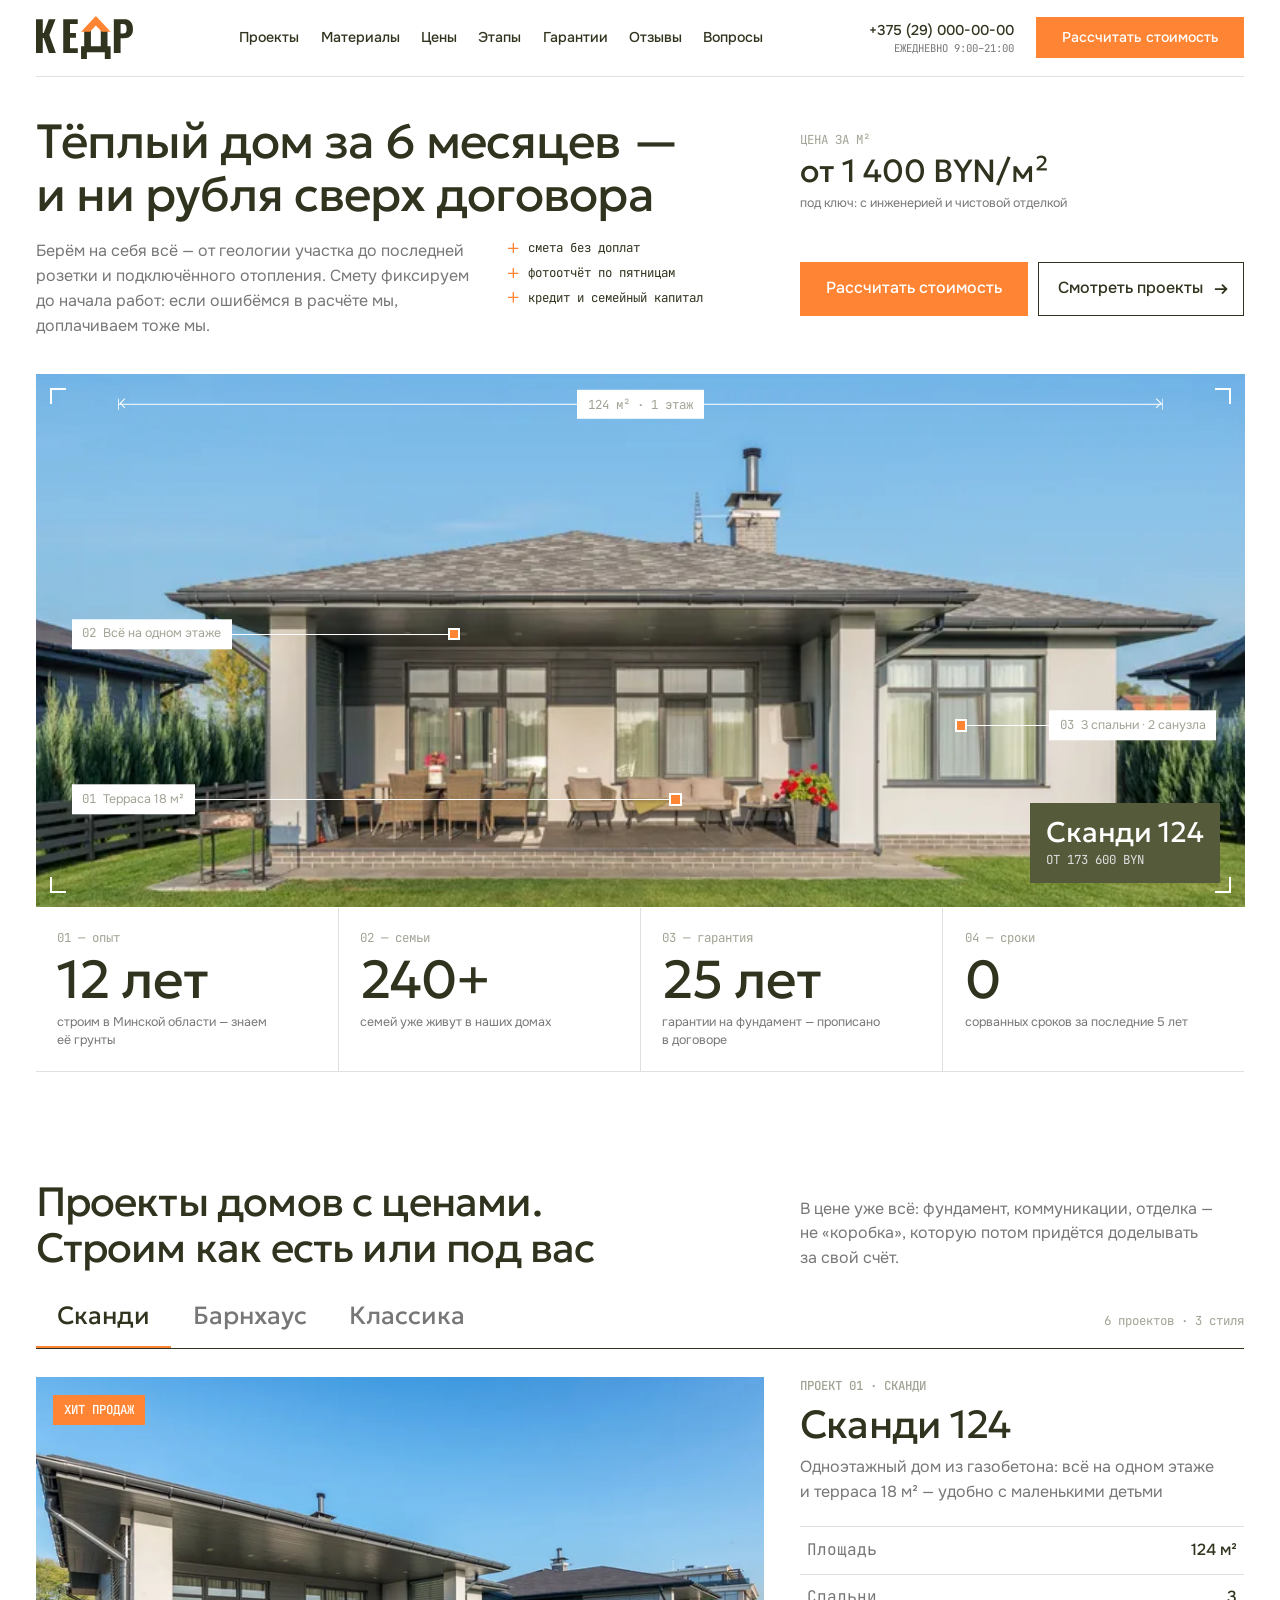
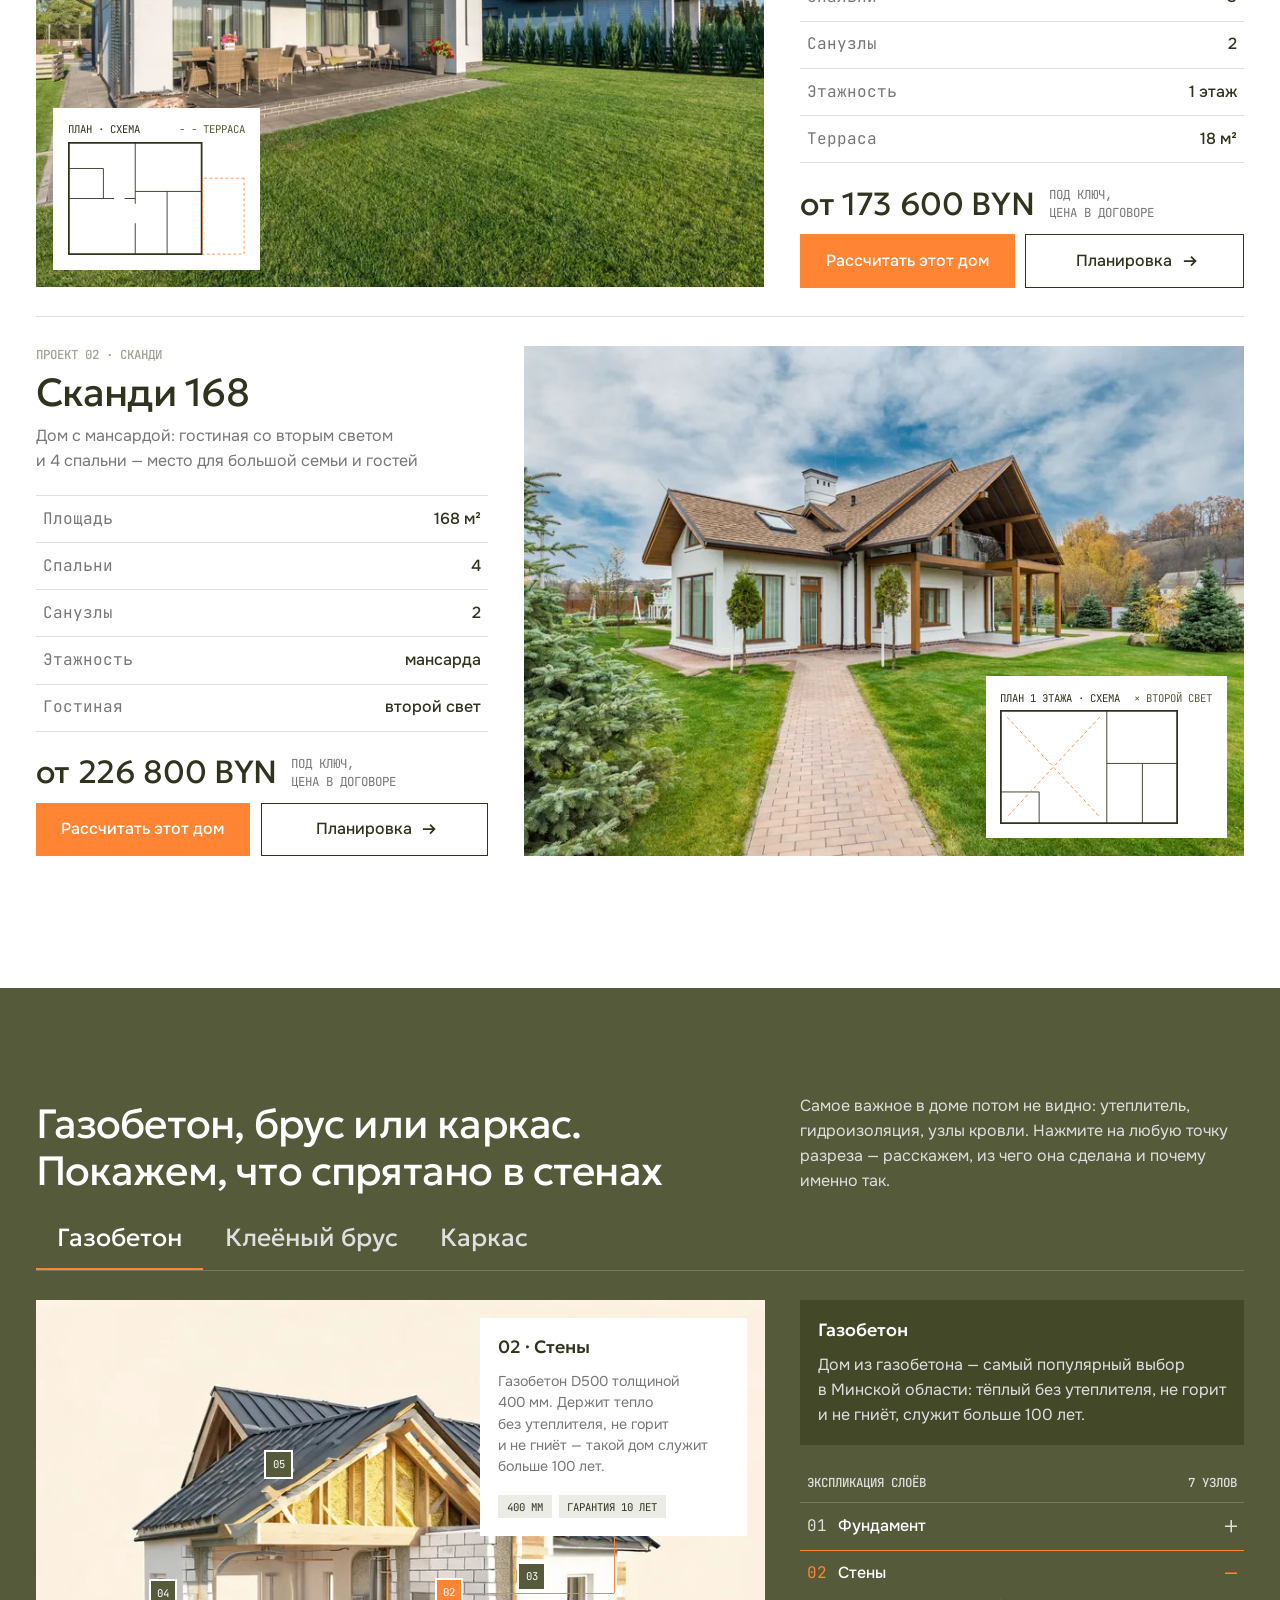
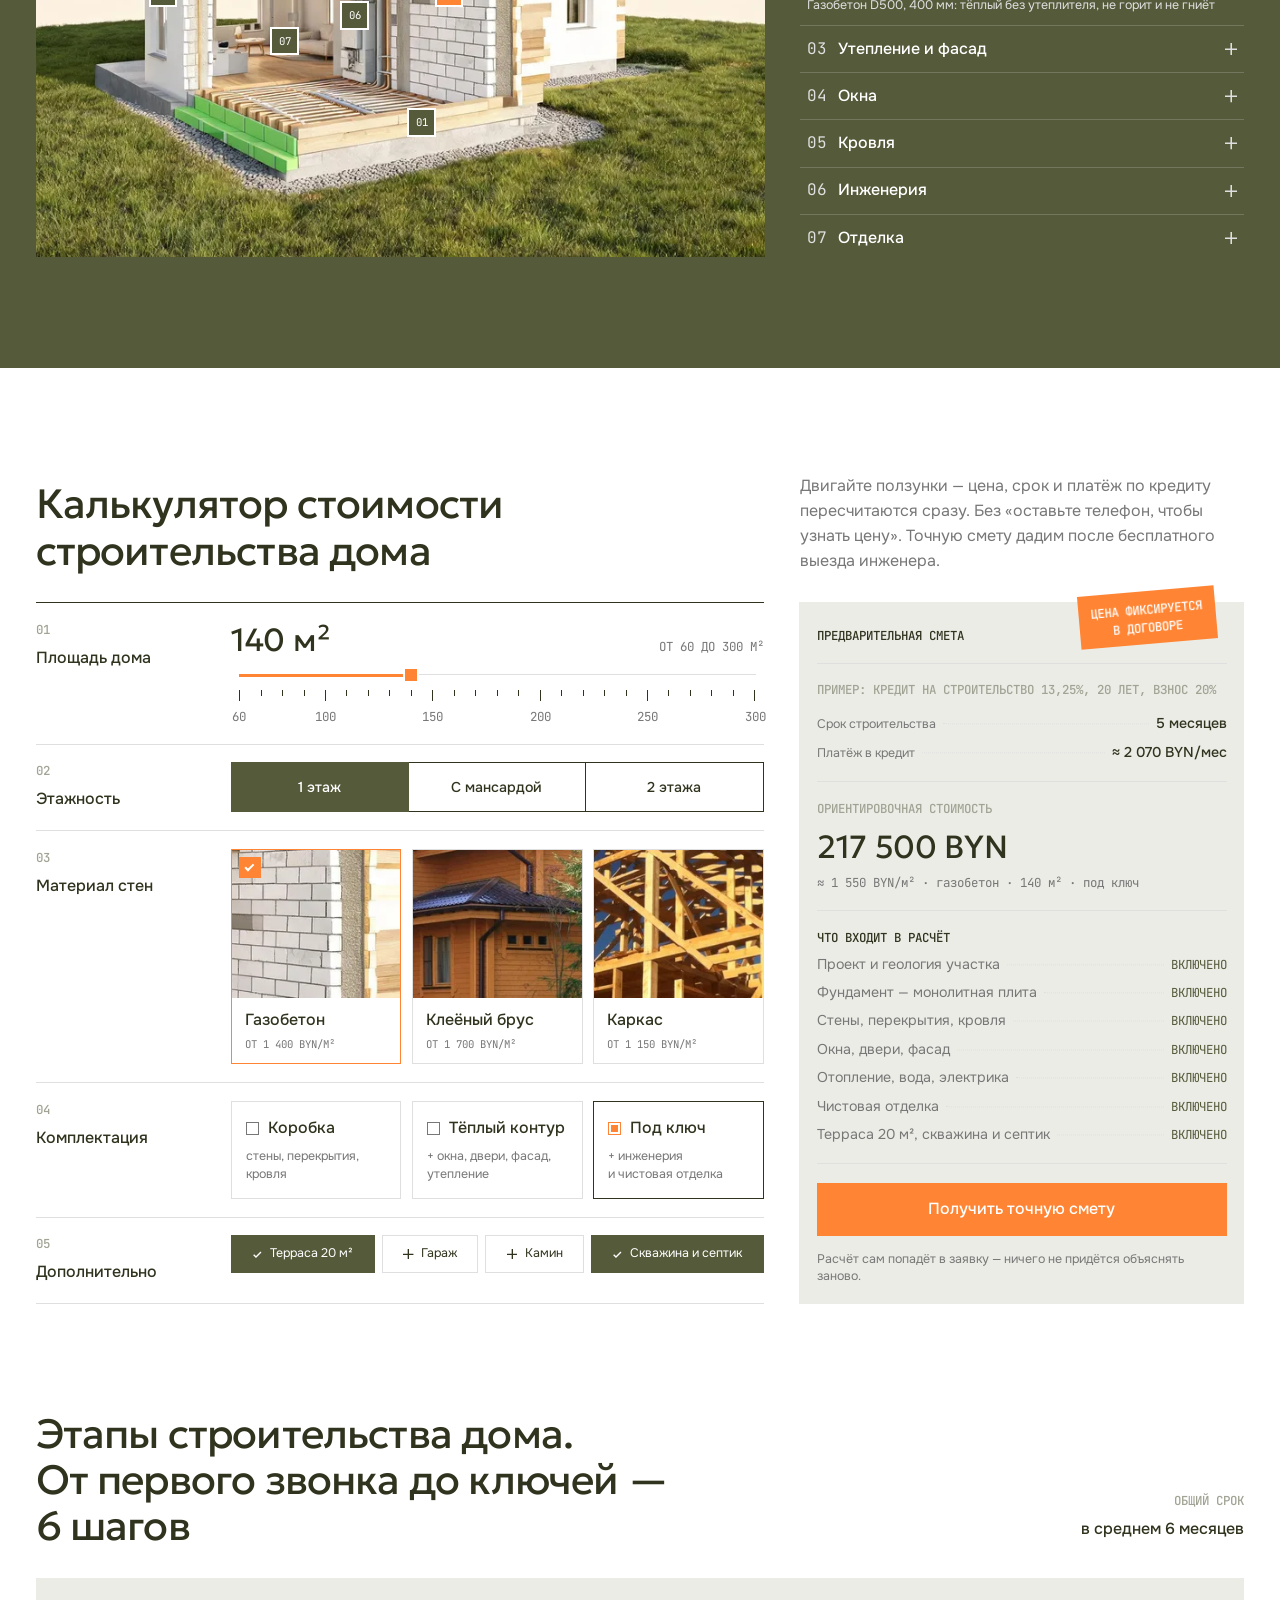
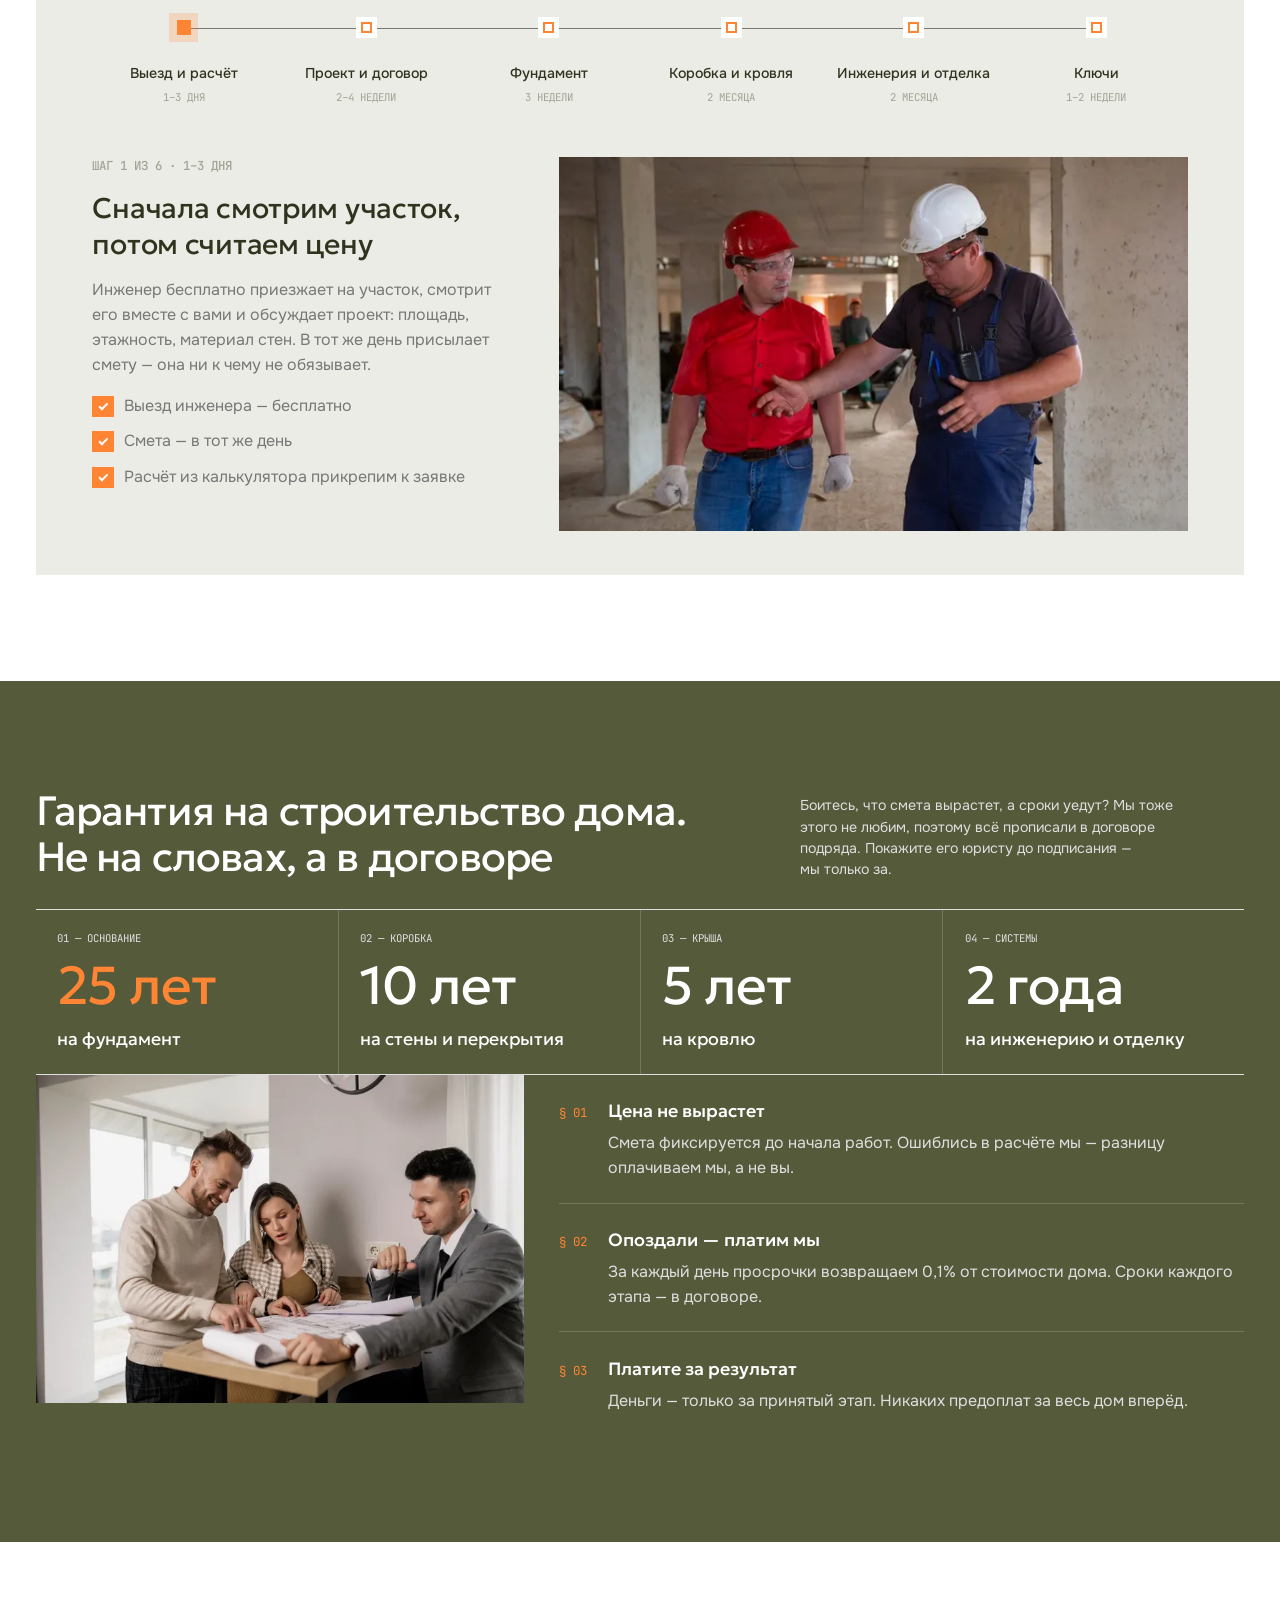
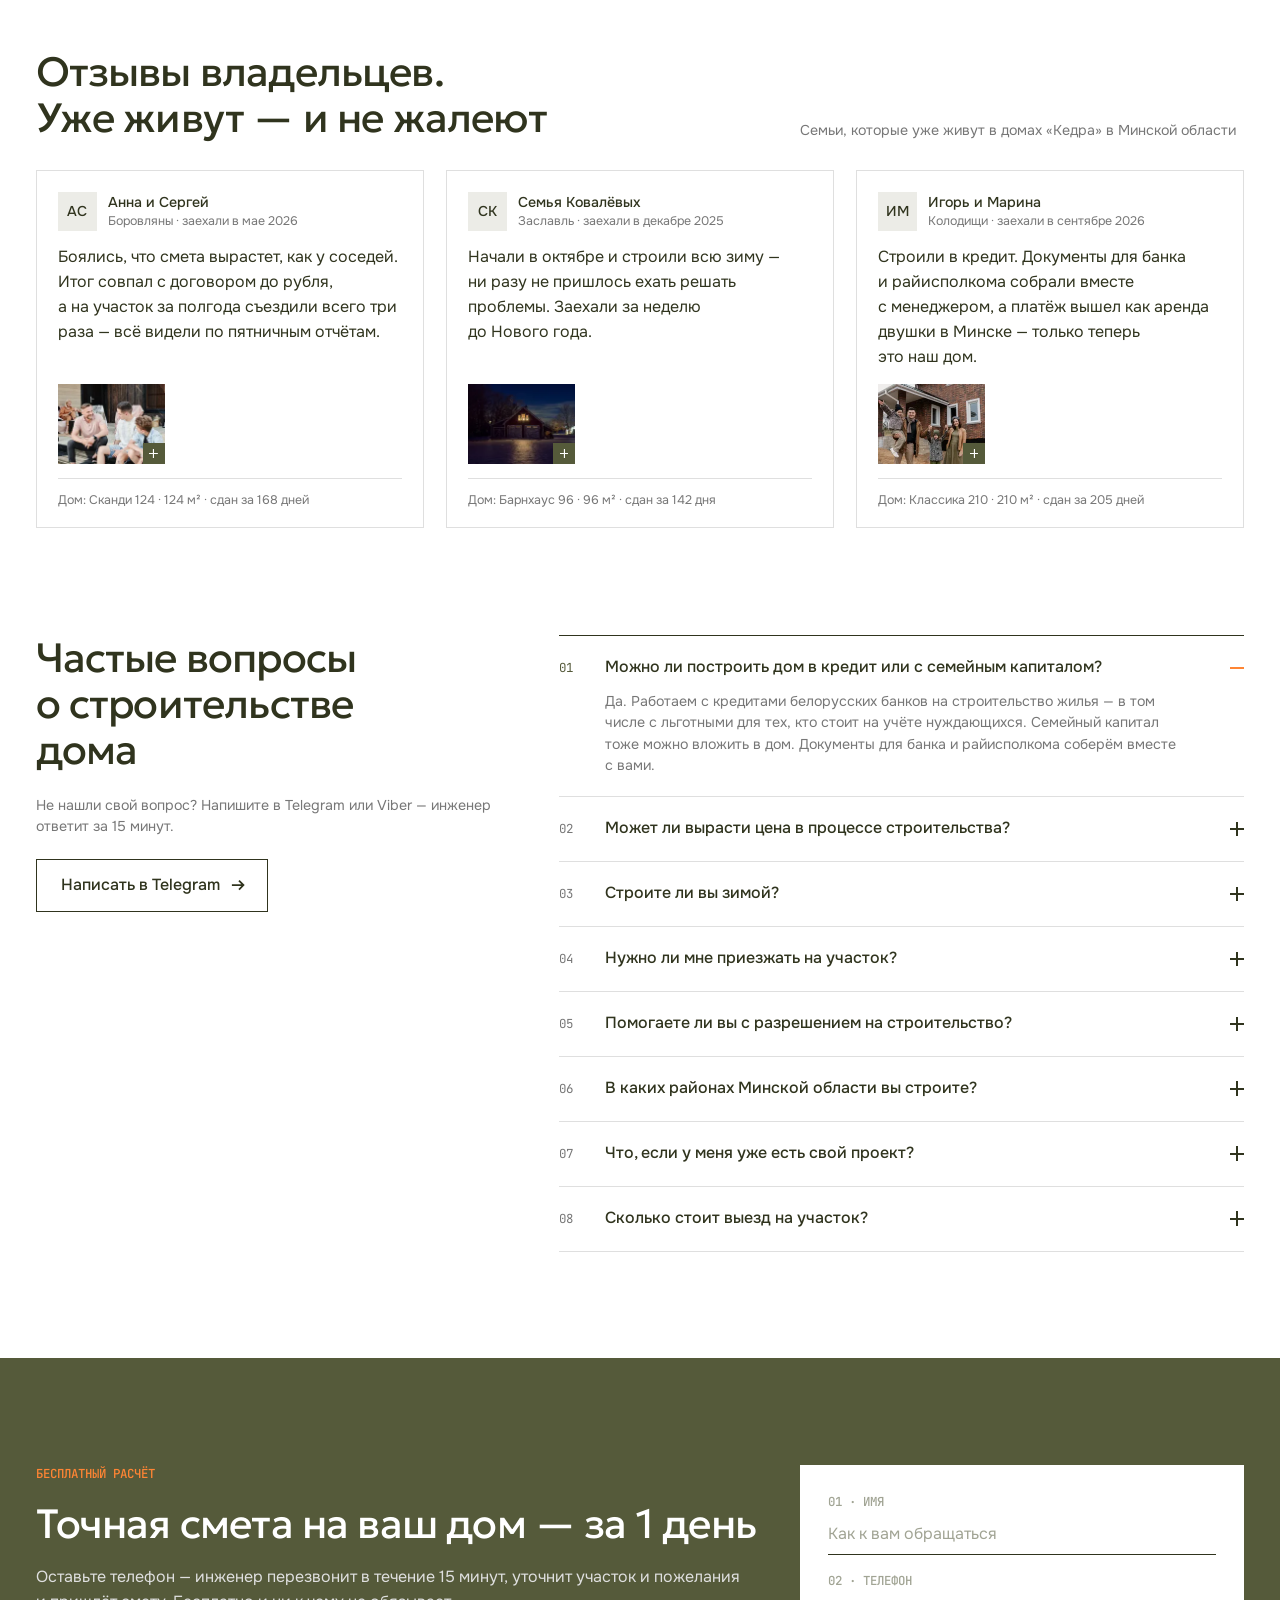
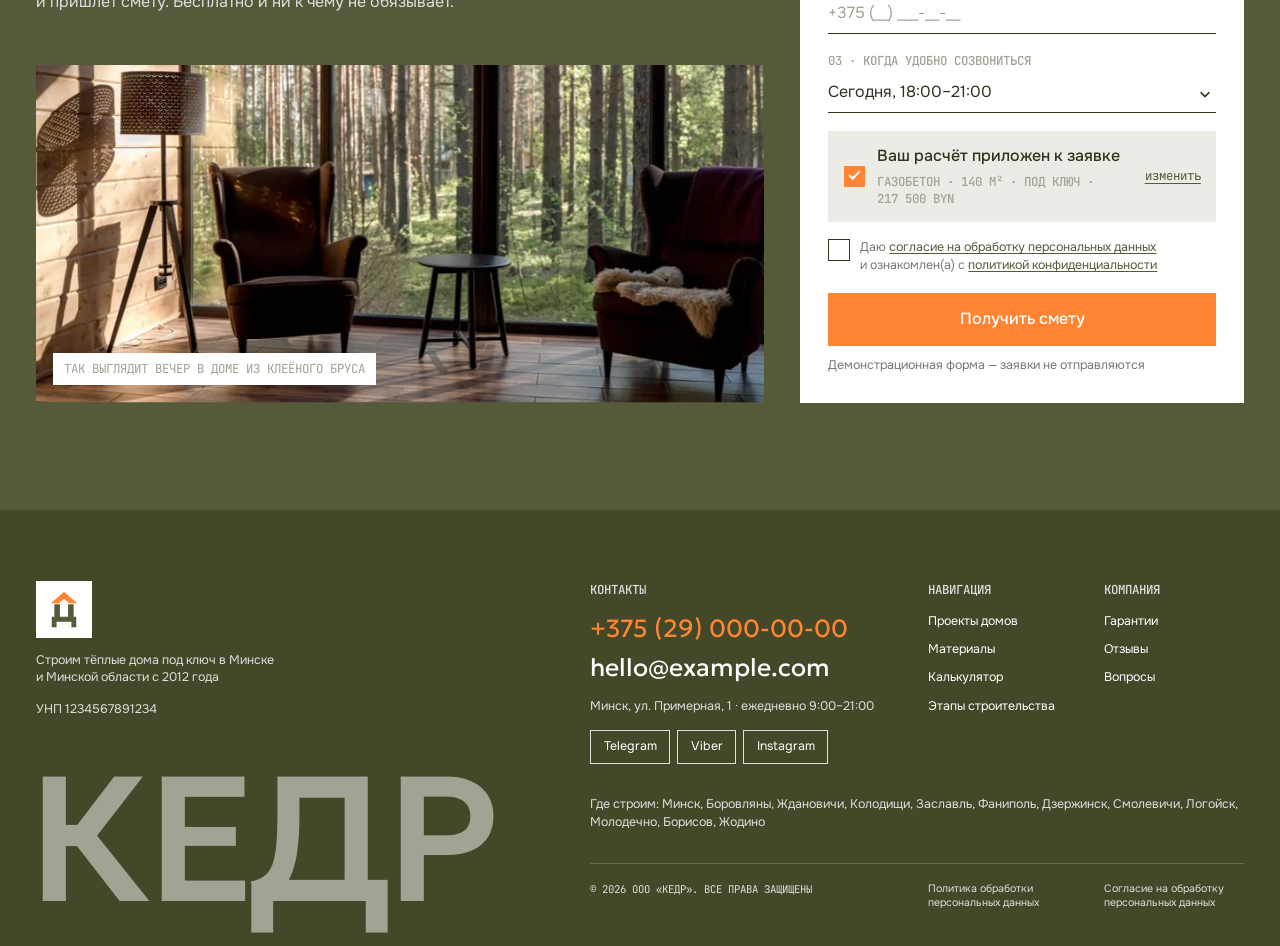
==== index.html @ 038b736f "Сайт «Кедр»: 2026-10-07" ====
<!doctype html>
<html lang="ru">
<head>
<meta charset="utf-8">
<meta name="viewport" content="width=device-width,initial-scale=1">
<!-- seo:start -->
<title>Строительство домов под ключ в Минске и области — цены | Кедр</title>
<meta name="description" content="Строим дома под ключ из газобетона, бруса и каркаса в Минске и Минской области. От 1 400 BYN/м², цена в договоре, гарантия до 25 лет. Калькулятор онлайн.">
<link rel="canonical" href="https://asya74575.github.io/Stroyka-Domov/">
<meta property="og:type" content="website">
<meta property="og:title" content="Тёплый дом за 6 месяцев — и ни рубля сверх договора">
<meta property="og:description" content="Строим дома под ключ в Минске и области. Проекты с ценами, калькулятор стоимости, гарантия до 25 лет.">
<meta property="og:url" content="https://asya74575.github.io/Stroyka-Domov/">
<meta property="og:image" content="https://asya74575.github.io/Stroyka-Domov/img/og-kedr.jpg">
<meta property="og:locale" content="ru_BY">
<meta property="og:site_name" content="Кедр">
<script type="application/ld+json">{"@context":"https://schema.org","@graph":[{"@type":"WebSite","name":"Кедр","url":"https://asya74575.github.io/Stroyka-Domov/","inLanguage":"ru"},{"@type":"Organization","name":"ООО «Кедр»","url":"https://asya74575.github.io/Stroyka-Domov/","logo":"https://asya74575.github.io/Stroyka-Domov/img/logo-kedr.svg"}]}</script>
<script type="application/ld+json">{"@context":"https://schema.org","@type":"FAQPage","mainEntity":[{"@type":"Question","name":"Можно ли построить дом в кредит или с семейным капиталом?","acceptedAnswer":{"@type":"Answer","text":"Да. Работаем с кредитами белорусских банков на строительство жилья — в том числе с льготными для тех, кто стоит на учёте нуждающихся. Семейный капитал тоже можно вложить в дом. Документы для банка и райисполкома соберём вместе с вами."}},{"@type":"Question","name":"Может ли вырасти цена в процессе строительства?","acceptedAnswer":{"@type":"Answer","text":"Нет. Смета фиксируется в договоре до начала работ. Цена меняется, только если вы сами решите что-то добавить — например, камин или гараж, — и только после подписания допсоглашения."}},{"@type":"Question","name":"Строите ли вы зимой?","acceptedAnswer":{"@type":"Answer","text":"Да. Зимой заливаем фундамент с противоморозными добавками, собираем каркасные дома и дома из клеёного бруса, ведём внутреннюю отделку. Кладку газобетона в сильные морозы переносим — это заранее прописано в графике."}},{"@type":"Question","name":"Нужно ли мне приезжать на участок?","acceptedAnswer":{"@type":"Answer","text":"Не обязательно. Каждую пятницу присылаем фото- и видеоотчёт в Telegram или Viber, а на приёмку этапов можно приехать или подключиться по видеосвязи."}},{"@type":"Question","name":"Помогаете ли вы с разрешением на строительство?","acceptedAnswer":{"@type":"Answer","text":"Да. Готовим проектную документацию и пакет документов для райисполкома, а после стройки — документы для ввода дома в эксплуатацию и государственной регистрации."}},{"@type":"Question","name":"В каких районах Минской области вы строите?","acceptedAnswer":{"@type":"Answer","text":"В Минске и по всей Минской области в радиусе 100 км от МКАД: Минский, Дзержинский, Смолевичский, Логойский, Молодечненский, Борисовский и другие районы. Выезд инженера бесплатный."}},{"@type":"Question","name":"Что, если у меня уже есть свой проект?","acceptedAnswer":{"@type":"Answer","text":"Отлично — посчитаем смету по вашему проекту и, если нужно, адаптируем его под участок и выбранную технологию."}},{"@type":"Question","name":"Сколько стоит выезд на участок?","acceptedAnswer":{"@type":"Answer","text":"Нисколько в радиусе 100 км от МКАД. Инженер осмотрит участок, подъезд и сети и в тот же день пришлёт предварительный расчёт."}}]}</script>
<!-- seo:end -->
<script>(function (d) { d.classList.add('js'); /* движение при прокрутке (page.css): без IntersectionObserver и при reduced motion — всё сразу */ if ('IntersectionObserver' in window && !matchMedia('(prefers-reduced-motion: reduce)').matches) d.classList.add('js-reveal', 'js-draw'); /* ширина полосы прокрутки — для автоскейла десктопа (base.css) */ var s = document.createElement('div'); s.style.cssText = 'position:absolute;top:-99px;width:99px;height:9px;overflow:scroll'; d.appendChild(s); d.style.setProperty('--sbw', s.offsetWidth - s.clientWidth + 'px'); d.removeChild(s); })(document.documentElement)</script>
<link rel="stylesheet" href="assets/css/tokens.css">
<link rel="stylesheet" href="assets/css/base.css">
<link rel="stylesheet" href="assets/css/page.css">
</head>
<body>
<svg class="visually-hidden" aria-hidden="true" focusable="false">
  <symbol id="i-arrow" viewBox="0 0 16 16"><path d="M1 8h13M9 3l5 5-5 5" fill="none" stroke="currentColor" stroke-width="2"/></symbol>
  <symbol id="i-plus" viewBox="0 0 16 16"><path d="M8 0v16M0 8h16" fill="none" stroke="currentColor" stroke-width="2"/></symbol>
  <symbol id="i-minus" viewBox="0 0 16 16"><path d="M0 8h16" fill="none" stroke="currentColor" stroke-width="2"/></symbol>
  <symbol id="i-clip" viewBox="0 0 24 24"><path d="M20 11.5l-8.1 8.1a5 5 0 0 1-7.1-7.1l8.5-8.5a3.3 3.3 0 0 1 4.7 4.7l-8.5 8.5a1.7 1.7 0 0 1-2.4-2.4l7.8-7.8" fill="none" stroke="currentColor" stroke-width="2"/></symbol>
  <symbol id="i-check" viewBox="0 0 16 16"><path d="M2.5 8.5l3.5 3.5 7.5-7.5" fill="none" stroke="currentColor" stroke-width="2"/></symbol>
</svg>
<a class="skip-link" href="#main">К&nbsp;содержанию</a>
<div data-include="header"><!-- include:header --><header class="site-header container"><a class="site-header__logo" href="index.html#top"><img src="img/logo-kedr.svg" width="110" height="48" alt="Кедр — на главную"></a><nav class="site-header__nav" aria-label="Основное меню"><a class="t-body-strong" href="index.html#proekty">Проекты</a><a class="t-body-strong" href="index.html#materialy">Материалы</a><a class="t-body-strong" href="index.html#kalkulyator">Цены</a><a class="t-body-strong" href="index.html#etapy">Этапы</a><a class="t-body-strong" href="index.html#garantii">Гарантии</a><a class="t-body-strong" href="index.html#otzyvy">Отзывы</a><a class="t-body-strong" href="index.html#voprosy">Вопросы</a></nav><div class="site-header__end"><p class="site-header__contact"><span class="t-body-strong nowrap">+375 (29) 000-00-00</span><span class="site-header__hours t-mono-s nowrap">ежедневно 9:00–&#8288;21:00</span></p><a class="button site-header__cta" href="index.html#raschet">Рассчитать стоимость</a><a class="icon-button site-header__call" href="index.html#zayavka" aria-label="Заказать звонок: перейти к форме заявки"><svg viewBox="18 18 24 24" width="24" height="24" aria-hidden="true" focusable="false"><path d="M40 34.92v3a2 2 0 0 1-2.18 2 19.8 19.8 0 0 1-8.63-3.07 19.5 19.5 0 0 1-6-6 19.8 19.8 0 0 1-3.07-8.67A2 2 0 0 1 22.11 20h3a2 2 0 0 1 2 1.72c.13.96.36 1.9.7 2.81a2 2 0 0 1-.45 2.11l-1.27 1.27a16 16 0 0 0 6 6l1.27-1.27a2 2 0 0 1 2.11-.45c.91.34 1.85.57 2.81.7A2 2 0 0 1 40 34.92z" stroke="currentColor" stroke-width="2" stroke-linejoin="round" fill="none"></path></svg></a><button class="icon-button site-header__burger" type="button" aria-expanded="false" aria-controls="site-menu" aria-label="Открыть меню"><svg viewBox="0 0 24 24" width="24" height="24" aria-hidden="true" focusable="false"><path d="M0 5h24v2H0zM0 11h24v2H0zM0 17h24v2H0z" fill="currentColor"></path></svg></button></div></header><div class="site-menu" id="site-menu"><div class="site-menu__inner container"><nav aria-label="Меню разделов"><ul class="site-menu__list"><li><a class="site-menu__link" href="index.html#proekty"><span class="site-menu__num t-mono">01</span><span class="site-menu__title t-h3s">Проекты</span></a></li><li><a class="site-menu__link" href="index.html#materialy"><span class="site-menu__num t-mono">02</span><span class="site-menu__title t-h3s">Материалы</span></a></li><li><a class="site-menu__link" href="index.html#kalkulyator"><span class="site-menu__num t-mono">03</span><span class="site-menu__title t-h3s">Цены</span></a></li><li><a class="site-menu__link" href="index.html#etapy"><span class="site-menu__num t-mono">04</span><span class="site-menu__title t-h3s">Этапы</span></a></li><li><a class="site-menu__link" href="index.html#garantii"><span class="site-menu__num t-mono">05</span><span class="site-menu__title t-h3s">Гарантии</span></a></li><li><a class="site-menu__link" href="index.html#otzyvy"><span class="site-menu__num t-mono">06</span><span class="site-menu__title t-h3s">Отзывы</span></a></li><li><a class="site-menu__link" href="index.html#voprosy"><span class="site-menu__num t-mono">07</span><span class="site-menu__title t-h3s">Вопросы</span></a></li></ul></nav><div class="site-menu__bottom"><a class="button site-menu__cta" href="index.html#raschet">Рассчитать стоимость</a><p class="site-menu__phone"><span class="t-h4 nowrap">+375 (29) 000-00-00</span><span class="t-mono-s">ежедневно 9:00–&#8288;21:00</span></p><p class="site-menu__address t-body-s">Минск, ул.&nbsp;Примерная, 1&nbsp;· ежедневно 9:00–&#8288;21:00</p><div data-contacts=""><ul class="contacts"><li><a class="contacts__link" href="index.html#zayavka">Telegram</a></li><li><a class="contacts__link" href="index.html#zayavka">Viber</a></li><li><a class="contacts__link" href="index.html#zayavka">Instagram</a></li></ul></div></div></div></div><!-- /include:header --></div>

<main id="main">

<!-- 02 Первый экран + цифры -->
<section class="hero" id="top" aria-labelledby="hero-title">
  <div class="container hero__grid">
    <div class="hero__stamp draw-t" data-draw aria-hidden="true"></div>
    <h1 class="hero__title t-display" id="hero-title" data-reveal><span class="visually-hidden">Строительство домов под&nbsp;ключ в&nbsp;Минске и&nbsp;Минской области. </span>Тёплый дом за&nbsp;6&nbsp;месяцев&nbsp;—<br class="br"> и&nbsp;ни&nbsp;рубля сверх договора</h1>
    <div class="hero__price" data-reveal="1">
      <p class="t-mono-caps c-muted">цена за&nbsp;м²</p>
      <p class="t-price">от&nbsp;1&nbsp;400&nbsp;BYN/м²</p>
      <p class="t-body-s c-text">под&nbsp;ключ: с&nbsp;инженерией и&nbsp;чистовой отделкой</p>
    </div>
    <div class="hero__intro">
      <p class="hero__lead t-lead c-text" data-reveal="2">Берём на&nbsp;себя всё&nbsp;— от&nbsp;геологии участка до&nbsp;последней розетки и&nbsp;подключённого отопления. Смету фиксируем до&nbsp;начала работ: если ошибёмся в&nbsp;расчёте мы, доплачиваем тоже&nbsp;мы.</p>
      <ul class="hero__tags t-mono" data-reveal="2">
        <li><svg class="hero__tag-icon" aria-hidden="true"><use href="#i-plus"/></svg>смета без&nbsp;доплат</li>
        <li><svg class="hero__tag-icon" aria-hidden="true"><use href="#i-plus"/></svg>фотоотчёт по&nbsp;пятницам</li>
        <li><svg class="hero__tag-icon" aria-hidden="true"><use href="#i-plus"/></svg>кредит и&nbsp;семейный капитал</li>
      </ul>
    </div>
    <div class="hero__actions" data-reveal="3">
      <a class="button" href="#raschet">Рассчитать стоимость</a>
      <a class="button button--outline" href="#proekty">Смотреть проекты <svg class="icon" aria-hidden="true"><use href="#i-arrow"/></svg></a>
    </div>
    <figure class="hero__figure" data-hero>
      <div class="hero__frame" data-parallax="hero">
        <div class="hero__canvas">
          <img class="hero__img" src="img/hero-skandi-124-pexels-7546775-1640.webp" srcset="img/hero-skandi-124-pexels-7546775-820.webp 820w, img/hero-skandi-124-pexels-7546775-1640.webp 1640w, img/hero-skandi-124-pexels-7546775-2720.webp 2720w" sizes="(min-width: 1024px) 94.44vw, (min-width: 600px) calc(100vw - 80px), calc(100vw - 32px)" width="1360" height="924" alt="Одноэтажный дом «Сканди 124» с террасой 18 м² — проект «Кедра» из газобетона" fetchpriority="high">
          <span class="hero__leader hero__leader--1" style="--x: 52.9%; --y: 57.14%" aria-hidden="true"></span>
          <span class="hero__leader hero__leader--2" style="--x: 34.6%; --y: 37.02%" aria-hidden="true"></span>
          <span class="hero__leader hero__leader--3" style="--x: 76.5%; --y: 48.12%" aria-hidden="true"></span>
          <span class="hero__point hero__point--1" style="--x: 52.9%; --y: 57.14%" aria-hidden="true"><span class="hero__point-num t-mono">01</span></span>
          <span class="hero__point hero__point--2" style="--x: 34.6%; --y: 37.02%" aria-hidden="true"><span class="hero__point-num t-mono">02</span></span>
          <span class="hero__point hero__point--3" style="--x: 76.5%; --y: 48.12%" aria-hidden="true"><span class="hero__point-num t-mono">03</span></span>
          <p class="hero__note hero__note--1" style="--y: 57.14%" aria-hidden="true"><span class="t-mono">01</span> <span class="t-body-s">Терраса 18&nbsp;м²</span></p>
          <p class="hero__note hero__note--2" style="--y: 37.02%" aria-hidden="true"><span class="t-mono">02</span> <span class="t-body-s">Всё&nbsp;на&nbsp;одном&nbsp;этаже</span></p>
          <p class="hero__note hero__note--3" style="--y: 48.12%" aria-hidden="true"><span class="t-mono">03</span> <span class="t-body-s">3&nbsp;спальни&nbsp;· 2&nbsp;санузла</span></p>
        </div>
        <span class="corner corner--tl" aria-hidden="true"></span><span class="corner corner--tr" aria-hidden="true"></span><span class="corner corner--bl" aria-hidden="true"></span><span class="corner corner--br" aria-hidden="true"></span>
        <div class="hero__dim" aria-hidden="true">
          <span class="hero__dim-line hero__dim-line--l"></span>
          <span class="hero__dim-label t-mono">124&nbsp;м²&nbsp;· 1&nbsp;этаж</span>
          <span class="hero__dim-line hero__dim-line--r"></span>
        </div>
      </div>
      <figcaption class="hero__caption">
        <p class="hero__plaque"><span class="t-h3 c-white">Сканди&nbsp;124</span> <span class="t-mono-caps c-chip">от&nbsp;173&nbsp;600&nbsp;BYN</span></p>
        <ul class="hero__callouts">
          <li class="hero__callout"><span class="t-mono">01</span> <span class="t-body-s">Терраса 18&nbsp;м²</span></li>
          <li class="hero__callout"><span class="t-mono">02</span> <span class="t-body-s">Всё&nbsp;на&nbsp;одном&nbsp;этаже</span></li>
          <li class="hero__callout"><span class="t-mono">03</span> <span class="t-body-s">3&nbsp;спальни&nbsp;· 2&nbsp;санузла</span></li>
        </ul>
      </figcaption>
    </figure>
    <ul class="hero__facts draw-b" data-draw>
      <li class="fact"><p class="t-mono c-muted">01&nbsp;—&nbsp;опыт</p><p class="t-number" data-count="12" data-plural="год|года|лет">12&nbsp;лет</p><p class="t-body-s c-text">строим в&nbsp;Минской области&nbsp;— знаем её&nbsp;грунты</p></li>
      <li class="fact"><p class="t-mono c-muted">02&nbsp;—&nbsp;семьи</p><p class="t-number" data-count="240" data-suffix="+">240+</p><p class="t-body-s c-text">семей уже живут в&nbsp;наших&nbsp;домах</p></li>
      <li class="fact"><p class="t-mono c-muted">03&nbsp;— гарантия</p><p class="t-number" data-count="25" data-plural="год|года|лет">25&nbsp;лет</p><p class="t-body-s c-text">гарантии на&nbsp;фундамент&nbsp;— прописано в&nbsp;договоре</p></li>
      <li class="fact"><p class="t-mono c-muted">04&nbsp;—&nbsp;сроки</p><p class="t-number">0</p><p class="t-body-s c-text">сорванных сроков за&nbsp;последние 5&nbsp;лет</p></li>
    </ul>
  </div>
</section>

<!-- 04 Проекты -->
<section class="section projects" id="proekty" aria-labelledby="proekty-title">
  <div class="container projects__stack">
    <header class="sec-head">
      <h2 class="t-h2" id="proekty-title" data-reveal>Проекты домов с&nbsp;ценами.<br class="br"> Строим как&nbsp;есть или&nbsp;под&nbsp;вас</h2>
      <p class="sec-head__lead t-lead c-text" data-reveal="1">В&nbsp;цене уже всё: фундамент, коммуникации, отделка&nbsp;— не&nbsp;«коробка», которую потом придётся доделывать за&nbsp;свой&nbsp;счёт.</p>
    </header>
    <div class="tabs-row draw-b" data-draw>
      <div class="tabs" role="tablist" aria-label="Стиль дома" data-tabs="proekty">
        <button class="tab t-h3s" type="button" role="tab" id="tab-skandi" aria-selected="true" aria-controls="panel-skandi">Сканди</button>
        <button class="tab t-h3s" type="button" role="tab" id="tab-barnhaus" aria-selected="false" aria-controls="panel-barnhaus" tabindex="-1">Барнхаус</button>
        <button class="tab t-h3s" type="button" role="tab" id="tab-klassika" aria-selected="false" aria-controls="panel-klassika" tabindex="-1">Классика</button>
      </div>
      <p class="tabs-row__note t-mono c-muted">6&nbsp;проектов&nbsp;· 3&nbsp;стиля</p>
    </div>
    <div class="tab-panels" data-panels="proekty">

      <div class="tab-panel" role="tabpanel" id="panel-skandi" aria-labelledby="tab-skandi">
        <article class="project" aria-labelledby="project-1">
          <div class="project__media shutter-photo" data-reveal>
            <img class="project__img" src="img/skandi-124-pexels-7546776-820.webp" srcset="img/skandi-124-pexels-7546776-820.webp 820w, img/skandi-124-pexels-7546776-1640.webp 1640w" sizes="(min-width: 1024px) 56.94vw, (min-width: 600px) calc(100vw - 80px), calc(100vw - 32px)" width="820" height="600" loading="lazy" alt="Одноэтажный дом «Сканди 124» с крытой террасой и газоном">
            <p class="project__chip t-label">Хит продаж</p>
            <div class="plan-card" aria-hidden="true"><p class="plan-card__head t-mono-s"><span>План&nbsp;·&nbsp;схема</span><span class="c-olive">- - терраса</span></p><img src="img/plan-skandi-124.svg" width="200" height="128" alt=""></div>
            <span class="shutter" aria-hidden="true"><i></i><i></i><i></i><i></i><i></i><i></i><i></i><i></i></span>
          </div>
          <div class="project__info" data-reveal="1">
            <div class="project__title">
              <p class="t-label c-muted">Проект 01&nbsp;· Сканди</p>
              <h3 class="t-h2s" id="project-1">Сканди&nbsp;124</h3>
              <p class="t-lead c-text">Одноэтажный дом из&nbsp;газобетона: всё&nbsp;на&nbsp;одном этаже и&nbsp;терраса 18&nbsp;м²&nbsp;— удобно с&nbsp;маленькими детьми</p>
            </div>
            <dl class="specs draw-b" data-draw>
              <div class="specs__row draw-t"><dt class="t-mono-l c-text">Площадь</dt><dd class="t-lead-strong">124&nbsp;м²</dd></div>
              <div class="specs__row draw-t"><dt class="t-mono-l c-text">Спальни</dt><dd class="t-lead-strong">3</dd></div>
              <div class="specs__row draw-t"><dt class="t-mono-l c-text">Санузлы</dt><dd class="t-lead-strong">2</dd></div>
              <div class="specs__row draw-t"><dt class="t-mono-l c-text">Этажность</dt><dd class="t-lead-strong">1&nbsp;этаж</dd></div>
              <div class="specs__row draw-t"><dt class="t-mono-l c-text">Терраса</dt><dd class="t-lead-strong">18&nbsp;м²</dd></div>
            </dl>
            <div class="project__buy">
              <div class="project__price"><p class="t-price">от&nbsp;173&nbsp;600&nbsp;BYN</p><p class="t-mono-caps c-text">под&nbsp;ключ,<br> цена в&nbsp;договоре</p></div>
              <div class="project__actions">
                <a class="button" href="#raschet" data-calc='{"area":124,"floors":"1","material":"gazobeton","kit":"turnkey","extras":[]}'>Рассчитать этот&nbsp;дом</a>
                <a class="button button--outline" href="img/plan-skandi-124.svg" data-plan="img/plan-skandi-124.svg" data-plan-title="Сканди&nbsp;124&nbsp;· план 1&nbsp;этажа">Планировка <svg class="icon" aria-hidden="true"><use href="#i-arrow"/></svg></a>
              </div>
            </div>
          </div>
        </article>
        <article class="project project--reverse" aria-labelledby="project-2">
          <div class="project__media shutter-photo" data-reveal>
            <img class="project__img" src="img/skandi-168-pexels-5997993-820.webp" srcset="img/skandi-168-pexels-5997993-820.webp 820w, img/skandi-168-pexels-5997993-1640.webp 1640w" sizes="(min-width: 1024px) 56.94vw, (min-width: 600px) calc(100vw - 80px), calc(100vw - 32px)" width="811" height="600" loading="lazy" alt="Белый дом «Сканди 168» с мансардой и остеклённым фронтоном">
            <div class="plan-card" aria-hidden="true"><p class="plan-card__head t-mono-s"><span>План 1&nbsp;этажа&nbsp;·&nbsp;схема</span><span class="c-olive">× второй&nbsp;свет</span></p><img src="img/plan-skandi-168.svg" width="200" height="128" alt=""></div>
            <span class="shutter" aria-hidden="true"><i></i><i></i><i></i><i></i><i></i><i></i><i></i><i></i></span>
          </div>
          <div class="project__info" data-reveal="1">
            <div class="project__title">
              <p class="t-label c-muted">Проект 02&nbsp;· Сканди</p>
              <h3 class="t-h2s" id="project-2">Сканди&nbsp;168</h3>
              <p class="t-lead c-text">Дом с&nbsp;мансардой: гостиная со&nbsp;вторым светом и&nbsp;4&nbsp;спальни&nbsp;— место для&nbsp;большой семьи и&nbsp;гостей</p>
            </div>
            <dl class="specs draw-b" data-draw>
              <div class="specs__row draw-t"><dt class="t-mono-l c-text">Площадь</dt><dd class="t-lead-strong">168&nbsp;м²</dd></div>
              <div class="specs__row draw-t"><dt class="t-mono-l c-text">Спальни</dt><dd class="t-lead-strong">4</dd></div>
              <div class="specs__row draw-t"><dt class="t-mono-l c-text">Санузлы</dt><dd class="t-lead-strong">2</dd></div>
              <div class="specs__row draw-t"><dt class="t-mono-l c-text">Этажность</dt><dd class="t-lead-strong">мансарда</dd></div>
              <div class="specs__row draw-t"><dt class="t-mono-l c-text">Гостиная</dt><dd class="t-lead-strong">второй&nbsp;свет</dd></div>
            </dl>
            <div class="project__buy">
              <div class="project__price"><p class="t-price">от&nbsp;226&nbsp;800&nbsp;BYN</p><p class="t-mono-caps c-text">под&nbsp;ключ,<br> цена в&nbsp;договоре</p></div>
              <div class="project__actions">
                <a class="button" href="#raschet" data-calc='{"area":168,"floors":"mansard","material":"gazobeton","kit":"turnkey","extras":[]}'>Рассчитать этот&nbsp;дом</a>
                <a class="button button--outline" href="img/plan-skandi-168.svg" data-plan="img/plan-skandi-168.svg" data-plan-title="Сканди&nbsp;168&nbsp;· план 1&nbsp;этажа">Планировка <svg class="icon" aria-hidden="true"><use href="#i-arrow"/></svg></a>
              </div>
            </div>
          </div>
        </article>
      </div>

      <div class="tab-panel" role="tabpanel" id="panel-barnhaus" aria-labelledby="tab-barnhaus">
        <article class="project" aria-labelledby="project-3">
          <div class="project__media shutter-photo" data-reveal>
            <img class="project__img" src="img/barnhaus-96-unsplash-zSu5hgaEx2Q-820.webp" srcset="img/barnhaus-96-unsplash-zSu5hgaEx2Q-820.webp 820w, img/barnhaus-96-unsplash-zSu5hgaEx2Q-1640.webp 1640w" sizes="(min-width: 1024px) 56.94vw, (min-width: 600px) calc(100vw - 80px), calc(100vw - 32px)" width="820" height="600" loading="lazy" alt="Одноэтажный барнхаус с деревянным фасадом и террасой">
            <div class="plan-card" aria-hidden="true"><p class="plan-card__head t-mono-s"><span>План&nbsp;·&nbsp;схема</span><span class="c-olive">× до&nbsp;конька</span></p><img src="img/plan-barnhaus-96.svg" width="200" height="128" alt=""></div>
            <span class="shutter" aria-hidden="true"><i></i><i></i><i></i><i></i><i></i><i></i><i></i><i></i></span>
          </div>
          <div class="project__info" data-reveal="1">
            <div class="project__title">
              <p class="t-label c-muted">Проект 03&nbsp;· Барнхаус</p>
              <h3 class="t-h2s" id="project-3">Барнхаус&nbsp;96</h3>
              <p class="t-lead c-text">Одноэтажный барнхаус: деревянный фасад,<br class="br-d"> кухня-гостиная с&nbsp;потолком до&nbsp;конька</p>
            </div>
            <dl class="specs draw-b" data-draw>
              <div class="specs__row draw-t"><dt class="t-mono-l c-text">Площадь</dt><dd class="t-lead-strong">96&nbsp;м²</dd></div>
              <div class="specs__row draw-t"><dt class="t-mono-l c-text">Спальни</dt><dd class="t-lead-strong">2</dd></div>
              <div class="specs__row draw-t"><dt class="t-mono-l c-text">Санузлы</dt><dd class="t-lead-strong">1</dd></div>
              <div class="specs__row draw-t"><dt class="t-mono-l c-text">Этажность</dt><dd class="t-lead-strong">1&nbsp;этаж</dd></div>
              <div class="specs__row draw-t"><dt class="t-mono-l c-text">Гостиная</dt><dd class="t-lead-strong">до&nbsp;конька</dd></div>
            </dl>
            <div class="project__buy">
              <div class="project__price"><p class="t-price">от&nbsp;110&nbsp;400&nbsp;BYN</p><p class="t-mono-caps c-text">под&nbsp;ключ,<br> цена в&nbsp;договоре</p></div>
              <div class="project__actions">
                <a class="button" href="#raschet" data-calc='{"area":96,"floors":"1","material":"karkas","kit":"turnkey","extras":[]}'>Рассчитать этот&nbsp;дом</a>
                <a class="button button--outline" href="img/plan-barnhaus-96.svg" data-plan="img/plan-barnhaus-96.svg" data-plan-title="Барнхаус&nbsp;96&nbsp;· план 1&nbsp;этажа">Планировка <svg class="icon" aria-hidden="true"><use href="#i-arrow"/></svg></a>
              </div>
            </div>
          </div>
        </article>
        <article class="project project--reverse" aria-labelledby="project-4">
          <div class="project__media shutter-photo" data-reveal>
            <img class="project__img" src="img/barnhaus-148-pexels-30681542-820.webp" srcset="img/barnhaus-148-pexels-30681542-820.webp 820w, img/barnhaus-148-pexels-30681542-1640.webp 1640w" sizes="(min-width: 1024px) 56.94vw, (min-width: 600px) calc(100vw - 80px), calc(100vw - 32px)" width="811" height="600" loading="lazy" alt="Барнхаус с мансардой и остеклённым фронтоном">
            <div class="plan-card" aria-hidden="true"><p class="plan-card__head t-mono-s"><span>План 1&nbsp;этажа&nbsp;·&nbsp;схема</span><span class="c-olive">× второй&nbsp;свет</span></p><img src="img/plan-barnhaus-148.svg" width="200" height="128" alt=""></div>
            <span class="shutter" aria-hidden="true"><i></i><i></i><i></i><i></i><i></i><i></i><i></i><i></i></span>
          </div>
          <div class="project__info" data-reveal="1">
            <div class="project__title">
              <p class="t-label c-muted">Проект 04&nbsp;· Барнхаус</p>
              <h3 class="t-h2s" id="project-4">Барнхаус&nbsp;148</h3>
              <p class="t-lead c-text">Барнхаус с&nbsp;мансардой: остеклённый фронтон, гостиная со&nbsp;вторым светом и&nbsp;балкон над&nbsp;участком</p>
            </div>
            <dl class="specs draw-b" data-draw>
              <div class="specs__row draw-t"><dt class="t-mono-l c-text">Площадь</dt><dd class="t-lead-strong">148&nbsp;м²</dd></div>
              <div class="specs__row draw-t"><dt class="t-mono-l c-text">Спальни</dt><dd class="t-lead-strong">3</dd></div>
              <div class="specs__row draw-t"><dt class="t-mono-l c-text">Санузлы</dt><dd class="t-lead-strong">2</dd></div>
              <div class="specs__row draw-t"><dt class="t-mono-l c-text">Этажность</dt><dd class="t-lead-strong">мансарда</dd></div>
              <div class="specs__row draw-t"><dt class="t-mono-l c-text">Фронтон</dt><dd class="t-lead-strong">остеклённый</dd></div>
            </dl>
            <div class="project__buy">
              <div class="project__price"><p class="t-price">от&nbsp;162&nbsp;800&nbsp;BYN</p><p class="t-mono-caps c-text">под&nbsp;ключ,<br> цена в&nbsp;договоре</p></div>
              <div class="project__actions">
                <a class="button" href="#raschet" data-calc='{"area":148,"floors":"mansard","material":"karkas","kit":"turnkey","extras":[]}'>Рассчитать этот&nbsp;дом</a>
                <a class="button button--outline" href="img/plan-barnhaus-148.svg" data-plan="img/plan-barnhaus-148.svg" data-plan-title="Барнхаус&nbsp;148&nbsp;· план 1&nbsp;этажа">Планировка <svg class="icon" aria-hidden="true"><use href="#i-arrow"/></svg></a>
              </div>
            </div>
          </div>
        </article>
      </div>

      <div class="tab-panel" role="tabpanel" id="panel-klassika" aria-labelledby="tab-klassika">
        <article class="project" aria-labelledby="project-5">
          <div class="project__media shutter-photo" data-reveal>
            <img class="project__img" src="img/klassika-160-pexels-7174114-820.webp" srcset="img/klassika-160-pexels-7174114-820.webp 820w, img/klassika-160-pexels-7174114-1640.webp 1640w" sizes="(min-width: 1024px) 56.94vw, (min-width: 600px) calc(100vw - 80px), calc(100vw - 32px)" width="820" height="600" loading="lazy" alt="Двухэтажный кирпичный дом «Классика 160» с вальмовой крышей">
            <div class="plan-card" aria-hidden="true"><p class="plan-card__head t-mono-s"><span>План 1&nbsp;этажа&nbsp;·&nbsp;схема</span><span class="c-olive">- - крыльцо</span></p><img src="img/plan-klassika-160.svg" width="200" height="128" alt=""></div>
            <span class="shutter" aria-hidden="true"><i></i><i></i><i></i><i></i><i></i><i></i><i></i><i></i></span>
          </div>
          <div class="project__info" data-reveal="1">
            <div class="project__title">
              <p class="t-label c-muted">Проект 05&nbsp;· Классика</p>
              <h3 class="t-h2s" id="project-5">Классика&nbsp;160</h3>
              <p class="t-lead c-text">Двухэтажный дом с&nbsp;кирпичным фасадом: гостиная и&nbsp;кухня внизу, три спальни наверху</p>
            </div>
            <dl class="specs draw-b" data-draw>
              <div class="specs__row draw-t"><dt class="t-mono-l c-text">Площадь</dt><dd class="t-lead-strong">160&nbsp;м²</dd></div>
              <div class="specs__row draw-t"><dt class="t-mono-l c-text">Спальни</dt><dd class="t-lead-strong">3</dd></div>
              <div class="specs__row draw-t"><dt class="t-mono-l c-text">Санузлы</dt><dd class="t-lead-strong">2</dd></div>
              <div class="specs__row draw-t"><dt class="t-mono-l c-text">Этажность</dt><dd class="t-lead-strong">2&nbsp;этажа</dd></div>
              <div class="specs__row draw-t"><dt class="t-mono-l c-text">Фасад</dt><dd class="t-lead-strong">кирпич</dd></div>
            </dl>
            <div class="project__buy">
              <div class="project__price"><p class="t-price">от&nbsp;216&nbsp;000&nbsp;BYN</p><p class="t-mono-caps c-text">под&nbsp;ключ,<br> цена в&nbsp;договоре</p></div>
              <div class="project__actions">
                <a class="button" href="#raschet" data-calc='{"area":160,"floors":"2","material":"gazobeton","kit":"turnkey","extras":[]}'>Рассчитать этот&nbsp;дом</a>
                <a class="button button--outline" href="img/plan-klassika-160.svg" data-plan="img/plan-klassika-160.svg" data-plan-title="Классика&nbsp;160&nbsp;· план 1&nbsp;этажа">Планировка <svg class="icon" aria-hidden="true"><use href="#i-arrow"/></svg></a>
              </div>
            </div>
          </div>
        </article>
        <article class="project project--reverse" aria-labelledby="project-6">
          <div class="project__media shutter-photo" data-reveal>
            <img class="project__img" src="img/klassika-210-pexels-37943863-kadr-820.webp" srcset="img/klassika-210-pexels-37943863-kadr-820.webp 820w, img/klassika-210-pexels-37943863-kadr-1400.webp 1400w" sizes="(min-width: 1024px) 56.94vw, (min-width: 600px) calc(100vw - 80px), calc(100vw - 32px)" width="811" height="600" loading="lazy" alt="Светлый двухэтажный дом «Классика 210» с остеклённой верандой">
            <div class="plan-card" aria-hidden="true"><p class="plan-card__head t-mono-s"><span>План 1&nbsp;этажа&nbsp;·&nbsp;схема</span><span class="c-olive">- - веранда</span></p><img src="img/plan-klassika-210.svg" width="200" height="128" alt=""></div>
            <span class="shutter" aria-hidden="true"><i></i><i></i><i></i><i></i><i></i><i></i><i></i><i></i></span>
          </div>
          <div class="project__info" data-reveal="1">
            <div class="project__title">
              <p class="t-label c-muted">Проект 06&nbsp;· Классика</p>
              <h3 class="t-h2s" id="project-6">Классика&nbsp;210</h3>
              <p class="t-lead c-text">Двухэтажный дом для&nbsp;большой семьи: четыре спальни наверху, внизу&nbsp;— гостиная, кухня-столовая и&nbsp;остеклённая веранда</p>
            </div>
            <dl class="specs draw-b" data-draw>
              <div class="specs__row draw-t"><dt class="t-mono-l c-text">Площадь</dt><dd class="t-lead-strong">210&nbsp;м²</dd></div>
              <div class="specs__row draw-t"><dt class="t-mono-l c-text">Спальни</dt><dd class="t-lead-strong">4</dd></div>
              <div class="specs__row draw-t"><dt class="t-mono-l c-text">Санузлы</dt><dd class="t-lead-strong">3</dd></div>
              <div class="specs__row draw-t"><dt class="t-mono-l c-text">Этажность</dt><dd class="t-lead-strong">2&nbsp;этажа</dd></div>
              <div class="specs__row draw-t"><dt class="t-mono-l c-text">Веранда</dt><dd class="t-lead-strong">остеклённая</dd></div>
            </dl>
            <div class="project__buy">
              <div class="project__price"><p class="t-price">от&nbsp;283&nbsp;500&nbsp;BYN</p><p class="t-mono-caps c-text">под&nbsp;ключ,<br> цена в&nbsp;договоре</p></div>
              <div class="project__actions">
                <a class="button" href="#raschet" data-calc='{"area":210,"floors":"2","material":"gazobeton","kit":"turnkey","extras":[]}'>Рассчитать этот&nbsp;дом</a>
                <a class="button button--outline" href="img/plan-klassika-210.svg" data-plan="img/plan-klassika-210.svg" data-plan-title="Классика&nbsp;210&nbsp;· план 1&nbsp;этажа">Планировка <svg class="icon" aria-hidden="true"><use href="#i-arrow"/></svg></a>
              </div>
            </div>
          </div>
        </article>
      </div>

    </div>
  </div>
</section>

<!-- 05 Материалы — дом изнутри -->
<section class="section section--olive materials" id="materialy" aria-labelledby="materialy-title">
  <div class="container">
    <header class="sec-head">
      <h2 class="t-h2 c-white" id="materialy-title" data-reveal>Газобетон, брус или&nbsp;каркас.<br class="br"> Покажем, что&nbsp;спрятано в&nbsp;стенах</h2>
      <p class="sec-head__lead t-lead c-chip" data-reveal="1">Самое важное в&nbsp;доме потом не&nbsp;видно: утеплитель, гидроизоляция, узлы кровли. Нажмите на&nbsp;любую точку разреза&nbsp;— расскажем, из&nbsp;чего она сделана и&nbsp;почему именно&nbsp;так.</p>
    </header>
    <div class="tabs-row tabs-row--dark draw-b" data-draw>
      <div class="tabs" role="tablist" aria-label="Материал стен" data-tabs="materialy">
        <button class="tab t-h3s" type="button" role="tab" id="tab-gazobeton" aria-selected="true" aria-controls="panel-gazobeton">Газобетон</button>
        <button class="tab t-h3s" type="button" role="tab" id="tab-brus" aria-selected="false" aria-controls="panel-brus" tabindex="-1">Клеёный&nbsp;брус</button>
        <button class="tab t-h3s" type="button" role="tab" id="tab-karkas" aria-selected="false" aria-controls="panel-karkas" tabindex="-1">Каркас</button>
      </div>
    </div>
    <div class="tab-panels" data-panels="materialy">

      <div class="tab-panel cutaway" role="tabpanel" id="panel-gazobeton" aria-labelledby="tab-gazobeton" data-cutaway>
        <div class="cutaway__media" data-reveal>
          <div class="cutaway__frame">
            <div class="cutaway__canvas">
              <img class="cutaway__img" src="img/razrez-gazobeton-820.webp" srcset="img/razrez-gazobeton-820.webp 820w, img/razrez-gazobeton-1640.webp 1640w" sizes="(min-width: 1024px) 56.94vw, (min-width: 600px) calc(100vw - 80px), calc(100vw - 32px)" width="820" height="627" loading="lazy" alt="Разрез одноэтажного дома из газобетона: фундамент, стены, утепление, окна, кровля и инженерия">
              <button class="cutaway__point t-mono-s" type="button" style="--x: 52.9%; --y: 75.8%" data-layer="1" aria-label="01 · Фундамент" aria-controls="gb-layer-1">01</button>
              <button class="cutaway__point is-active" type="button" style="--x: 56.7%; --y: 52.5%" data-layer="2" aria-label="02 · Стены" aria-controls="gb-layer-2">02</button>
              <button class="cutaway__point" type="button" style="--x: 68%; --y: 49.6%" data-layer="3" aria-label="03 · Утепление и фасад" aria-controls="gb-layer-3">03</button>
              <button class="cutaway__point" type="button" style="--x: 17.4%; --y: 52.6%" data-layer="4" aria-label="04 · Окна" aria-controls="gb-layer-4">04</button>
              <button class="cutaway__point" type="button" style="--x: 33.3%; --y: 29.5%" data-layer="5" aria-label="05 · Кровля" aria-controls="gb-layer-5">05</button>
              <button class="cutaway__point" type="button" style="--x: 43.7%; --y: 56.6%" data-layer="6" aria-label="06 · Инженерия" aria-controls="gb-layer-6">06</button>
              <button class="cutaway__point" type="button" style="--x: 34.1%; --y: 61.2%" data-layer="7" aria-label="07 · Отделка" aria-controls="gb-layer-7">07</button>
            </div>
            <span class="cutaway__line cutaway__line--h" aria-hidden="true"></span><span class="cutaway__line cutaway__line--v" aria-hidden="true"></span>
          </div>
          <div class="cutaway__tip">
            <p class="cutaway__tip-title t-h4">02&nbsp;·&nbsp;Стены</p>
            <p class="cutaway__tip-text t-body c-text">Газобетон D500&nbsp;толщиной 400&nbsp;мм. Держит тепло без&nbsp;утеплителя, не&nbsp;горит и&nbsp;не&nbsp;гниёт&nbsp;— такой дом служит больше 100&nbsp;лет.</p>
            <ul class="chips"><li class="t-mono-s">400&nbsp;мм</li><li class="t-mono-s">гарантия 10&nbsp;лет</li></ul>
          </div>
        </div>
        <div class="cutaway__info" data-reveal="1">
          <div class="cutaway__about"><h3 class="t-h4 c-white">Газобетон</h3><p class="t-lead c-chip">Дом из&nbsp;газобетона&nbsp;— самый популярный выбор в&nbsp;Минской области: тёплый без&nbsp;утеплителя, не&nbsp;горит и&nbsp;не&nbsp;гниёт, служит больше 100&nbsp;лет.</p></div>
          <div class="layers">
            <p class="layers__head t-label c-chip"><span>Экспликация&nbsp;слоёв</span><span>7&nbsp;узлов</span></p>
            <ul class="layers__list">
              <li class="layer"><button class="layer__btn" type="button" data-layer="1" aria-expanded="false" aria-controls="gb-layer-1"><span class="layer__num t-mono-l">01</span><span class="layer__name t-lead-strong">Фундамент</span><svg class="layer__icon" aria-hidden="true"><use href="#i-plus"/></svg></button>
                <div class="layer__body" id="gb-layer-1" hidden><p class="t-body-s">Монолитная плита 300&nbsp;мм&nbsp;— не&nbsp;«гуляет» на&nbsp;пучинистых суглинках, которых в&nbsp;Минской области большинство.</p></div></li>
              <li class="layer is-open"><button class="layer__btn" type="button" data-layer="2" aria-expanded="true" aria-controls="gb-layer-2"><span class="layer__num t-mono-l">02</span><span class="layer__name t-lead-strong">Стены</span><svg class="layer__icon" aria-hidden="true"><use href="#i-minus"/></svg></button>
                <div class="layer__body" id="gb-layer-2"><p class="t-body-s">Газобетон D500, 400&nbsp;мм: тёплый без&nbsp;утеплителя, не&nbsp;горит и&nbsp;не&nbsp;гниёт</p>
                  <div class="layer__tip" hidden><p>Газобетон D500&nbsp;толщиной 400&nbsp;мм. Держит тепло без&nbsp;утеплителя, не&nbsp;горит и&nbsp;не&nbsp;гниёт&nbsp;— такой дом служит больше 100&nbsp;лет.</p><ul><li>400&nbsp;мм</li><li>гарантия 10&nbsp;лет</li></ul></div></div></li>
              <li class="layer"><button class="layer__btn" type="button" data-layer="3" aria-expanded="false" aria-controls="gb-layer-3"><span class="layer__num t-mono-l">03</span><span class="layer__name t-lead-strong">Утепление и&nbsp;фасад</span><svg class="layer__icon" aria-hidden="true"><use href="#i-plus"/></svg></button>
                <div class="layer__body" id="gb-layer-3" hidden><p class="t-body-s">Минвата 100&nbsp;мм&nbsp;и&nbsp;штукатурка: дом «дышит», а&nbsp;фасад не&nbsp;трескается.</p></div></li>
              <li class="layer"><button class="layer__btn" type="button" data-layer="4" aria-expanded="false" aria-controls="gb-layer-4"><span class="layer__num t-mono-l">04</span><span class="layer__name t-lead-strong">Окна</span><svg class="layer__icon" aria-hidden="true"><use href="#i-plus"/></svg></button>
                <div class="layer__body" id="gb-layer-4" hidden><p class="t-body-s">Двухкамерный стеклопакет и&nbsp;тёплый монтаж&nbsp;— без&nbsp;сквозняков и&nbsp;конденсата на&nbsp;откосах.</p></div></li>
              <li class="layer"><button class="layer__btn" type="button" data-layer="5" aria-expanded="false" aria-controls="gb-layer-5"><span class="layer__num t-mono-l">05</span><span class="layer__name t-lead-strong">Кровля</span><svg class="layer__icon" aria-hidden="true"><use href="#i-plus"/></svg></button>
                <div class="layer__body" id="gb-layer-5" hidden><p class="t-body-s">Металлочерепица и&nbsp;200&nbsp;мм&nbsp;утеплителя&nbsp;— через крышу не&nbsp;уходит тепло.</p></div></li>
              <li class="layer"><button class="layer__btn" type="button" data-layer="6" aria-expanded="false" aria-controls="gb-layer-6"><span class="layer__num t-mono-l">06</span><span class="layer__name t-lead-strong">Инженерия</span><svg class="layer__icon" aria-hidden="true"><use href="#i-plus"/></svg></button>
                <div class="layer__body" id="gb-layer-6" hidden><p class="t-body-s">Газ или&nbsp;тепловой насос, вода, свет: заезжаете&nbsp;— и&nbsp;всё&nbsp;уже работает.</p></div></li>
              <li class="layer"><button class="layer__btn" type="button" data-layer="7" aria-expanded="false" aria-controls="gb-layer-7"><span class="layer__num t-mono-l">07</span><span class="layer__name t-lead-strong">Отделка</span><svg class="layer__icon" aria-hidden="true"><use href="#i-plus"/></svg></button>
                <div class="layer__body" id="gb-layer-7" hidden><p class="t-body-s">Стены, полы и&nbsp;санузлы под&nbsp;ключ&nbsp;— можно заезжать с&nbsp;мебелью.</p></div></li>
            </ul>
          </div>
        </div>
      </div>

      <div class="tab-panel cutaway" role="tabpanel" id="panel-brus" aria-labelledby="tab-brus" data-cutaway>
        <div class="cutaway__media" data-reveal>
          <div class="cutaway__frame">
            <div class="cutaway__canvas">
              <img class="cutaway__img" src="img/brus-1640x1254-820.webp" srcset="img/brus-1640x1254-820.webp 820w, img/brus-1640x1254-1640.webp 1640w" sizes="(min-width: 1024px) 56.94vw, (min-width: 600px) calc(100vw - 80px), calc(100vw - 32px)" width="820" height="627" loading="lazy" alt="Дом из клеёного бруса с крыльцом и верандой">
              <button class="cutaway__point" type="button" style="--x: 57.3%; --y: 79.7%" data-layer="1" aria-label="01 · Фундамент" aria-controls="br-layer-1">01</button>
              <button class="cutaway__point is-active" type="button" style="--x: 72%; --y: 70.2%" data-layer="2" aria-label="02 · Стены" aria-controls="br-layer-2">02</button>
              <button class="cutaway__point" type="button" style="--x: 55.5%; --y: 44.7%" data-layer="3" aria-label="03 · Утепление и фасад" aria-controls="br-layer-3">03</button>
              <button class="cutaway__point" type="button" style="--x: 59.8%; --y: 63%" data-layer="4" aria-label="04 · Окна" aria-controls="br-layer-4">04</button>
              <button class="cutaway__point" type="button" style="--x: 43.3%; --y: 35.4%" data-layer="5" aria-label="05 · Кровля" aria-controls="br-layer-5">05</button>
              <button class="cutaway__point" type="button" style="--x: 32.7%; --y: 59.3%" data-layer="6" aria-label="06 · Инженерия" aria-controls="br-layer-6">06</button>
              <button class="cutaway__point" type="button" style="--x: 29.3%; --y: 71%" data-layer="7" aria-label="07 · Отделка" aria-controls="br-layer-7">07</button>
            </div>
            <span class="cutaway__line cutaway__line--h" aria-hidden="true"></span><span class="cutaway__line cutaway__line--v" aria-hidden="true"></span>
          </div>
          <div class="cutaway__tip">
            <p class="cutaway__tip-title t-h4">02&nbsp;·&nbsp;Стены</p>
            <p class="cutaway__tip-text t-body c-text">Клеёный брус 200&nbsp;мм&nbsp;из&nbsp;северной сосны камерной сушки. Не&nbsp;даёт усадки и&nbsp;трещин&nbsp;— стены можно не&nbsp;отделывать.</p>
            <ul class="chips"><li class="t-mono-s">200&nbsp;мм</li><li class="t-mono-s">гарантия 10&nbsp;лет</li></ul>
          </div>
        </div>
        <div class="cutaway__info" data-reveal="1">
          <div class="cutaway__about"><h3 class="t-h4 c-white">Клеёный&nbsp;брус</h3><p class="t-lead c-chip">Живое дерево без&nbsp;усадки: заезжаете сразу после сдачи, а&nbsp;стены не&nbsp;нужно отделывать изнутри.</p></div>
          <div class="layers">
            <p class="layers__head t-label c-chip"><span>Экспликация&nbsp;слоёв</span><span>7&nbsp;узлов</span></p>
            <ul class="layers__list">
              <li class="layer"><button class="layer__btn" type="button" data-layer="1" aria-expanded="false" aria-controls="br-layer-1"><span class="layer__num t-mono-l">01</span><span class="layer__name t-lead-strong">Фундамент</span><svg class="layer__icon" aria-hidden="true"><use href="#i-plus"/></svg></button>
                <div class="layer__body" id="br-layer-1" hidden><p class="t-body-s">Монолитная плита 300&nbsp;мм&nbsp;— не&nbsp;«гуляет» на&nbsp;пучинистых суглинках, которых в&nbsp;Минской области большинство.</p></div></li>
              <li class="layer is-open"><button class="layer__btn" type="button" data-layer="2" aria-expanded="true" aria-controls="br-layer-2"><span class="layer__num t-mono-l">02</span><span class="layer__name t-lead-strong">Стены</span><svg class="layer__icon" aria-hidden="true"><use href="#i-minus"/></svg></button>
                <div class="layer__body" id="br-layer-2"><p class="t-body-s">Клеёный брус 200&nbsp;мм: без&nbsp;усадки, стены не&nbsp;нужно отделывать</p>
                  <div class="layer__tip" hidden><p>Клеёный брус 200&nbsp;мм&nbsp;из&nbsp;северной сосны камерной сушки. Не&nbsp;даёт усадки и&nbsp;трещин&nbsp;— стены можно не&nbsp;отделывать.</p><ul><li>200&nbsp;мм</li><li>гарантия 10&nbsp;лет</li></ul></div></div></li>
              <li class="layer"><button class="layer__btn" type="button" data-layer="3" aria-expanded="false" aria-controls="br-layer-3"><span class="layer__num t-mono-l">03</span><span class="layer__name t-lead-strong">Утепление и&nbsp;фасад</span><svg class="layer__icon" aria-hidden="true"><use href="#i-plus"/></svg></button>
                <div class="layer__body" id="br-layer-3" hidden><p class="t-body-s">Утеплитель в&nbsp;каждом межвенцовом шве&nbsp;— стены не&nbsp;продувает. Снаружи защитный состав от&nbsp;влаги и&nbsp;солнца, дерево остаётся на&nbsp;виду.</p></div></li>
              <li class="layer"><button class="layer__btn" type="button" data-layer="4" aria-expanded="false" aria-controls="br-layer-4"><span class="layer__num t-mono-l">04</span><span class="layer__name t-lead-strong">Окна</span><svg class="layer__icon" aria-hidden="true"><use href="#i-plus"/></svg></button>
                <div class="layer__body" id="br-layer-4" hidden><p class="t-body-s">Двухкамерный стеклопакет в&nbsp;обсадной коробке: дерево сезонно «дышит», а&nbsp;окно не&nbsp;перекашивает.</p></div></li>
              <li class="layer"><button class="layer__btn" type="button" data-layer="5" aria-expanded="false" aria-controls="br-layer-5"><span class="layer__num t-mono-l">05</span><span class="layer__name t-lead-strong">Кровля</span><svg class="layer__icon" aria-hidden="true"><use href="#i-plus"/></svg></button>
                <div class="layer__body" id="br-layer-5" hidden><p class="t-body-s">Металлочерепица и&nbsp;200&nbsp;мм&nbsp;утеплителя&nbsp;— через крышу не&nbsp;уходит тепло.</p></div></li>
              <li class="layer"><button class="layer__btn" type="button" data-layer="6" aria-expanded="false" aria-controls="br-layer-6"><span class="layer__num t-mono-l">06</span><span class="layer__name t-lead-strong">Инженерия</span><svg class="layer__icon" aria-hidden="true"><use href="#i-plus"/></svg></button>
                <div class="layer__body" id="br-layer-6" hidden><p class="t-body-s">Газ или&nbsp;тепловой насос, вода, свет. Проводка&nbsp;— в&nbsp;металлических трубах, как&nbsp;требуют нормы для&nbsp;деревянных домов.</p></div></li>
              <li class="layer"><button class="layer__btn" type="button" data-layer="7" aria-expanded="false" aria-controls="br-layer-7"><span class="layer__num t-mono-l">07</span><span class="layer__name t-lead-strong">Отделка</span><svg class="layer__icon" aria-hidden="true"><use href="#i-plus"/></svg></button>
                <div class="layer__body" id="br-layer-7" hidden><p class="t-body-s">Стены отделывать не&nbsp;нужно&nbsp;— это&nbsp;дерево. Под&nbsp;ключ делаем полы, потолки и&nbsp;санузлы&nbsp;— можно заезжать с&nbsp;мебелью.</p></div></li>
            </ul>
          </div>
        </div>
      </div>

      <div class="tab-panel cutaway" role="tabpanel" id="panel-karkas" aria-labelledby="tab-karkas" data-cutaway>
        <div class="cutaway__media" data-reveal>
          <div class="cutaway__frame">
            <div class="cutaway__canvas">
              <img class="cutaway__img" src="img/karkas-1640x1254-820.webp" srcset="img/karkas-1640x1254-820.webp 820w, img/karkas-1640x1254-1640.webp 1640w" sizes="(min-width: 1024px) 56.94vw, (min-width: 600px) calc(100vw - 80px), calc(100vw - 32px)" width="820" height="627" loading="lazy" alt="Каркас дома на стройке: стойки, перекрытие и стропила">
              <button class="cutaway__point" type="button" style="--x: 67.9%; --y: 92.2%" data-layer="1" aria-label="01 · Фундамент" aria-controls="kr-layer-1">01</button>
              <button class="cutaway__point is-active" type="button" style="--x: 84.1%; --y: 71.8%" data-layer="2" aria-label="02 · Стены" aria-controls="kr-layer-2">02</button>
              <button class="cutaway__point" type="button" style="--x: 14.6%; --y: 68.6%" data-layer="3" aria-label="03 · Утепление и фасад" aria-controls="kr-layer-3">03</button>
              <button class="cutaway__point" type="button" style="--x: 57.3%; --y: 67%" data-layer="4" aria-label="04 · Окна" aria-controls="kr-layer-4">04</button>
              <button class="cutaway__point" type="button" style="--x: 40.2%; --y: 20.7%" data-layer="5" aria-label="05 · Кровля" aria-controls="kr-layer-5">05</button>
              <button class="cutaway__point" type="button" style="--x: 36.6%; --y: 47.8%" data-layer="6" aria-label="06 · Инженерия" aria-controls="kr-layer-6">06</button>
              <button class="cutaway__point" type="button" style="--x: 71.3%; --y: 57.4%" data-layer="7" aria-label="07 · Отделка" aria-controls="kr-layer-7">07</button>
            </div>
            <span class="cutaway__line cutaway__line--h" aria-hidden="true"></span><span class="cutaway__line cutaway__line--v" aria-hidden="true"></span>
          </div>
          <div class="cutaway__tip">
            <p class="cutaway__tip-title t-h4">02&nbsp;·&nbsp;Стены</p>
            <p class="cutaway__tip-text t-body c-text">Каркас из&nbsp;сухой строганой доски, 200&nbsp;мм&nbsp;утеплителя и&nbsp;OSB-плиты. По&nbsp;теплу&nbsp;— как&nbsp;кирпичная стена толщиной 1,5&nbsp;м.</p>
            <ul class="chips"><li class="t-mono-s">утеплитель 200&nbsp;мм</li><li class="t-mono-s">гарантия 10&nbsp;лет</li></ul>
          </div>
        </div>
        <div class="cutaway__info" data-reveal="1">
          <div class="cutaway__about"><h3 class="t-h4 c-white">Каркас</h3><p class="t-lead c-chip">Самый быстрый и&nbsp;доступный вариант: коробку собираем за&nbsp;3–&#8288;4&nbsp;недели и&nbsp;строим круглый&nbsp;год.</p></div>
          <div class="layers">
            <p class="layers__head t-label c-chip"><span>Экспликация&nbsp;слоёв</span><span>7&nbsp;узлов</span></p>
            <ul class="layers__list">
              <li class="layer"><button class="layer__btn" type="button" data-layer="1" aria-expanded="false" aria-controls="kr-layer-1"><span class="layer__num t-mono-l">01</span><span class="layer__name t-lead-strong">Фундамент</span><svg class="layer__icon" aria-hidden="true"><use href="#i-plus"/></svg></button>
                <div class="layer__body" id="kr-layer-1" hidden><p class="t-body-s">Сваи или&nbsp;монолитная плита&nbsp;— по&nbsp;геологии участка: каркас лёгкий, тяжёлый фундамент ему не&nbsp;нужен.</p></div></li>
              <li class="layer is-open"><button class="layer__btn" type="button" data-layer="2" aria-expanded="true" aria-controls="kr-layer-2"><span class="layer__num t-mono-l">02</span><span class="layer__name t-lead-strong">Стены</span><svg class="layer__icon" aria-hidden="true"><use href="#i-minus"/></svg></button>
                <div class="layer__body" id="kr-layer-2"><p class="t-body-s">Каркас, 200&nbsp;мм&nbsp;утеплителя и&nbsp;OSB: по&nbsp;теплу как&nbsp;кирпичная стена 1,5&nbsp;м</p>
                  <div class="layer__tip" hidden><p>Каркас из&nbsp;сухой строганой доски, 200&nbsp;мм&nbsp;утеплителя и&nbsp;OSB-плиты. По&nbsp;теплу&nbsp;— как&nbsp;кирпичная стена толщиной 1,5&nbsp;м.</p><ul><li>утеплитель 200&nbsp;мм</li><li>гарантия 10&nbsp;лет</li></ul></div></div></li>
              <li class="layer"><button class="layer__btn" type="button" data-layer="3" aria-expanded="false" aria-controls="kr-layer-3"><span class="layer__num t-mono-l">03</span><span class="layer__name t-lead-strong">Утепление и&nbsp;фасад</span><svg class="layer__icon" aria-hidden="true"><use href="#i-plus"/></svg></button>
                <div class="layer__body" id="kr-layer-3" hidden><p class="t-body-s">Ветрозащита снаружи, пароизоляция изнутри&nbsp;— утеплитель остаётся сухим. Фасад вентилируемый: доска или&nbsp;штукатурка.</p></div></li>
              <li class="layer"><button class="layer__btn" type="button" data-layer="4" aria-expanded="false" aria-controls="kr-layer-4"><span class="layer__num t-mono-l">04</span><span class="layer__name t-lead-strong">Окна</span><svg class="layer__icon" aria-hidden="true"><use href="#i-plus"/></svg></button>
                <div class="layer__body" id="kr-layer-4" hidden><p class="t-body-s">Двухкамерный стеклопакет и&nbsp;тёплый монтаж&nbsp;— без&nbsp;сквозняков и&nbsp;конденсата на&nbsp;откосах.</p></div></li>
              <li class="layer"><button class="layer__btn" type="button" data-layer="5" aria-expanded="false" aria-controls="kr-layer-5"><span class="layer__num t-mono-l">05</span><span class="layer__name t-lead-strong">Кровля</span><svg class="layer__icon" aria-hidden="true"><use href="#i-plus"/></svg></button>
                <div class="layer__body" id="kr-layer-5" hidden><p class="t-body-s">Металлочерепица и&nbsp;200&nbsp;мм&nbsp;утеплителя&nbsp;— через крышу не&nbsp;уходит тепло.</p></div></li>
              <li class="layer"><button class="layer__btn" type="button" data-layer="6" aria-expanded="false" aria-controls="kr-layer-6"><span class="layer__num t-mono-l">06</span><span class="layer__name t-lead-strong">Инженерия</span><svg class="layer__icon" aria-hidden="true"><use href="#i-plus"/></svg></button>
                <div class="layer__body" id="kr-layer-6" hidden><p class="t-body-s">Газ или&nbsp;тепловой насос, вода, свет. Трассы прокладываем в&nbsp;каркасе до&nbsp;обшивки&nbsp;— стены потом не&nbsp;штробим.</p></div></li>
              <li class="layer"><button class="layer__btn" type="button" data-layer="7" aria-expanded="false" aria-controls="kr-layer-7"><span class="layer__num t-mono-l">07</span><span class="layer__name t-lead-strong">Отделка</span><svg class="layer__icon" aria-hidden="true"><use href="#i-plus"/></svg></button>
                <div class="layer__body" id="kr-layer-7" hidden><p class="t-body-s">Стены, полы и&nbsp;санузлы под&nbsp;ключ&nbsp;— можно заезжать с&nbsp;мебелью.</p></div></li>
            </ul>
          </div>
        </div>
      </div>

    </div>
  </div>
</section>

<!-- 06 Калькулятор -->
<section class="section calc" id="kalkulyator" aria-labelledby="kalkulyator-title">
  <div class="container">
    <header class="sec-head">
      <h2 class="t-h2" id="kalkulyator-title" data-reveal>Калькулятор стоимости<br class="br"> строительства&nbsp;дома</h2>
      <p class="sec-head__lead t-lead c-text" data-reveal="1">Двигайте ползунки&nbsp;— цена, срок и&nbsp;платёж по&nbsp;кредиту пересчитаются сразу. Без&nbsp;«оставьте телефон, чтобы узнать цену». Точную смету дадим после бесплатного выезда инженера.</p>
    </header>
    <div class="calc__grid" data-calc-root>
      <div class="calc__params draw-t" data-draw>

        <div class="calc-row draw-b">
          <p class="calc-row__label" id="calc-area-label"><span class="t-label c-muted">01</span> <span class="t-lead-strong">Площадь&nbsp;дома</span></p>
          <div class="calc-row__control area">
            <p class="area__top"><output class="area__value t-price" id="calc-area-value" for="calc-area">140&nbsp;м²</output><span class="t-mono-caps c-text">от&nbsp;60&nbsp;до&nbsp;300&nbsp;м²</span></p>
            <div class="ruler">
              <div class="ruler__track" aria-hidden="true"><span class="ruler__fill" style="--p: 0.3333"></span></div>
              <input class="ruler__input" type="range" id="calc-area" name="area" min="60" max="300" step="1" value="140" aria-labelledby="calc-area-label" aria-valuetext="140 м²">
              <div class="ruler__ticks" aria-hidden="true"><i class="is-major"></i><i></i><i></i><i></i><i class="is-major"></i><i></i><i></i><i></i><i></i><i class="is-major"></i><i></i><i></i><i></i><i></i><i class="is-major"></i><i></i><i></i><i></i><i></i><i class="is-major"></i><i></i><i></i><i></i><i></i><i class="is-major"></i></div>
              <div class="ruler__labels t-mono c-text" aria-hidden="true"><span style="--p: 0">60</span><span style="--p: 0.1667">100</span><span style="--p: 0.375">150</span><span style="--p: 0.5833">200</span><span style="--p: 0.7917">250</span><span style="--p: 1">300</span></div>
            </div>
          </div>
        </div>

        <div class="calc-row draw-b">
          <p class="calc-row__label" id="calc-floors-label"><span class="t-label c-muted">02</span> <span class="t-lead-strong">Этажность</span></p>
          <div class="calc-row__control segments" role="radiogroup" aria-labelledby="calc-floors-label">
            <label class="segment"><input class="choice" type="radio" name="floors" value="1" checked><span class="t-body-strong">1&nbsp;этаж</span></label>
            <label class="segment"><input class="choice" type="radio" name="floors" value="mansard"><span class="t-body-strong">С&nbsp;мансардой</span></label>
            <label class="segment"><input class="choice" type="radio" name="floors" value="2"><span class="t-body-strong">2&nbsp;этажа</span></label>
          </div>
        </div>

        <div class="calc-row draw-b">
          <p class="calc-row__label" id="calc-material-label"><span class="t-label c-muted">03</span> <span class="t-lead-strong">Материал&nbsp;стен</span></p>
          <div class="calc-row__control materials-pick" role="radiogroup" aria-labelledby="calc-material-label">
            <label class="mat-card"><input class="choice" type="radio" name="material" value="gazobeton" checked><span class="mat-card__img"><img src="img/kalk-gazobeton-480.webp" srcset="img/kalk-gazobeton-240.webp 240w, img/kalk-gazobeton-480.webp 480w" sizes="(min-width: 1024px) 13.19vw, (min-width: 600px) 220px, 120px" width="190" height="167" loading="lazy" alt=""><span class="mat-card__mark mark" aria-hidden="true"></span></span><span class="mat-card__text"><span class="t-lead-strong">Газобетон</span><span class="t-mono-s c-text">от&nbsp;1&nbsp;400&nbsp;BYN/м²</span></span></label>
            <label class="mat-card"><input class="choice" type="radio" name="material" value="brus"><span class="mat-card__img"><img src="img/kalk-brus-480.webp" srcset="img/kalk-brus-240.webp 240w, img/kalk-brus-480.webp 480w" sizes="(min-width: 1024px) 13.19vw, (min-width: 600px) 220px, 120px" width="190" height="167" loading="lazy" alt=""><span class="mat-card__mark mark" aria-hidden="true"></span></span><span class="mat-card__text"><span class="t-lead-strong">Клеёный&nbsp;брус</span><span class="t-mono-s c-text">от&nbsp;1&nbsp;700&nbsp;BYN/м²</span></span></label>
            <label class="mat-card"><input class="choice" type="radio" name="material" value="karkas"><span class="mat-card__img"><img src="img/kalk-karkas-480.webp" srcset="img/kalk-karkas-240.webp 240w, img/kalk-karkas-480.webp 480w" sizes="(min-width: 1024px) 13.19vw, (min-width: 600px) 220px, 120px" width="190" height="167" loading="lazy" alt=""><span class="mat-card__mark mark" aria-hidden="true"></span></span><span class="mat-card__text"><span class="t-lead-strong">Каркас</span><span class="t-mono-s c-text">от&nbsp;1&nbsp;150&nbsp;BYN/м²</span></span></label>
          </div>
        </div>

        <div class="calc-row draw-b">
          <p class="calc-row__label" id="calc-kit-label"><span class="t-label c-muted">04</span> <span class="t-lead-strong">Комплектация</span></p>
          <div class="calc-row__control kits" role="radiogroup" aria-labelledby="calc-kit-label">
            <label class="kit-card"><input class="choice" type="radio" name="kit" value="box"><span class="kit-card__head"><span class="kit-card__radio" aria-hidden="true"></span><span class="t-lead-strong">Коробка</span></span><span class="t-body-s c-text">стены, перекрытия, кровля</span></label>
            <label class="kit-card"><input class="choice" type="radio" name="kit" value="warm"><span class="kit-card__head"><span class="kit-card__radio" aria-hidden="true"></span><span class="t-lead-strong">Тёплый контур</span></span><span class="t-body-s c-text">+ окна, двери, фасад, утепление</span></label>
            <label class="kit-card"><input class="choice" type="radio" name="kit" value="turnkey" checked><span class="kit-card__head"><span class="kit-card__radio" aria-hidden="true"></span><span class="t-lead-strong">Под&nbsp;ключ</span></span><span class="t-body-s c-text">+ инженерия и&nbsp;чистовая отделка</span></label>
          </div>
        </div>

        <div class="calc-row draw-b">
          <p class="calc-row__label" id="calc-extras-label"><span class="t-label c-muted">05</span> <span class="t-lead-strong">Дополнительно</span></p>
          <div class="calc-row__control extras" role="group" aria-labelledby="calc-extras-label">
            <label class="chip-toggle"><input class="choice" type="checkbox" name="extras" value="terrace" checked><svg class="chip-toggle__plus" aria-hidden="true"><use href="#i-plus"/></svg><svg class="chip-toggle__check" aria-hidden="true"><use href="#i-check"/></svg><span class="t-body-s">Терраса 20&nbsp;м²</span></label>
            <label class="chip-toggle"><input class="choice" type="checkbox" name="extras" value="garage"><svg class="chip-toggle__plus" aria-hidden="true"><use href="#i-plus"/></svg><svg class="chip-toggle__check" aria-hidden="true"><use href="#i-check"/></svg><span class="t-body-s">Гараж</span></label>
            <label class="chip-toggle"><input class="choice" type="checkbox" name="extras" value="fireplace"><svg class="chip-toggle__plus" aria-hidden="true"><use href="#i-plus"/></svg><svg class="chip-toggle__check" aria-hidden="true"><use href="#i-check"/></svg><span class="t-body-s">Камин</span></label>
            <label class="chip-toggle"><input class="choice" type="checkbox" name="extras" value="septic" checked><svg class="chip-toggle__plus" aria-hidden="true"><use href="#i-plus"/></svg><svg class="chip-toggle__check" aria-hidden="true"><use href="#i-check"/></svg><span class="t-body-s">Скважина и&nbsp;септик</span></label>
          </div>
        </div>
      </div>

      <aside class="estimate" aria-labelledby="estimate-title" data-reveal="1">
        <p class="estimate__stamp t-label" aria-hidden="true">Цена фиксируется<br> в&nbsp;договоре</p>
        <p class="estimate__title t-label" id="estimate-title">Предварительная&nbsp;смета</p>
        <div class="estimate__block">
          <p class="t-label c-muted">пример: кредит на&nbsp;строительство 13,25%, 20&nbsp;лет, взнос&nbsp;20%</p>
          <p class="dots-row"><span class="t-body-s c-text">Срок строительства</span><span class="dots-row__dots" aria-hidden="true"></span><span class="t-body-strong" data-out="term">5&nbsp;месяцев</span></p>
          <p class="dots-row"><span class="t-body-s c-text">Платёж в&nbsp;кредит</span><span class="dots-row__dots" aria-hidden="true"></span><span class="t-body-strong" data-out="payment">≈ 2&nbsp;070&nbsp;BYN/мес</span></p>
        </div>
        <div class="estimate__block">
          <p class="t-label c-muted">Ориентировочная стоимость</p>
          <p class="estimate__total t-price" data-out="total">217&nbsp;500&nbsp;BYN</p>
          <p class="t-mono c-text" data-out="summary">≈ 1&nbsp;550&nbsp;BYN/м²&nbsp;· газобетон&nbsp;· 140&nbsp;м²&nbsp;· под&nbsp;ключ</p>
        </div>
        <div class="estimate__block">
          <p class="t-label">Что&nbsp;входит в&nbsp;расчёт</p>
          <ul class="estimate__list" data-out="includes">
            <li class="dots-row"><span class="t-body c-text">Проект и&nbsp;геология участка</span><span class="dots-row__dots" aria-hidden="true"></span><span class="t-mono-caps c-olive">включено</span></li>
            <li class="dots-row"><span class="t-body c-text">Фундамент&nbsp;— монолитная&nbsp;плита</span><span class="dots-row__dots" aria-hidden="true"></span><span class="t-mono-caps c-olive">включено</span></li>
            <li class="dots-row"><span class="t-body c-text">Стены, перекрытия, кровля</span><span class="dots-row__dots" aria-hidden="true"></span><span class="t-mono-caps c-olive">включено</span></li>
            <li class="dots-row"><span class="t-body c-text">Окна, двери,&nbsp;фасад</span><span class="dots-row__dots" aria-hidden="true"></span><span class="t-mono-caps c-olive">включено</span></li>
            <li class="dots-row"><span class="t-body c-text">Отопление, вода, электрика</span><span class="dots-row__dots" aria-hidden="true"></span><span class="t-mono-caps c-olive">включено</span></li>
            <li class="dots-row"><span class="t-body c-text">Чистовая отделка</span><span class="dots-row__dots" aria-hidden="true"></span><span class="t-mono-caps c-olive">включено</span></li>
            <li class="dots-row"><span class="t-body c-text">Терраса 20&nbsp;м², скважина и&nbsp;септик</span><span class="dots-row__dots" aria-hidden="true"></span><span class="t-mono-caps c-olive">включено</span></li>
          </ul>
        </div>
        <div class="estimate__cta" data-calc-cta>
          <a class="button button--wide" href="#zayavka"><span class="estimate__cta-main">Получить точную&nbsp;смету</span><span class="estimate__cta-edit">Вернуться к&nbsp;заявке</span></a>
          <p class="t-body-s c-text"><span class="estimate__cta-main">Расчёт сам попадёт в&nbsp;заявку&nbsp;— ничего не&nbsp;придётся объяснять заново.</span><span class="estimate__cta-edit">Меняйте параметры&nbsp;— расчёт в&nbsp;заявке обновится&nbsp;сам.</span></p>
        </div>
        <p class="visually-hidden" aria-live="polite" data-out="live"></p>
      </aside>
    </div>
  </div>
</section>

<!-- 07 Этапы -->
<section class="section section--flush-top stages" id="etapy" aria-labelledby="etapy-title">
  <div class="container">
    <header class="sec-head sec-head--aside">
      <h2 class="t-h2" id="etapy-title" data-reveal>Этапы строительства&nbsp;дома.<br class="br"> От&nbsp;первого звонка до&nbsp;ключей&nbsp;— 6&nbsp;шагов</h2>
      <p class="stages__total" data-reveal="1"><span class="t-label c-muted">общий&nbsp;срок</span> <span class="t-lead-strong">в&nbsp;среднем 6&nbsp;месяцев</span></p>
    </header>
    <div class="stages__panel" data-stages data-reveal data-draw>
      <div class="stages__scroller">
        <div class="stages__scale" role="tablist" aria-label="Шаги строительства">
          <span class="stages__track" aria-hidden="true"><span class="stages__progress"></span></span>
          <button class="stage-tab" type="button" role="tab" id="stage-tab-1" aria-selected="true" aria-controls="stage-1"><span class="stage-tab__dot" aria-hidden="true"></span><span class="stage-tab__name t-body-strong">Выезд и&nbsp;расчёт</span><span class="stage-tab__term t-mono-s c-muted">1–&#8288;3&nbsp;дня</span></button>
          <button class="stage-tab" type="button" role="tab" id="stage-tab-2" aria-selected="false" aria-controls="stage-2" tabindex="-1"><span class="stage-tab__dot" aria-hidden="true"></span><span class="stage-tab__name t-body-strong">Проект и&nbsp;договор</span><span class="stage-tab__term t-mono-s c-muted">2–&#8288;4&nbsp;недели</span></button>
          <button class="stage-tab" type="button" role="tab" id="stage-tab-3" aria-selected="false" aria-controls="stage-3" tabindex="-1"><span class="stage-tab__dot" aria-hidden="true"></span><span class="stage-tab__name t-body-strong">Фундамент</span><span class="stage-tab__term t-mono-s c-muted">3&nbsp;недели</span></button>
          <button class="stage-tab" type="button" role="tab" id="stage-tab-4" aria-selected="false" aria-controls="stage-4" tabindex="-1"><span class="stage-tab__dot" aria-hidden="true"></span><span class="stage-tab__name t-body-strong">Коробка и&nbsp;кровля</span><span class="stage-tab__term t-mono-s c-muted">2&nbsp;месяца</span></button>
          <button class="stage-tab" type="button" role="tab" id="stage-tab-5" aria-selected="false" aria-controls="stage-5" tabindex="-1"><span class="stage-tab__dot" aria-hidden="true"></span><span class="stage-tab__name t-body-strong">Инженерия и&nbsp;отделка</span><span class="stage-tab__term t-mono-s c-muted">2&nbsp;месяца</span></button>
          <button class="stage-tab" type="button" role="tab" id="stage-tab-6" aria-selected="false" aria-controls="stage-6" tabindex="-1"><span class="stage-tab__dot" aria-hidden="true"></span><span class="stage-tab__name t-body-strong">Ключи</span><span class="stage-tab__term t-mono-s c-muted">1–&#8288;2&nbsp;недели</span></button>
        </div>
      </div>
      <p class="stages__hint t-mono-s" aria-hidden="true">←&nbsp;Листайте шкалу&nbsp;→</p>
      <div class="stages__panels">
        <div class="stage" role="tabpanel" id="stage-1" aria-labelledby="stage-tab-1">
          <div class="stage__text">
            <p class="t-label c-muted">Шаг 1&nbsp;из&nbsp;6&nbsp;· 1–&#8288;3&nbsp;дня</p>
            <h3 class="t-h3">Сначала смотрим участок,<br class="br"> потом считаем&nbsp;цену</h3>
            <p class="t-lead c-text">Инженер бесплатно приезжает на&nbsp;участок, смотрит его&nbsp;вместе с&nbsp;вами и&nbsp;обсуждает проект: площадь, этажность, материал стен. В&nbsp;тот&nbsp;же&nbsp;день присылает смету&nbsp;— она ни&nbsp;к&nbsp;чему не&nbsp;обязывает.</p>
            <ul class="checklist"><li><span class="mark" aria-hidden="true"></span><span class="t-lead c-text">Выезд инженера&nbsp;— бесплатно</span></li><li><span class="mark" aria-hidden="true"></span><span class="t-lead c-text">Смета&nbsp;— в&nbsp;тот&nbsp;же&nbsp;день</span></li><li><span class="mark" aria-hidden="true"></span><span class="t-lead c-text">Расчёт из&nbsp;калькулятора прикрепим к&nbsp;заявке</span></li></ul>
          </div>
          <div class="stage__media shutter-photo" data-reveal="2"><img class="stage__img" src="img/etap-01-vyezd-pexels-3680959-bez-logo-707.webp" srcset="img/etap-01-vyezd-pexels-3680959-bez-logo-707.webp 707w, img/etap-01-vyezd-pexels-3680959-bez-logo-1414.webp 1414w" sizes="(min-width: 1024px) 49.09vw, (min-width: 600px) calc(100vw - 144px), calc(100vw - 64px)" width="707" height="420" loading="lazy" alt="Инженеры в касках осматривают участок"><span class="shutter" aria-hidden="true"><i></i><i></i><i></i><i></i><i></i><i></i><i></i><i></i></span></div>
        </div>
        <div class="stage" role="tabpanel" id="stage-2" aria-labelledby="stage-tab-2">
          <div class="stage__text">
            <p class="t-label c-muted">Шаг 2&nbsp;из&nbsp;6&nbsp;· 2–&#8288;4&nbsp;недели</p>
            <h3 class="t-h3">Подгоняем проект<br class="br"> под&nbsp;участок и&nbsp;фиксируем&nbsp;цену</h3>
            <p class="t-lead c-text">Понравился проект, но&nbsp;не&nbsp;подходит участок? Поменяем планировку, площадь или&nbsp;материал стен бесплатно. Готовим документы для&nbsp;райисполкома, а&nbsp;цену и&nbsp;сроки каждого этапа записываем в&nbsp;договор подряда&nbsp;— покажите его&nbsp;юристу до&nbsp;подписания.</p>
            <ul class="checklist"><li><span class="mark" aria-hidden="true"></span><span class="t-lead c-text">Изменения проекта&nbsp;— бесплатно</span></li><li><span class="mark" aria-hidden="true"></span><span class="t-lead c-text">Документы для&nbsp;райисполкома и&nbsp;банка&nbsp;— соберём вместе с&nbsp;вами</span></li><li><span class="mark" aria-hidden="true"></span><span class="t-lead c-text">Цена и&nbsp;сроки этапов&nbsp;— в&nbsp;договоре</span></li></ul>
          </div>
          <div class="stage__media shutter-photo" data-reveal="2"><img class="stage__img" src="img/etap-02-proekt-pexels-6474498-707.webp" srcset="img/etap-02-proekt-pexels-6474498-707.webp 707w, img/etap-02-proekt-pexels-6474498-1414.webp 1414w" sizes="(min-width: 1024px) 49.09vw, (min-width: 600px) calc(100vw - 144px), calc(100vw - 64px)" width="707" height="420" loading="lazy" alt="Пара обсуждает план дома"><span class="shutter" aria-hidden="true"><i></i><i></i><i></i><i></i><i></i><i></i><i></i><i></i></span></div>
        </div>
        <div class="stage" role="tabpanel" id="stage-3" aria-labelledby="stage-tab-3">
          <div class="stage__text">
            <p class="t-label c-muted">Шаг 3&nbsp;из&nbsp;6&nbsp;· 3&nbsp;недели</p>
            <h3 class="t-h3">Фундамент под&nbsp;ваш грунт,<br class="br"> а&nbsp;не&nbsp;«как&nbsp;обычно»</h3>
            <p class="t-lead c-text">В&nbsp;Минской области много пучинистых суглинков и&nbsp;высоких грунтовых вод. Поэтому до&nbsp;заливки делаем геологию и&nbsp;считаем плиту под&nbsp;ваш участок&nbsp;— так&nbsp;дом не&nbsp;даст трещин ни&nbsp;через год, ни&nbsp;через 30&nbsp;лет.</p>
            <ul class="checklist"><li><span class="mark" aria-hidden="true"></span><span class="t-lead c-text">Геология включена в&nbsp;смету&nbsp;— не&nbsp;доплачиваете</span></li><li><span class="mark" aria-hidden="true"></span><span class="t-lead c-text">Фото- и&nbsp;видеоотчёт каждую пятницу в&nbsp;Telegram или&nbsp;Viber</span></li><li><span class="mark" aria-hidden="true"></span><span class="t-lead c-text">Этап закрываем только с&nbsp;вашей подписью</span></li></ul>
          </div>
          <div class="stage__media shutter-photo" data-reveal="2"><img class="stage__img" src="img/etap-03-fundament-pexels-37733176-707.webp" srcset="img/etap-03-fundament-pexels-37733176-707.webp 707w, img/etap-03-fundament-pexels-37733176-1414.webp 1414w" sizes="(min-width: 1024px) 49.09vw, (min-width: 600px) calc(100vw - 144px), calc(100vw - 64px)" width="707" height="420" loading="lazy" alt="Подача бетона на арматурную сетку фундаментной плиты"><span class="shutter" aria-hidden="true"><i></i><i></i><i></i><i></i><i></i><i></i><i></i><i></i></span></div>
        </div>
        <div class="stage" role="tabpanel" id="stage-4" aria-labelledby="stage-tab-4">
          <div class="stage__text">
            <p class="t-label c-muted">Шаг 4&nbsp;из&nbsp;6&nbsp;· 2&nbsp;месяца</p>
            <h3 class="t-h3">Стены и&nbsp;крыша&nbsp;— дом закрыт<br class="br"> от&nbsp;дождя и&nbsp;снега</h3>
            <p class="t-lead c-text">Возводим стены, перекрытия и&nbsp;кровлю. Газобетон D500&nbsp;толщиной 400&nbsp;мм&nbsp;держит тепло без&nbsp;утеплителя, не&nbsp;горит и&nbsp;не&nbsp;гниёт. Когда дом закрыт от&nbsp;дождя и&nbsp;снега, работы внутри можно вести и&nbsp;зимой.</p>
            <ul class="checklist"><li><span class="mark" aria-hidden="true"></span><span class="t-lead c-text">Гарантия 10&nbsp;лет на&nbsp;стены и&nbsp;перекрытия</span></li><li><span class="mark" aria-hidden="true"></span><span class="t-lead c-text">Гарантия 5&nbsp;лет на&nbsp;кровлю</span></li><li><span class="mark" aria-hidden="true"></span><span class="t-lead c-text">Фото- и&nbsp;видеоотчёт каждую пятницу</span></li></ul>
          </div>
          <div class="stage__media shutter-photo" data-reveal="2"><img class="stage__img" src="img/etap-04-krovlya-pexels-33404248-kadr-707.webp" srcset="img/etap-04-krovlya-pexels-33404248-kadr-707.webp 707w, img/etap-04-krovlya-pexels-33404248-kadr-1060.webp 1060w" sizes="(min-width: 1024px) 49.09vw, (min-width: 600px) calc(100vw - 144px), calc(100vw - 64px)" width="707" height="420" loading="lazy" alt="Кровельщик укладывает черепицу"><span class="shutter" aria-hidden="true"><i></i><i></i><i></i><i></i><i></i><i></i><i></i><i></i></span></div>
        </div>
        <div class="stage" role="tabpanel" id="stage-5" aria-labelledby="stage-tab-5">
          <div class="stage__text">
            <p class="t-label c-muted">Шаг 5&nbsp;из&nbsp;6&nbsp;· 2&nbsp;месяца</p>
            <h3 class="t-h3">Сначала инженерия,<br class="br"> потом чистовая отделка</h3>
            <p class="t-lead c-text">Прокладываем отопление, воду и&nbsp;электрику, затем делаем чистовую отделку. Всё, что&nbsp;потом спрячется в&nbsp;стенах и&nbsp;полу, снимаем на&nbsp;фото и&nbsp;видео&nbsp;— отчёт приходит в&nbsp;Telegram или&nbsp;Viber.</p>
            <ul class="checklist"><li><span class="mark" aria-hidden="true"></span><span class="t-lead c-text">Гарантия 2&nbsp;года на&nbsp;инженерию и&nbsp;отделку</span></li><li><span class="mark" aria-hidden="true"></span><span class="t-lead c-text">Этап закрываем только с&nbsp;вашей подписью</span></li><li><span class="mark" aria-hidden="true"></span><span class="t-lead c-text">Опоздали со&nbsp;сроком&nbsp;— возвращаем 0,1% стоимости дома за&nbsp;день</span></li></ul>
          </div>
          <div class="stage__media shutter-photo" data-reveal="2"><img class="stage__img" src="img/etap-05-inzheneriya-pexels-3615721-707.webp" srcset="img/etap-05-inzheneriya-pexels-3615721-707.webp 707w, img/etap-05-inzheneriya-pexels-3615721-1414.webp 1414w" sizes="(min-width: 1024px) 49.09vw, (min-width: 600px) calc(100vw - 144px), calc(100vw - 64px)" width="707" height="420" loading="lazy" alt="Комната с выведенной проводкой перед отделкой"><span class="shutter" aria-hidden="true"><i></i><i></i><i></i><i></i><i></i><i></i><i></i><i></i></span></div>
        </div>
        <div class="stage" role="tabpanel" id="stage-6" aria-labelledby="stage-tab-6">
          <div class="stage__text">
            <p class="t-label c-muted">Шаг 6&nbsp;из&nbsp;6&nbsp;· 1–&#8288;2&nbsp;недели</p>
            <h3 class="t-h3">Принимаем дом вместе с&nbsp;вами<br class="br"> <span class="nowrap">по&nbsp;чек-листу</span> из&nbsp;120&nbsp;пунктов</h3>
            <p class="t-lead c-text">Проверяем дом вместе с&nbsp;вами по&nbsp;чек-листу из&nbsp;120&nbsp;пунктов и&nbsp;вводим его&nbsp;в&nbsp;эксплуатацию. Вы&nbsp;получаете ключи и&nbsp;гарантии по&nbsp;договору: 25&nbsp;лет на&nbsp;фундамент, 10&nbsp;— на&nbsp;стены и&nbsp;перекрытия, 5&nbsp;— на&nbsp;кровлю, 2&nbsp;года&nbsp;— на&nbsp;инженерию и&nbsp;отделку.</p>
            <ul class="checklist"><li><span class="mark" aria-hidden="true"></span><span class="t-lead c-text">Приёмка&nbsp;— вместе с&nbsp;вами</span></li><li><span class="mark" aria-hidden="true"></span><span class="t-lead c-text">Ввод в&nbsp;эксплуатацию&nbsp;— делаем&nbsp;мы</span></li><li><span class="mark" aria-hidden="true"></span><span class="t-lead c-text">Все&nbsp;гарантии&nbsp;— в&nbsp;договоре</span></li></ul>
          </div>
          <div class="stage__media shutter-photo" data-reveal="2"><img class="stage__img" src="img/etap-06-klyuchi-pexels-7641906-707.webp" srcset="img/etap-06-klyuchi-pexels-7641906-707.webp 707w, img/etap-06-klyuchi-pexels-7641906-1414.webp 1414w" sizes="(min-width: 1024px) 49.09vw, (min-width: 600px) calc(100vw - 144px), calc(100vw - 64px)" width="707" height="420" loading="lazy" alt="Передача ключей от нового дома"><span class="shutter" aria-hidden="true"><i></i><i></i><i></i><i></i><i></i><i></i><i></i><i></i></span></div>
        </div>
      </div>
    </div>
  </div>
</section>

<!-- 08 Гарантии -->
<section class="section section--olive guarantees" id="garantii" aria-labelledby="garantii-title">
  <div class="container">
    <header class="sec-head">
      <h2 class="t-h2 c-white" id="garantii-title" data-reveal>Гарантия на&nbsp;строительство дома. Не&nbsp;на&nbsp;словах, а&nbsp;в&nbsp;договоре</h2>
      <p class="sec-head__lead guarantees__lead t-body c-chip" data-reveal="1">Боитесь, что&nbsp;смета вырастет, а&nbsp;сроки уедут? Мы&nbsp;тоже этого не&nbsp;любим, поэтому всё&nbsp;прописали в&nbsp;договоре подряда. Покажите его&nbsp;юристу до&nbsp;подписания&nbsp;— мы&nbsp;только&nbsp;за.</p>
    </header>
    <ul class="terms draw-t draw-b" data-draw>
      <li class="term" data-reveal><p class="t-mono-s c-chip">01&nbsp;— основание</p><p class="t-number c-orange" data-count="25" data-plural="год|года|лет">25&nbsp;лет</p><p class="term__what t-h4 c-white">на&nbsp;фундамент</p></li>
      <li class="term" data-reveal="1"><p class="t-mono-s c-chip">02&nbsp;— коробка</p><p class="t-number c-white" data-count="10" data-plural="год|года|лет">10&nbsp;лет</p><p class="term__what t-h4 c-white">на&nbsp;стены и&nbsp;перекрытия</p></li>
      <li class="term" data-reveal="2"><p class="t-mono-s c-chip">03&nbsp;—&nbsp;крыша</p><p class="t-number c-white" data-count="5" data-plural="год|года|лет">5&nbsp;лет</p><p class="term__what t-h4 c-white">на&nbsp;кровлю</p></li>
      <li class="term" data-reveal="3"><p class="t-mono-s c-chip">04&nbsp;— системы</p><p class="t-number c-white" data-count="2" data-plural="год|года|лет">2&nbsp;года</p><p class="term__what t-h4 c-white">на&nbsp;инженерию и&nbsp;отделку</p></li>
    </ul>
    <div class="guarantees__row">
      <img class="guarantees__img" data-reveal src="img/garantii-inzhener-s-semyoy-pexels-7641857-688.webp" srcset="img/garantii-inzhener-s-semyoy-pexels-7641857-688.webp 688w, img/garantii-inzhener-s-semyoy-pexels-7641857-1376.webp 1376w" sizes="(min-width: 1024px) 38.13vw, (min-width: 980px) 40vw, (min-width: 600px) calc(100vw - 80px), calc(100vw - 32px)" width="549" height="370" loading="lazy" alt="Инженер обсуждает проект дома с семьёй">
      <ol class="conditions" data-draw>
        <li class="condition draw-b" data-reveal="1"><span class="condition__num t-mono c-orange">§&nbsp;01</span><div class="condition__text"><h3 class="t-h4 c-white">Цена не&nbsp;вырастет</h3><p class="t-lead c-chip">Смета фиксируется до&nbsp;начала работ. Ошиблись в&nbsp;расчёте мы&nbsp;— разницу оплачиваем мы, а&nbsp;не&nbsp;вы.</p></div></li>
        <li class="condition draw-b" data-reveal="2"><span class="condition__num t-mono c-orange">§&nbsp;02</span><div class="condition__text"><h3 class="t-h4 c-white">Опоздали&nbsp;— платим&nbsp;мы</h3><p class="t-lead c-chip">За&nbsp;каждый день просрочки возвращаем 0,1% от&nbsp;стоимости дома. Сроки каждого этапа&nbsp;— в&nbsp;договоре.</p></div></li>
        <li class="condition" data-reveal="3"><span class="condition__num t-mono c-orange">§&nbsp;03</span><div class="condition__text"><h3 class="t-h4 c-white">Платите за&nbsp;результат</h3><p class="t-lead c-chip">Деньги&nbsp;— только за&nbsp;принятый этап. Никаких предоплат за&nbsp;весь дом вперёд.</p></div></li>
      </ol>
    </div>
  </div>
</section>

<!-- 09 Отзывы -->
<section class="section reviews" id="otzyvy" aria-labelledby="otzyvy-title">
  <div class="container">
    <header class="sec-head">
      <h2 class="t-h2" id="otzyvy-title" data-reveal>Отзывы владельцев.<br class="br"> Уже живут&nbsp;— и&nbsp;не&nbsp;жалеют</h2>
      <p class="sec-head__lead reviews__sub t-body c-text" data-reveal="1">Семьи, которые уже живут в&nbsp;домах «Кедра» в&nbsp;Минской области</p>
    </header>
    <ul class="reviews__list" data-reviews data-draw>
      <li class="review" data-reveal>
        <div class="review__author"><span class="review__avatar t-body-strong" aria-hidden="true">АС</span><div><p class="t-body-strong">Анна и&nbsp;Сергей</p><p class="t-body-s c-text">Боровляны&nbsp;· заехали в&nbsp;мае&nbsp;2026</p></div></div>
        <p class="review__text t-lead">Боялись, что&nbsp;смета вырастет, как&nbsp;у&nbsp;соседей. Итог совпал с&nbsp;договором до&nbsp;рубля, а&nbsp;на&nbsp;участок за&nbsp;полгода съездили всего три раза&nbsp;— всё&nbsp;видели по&nbsp;пятничным отчётам.</p>
        <a class="review__photo" href="img/otzyv-01-terrasa-iz-varianta-1-768.webp" data-photo data-photo-w="768" data-photo-h="520" data-photo-caption="Анна и&nbsp;Сергей, Боровляны&nbsp;· Сканди&nbsp;124"><img class="review__img" src="img/otzyv-01-terrasa-iz-varianta-1-240.webp" width="120" height="90" loading="lazy" alt="Терраса дома Анны и Сергея"><span class="review__zoom" aria-hidden="true"><svg><use href="#i-plus"/></svg></span><span class="visually-hidden">&nbsp;— открыть фото крупно</span></a>
        <p class="review__house draw-t t-body-s c-text">Дом: Сканди 124&nbsp;· 124&nbsp;м²&nbsp;· сдан за&nbsp;168&nbsp;дней</p>
      </li>
      <li class="review" data-reveal="1">
        <div class="review__author"><span class="review__avatar t-body-strong" aria-hidden="true">СК</span><div><p class="t-body-strong">Семья Ковалёвых</p><p class="t-body-s c-text">Заславль&nbsp;· заехали в&nbsp;декабре&nbsp;2025</p></div></div>
        <p class="review__text t-lead">Начали в&nbsp;октябре и&nbsp;строили всю зиму&nbsp;— ни&nbsp;разу не&nbsp;пришлось ехать решать проблемы. Заехали за&nbsp;неделю до&nbsp;Нового&nbsp;года.</p>
        <a class="review__photo" href="img/otzyv-02-dom-zimoy-iz-varianta-1-768.webp" data-photo data-photo-w="768" data-photo-h="520" data-photo-caption="Семья Ковалёвых, Заславль&nbsp;· Барнхаус&nbsp;96"><img class="review__img" src="img/otzyv-02-dom-zimoy-iz-varianta-1-240.webp" width="120" height="90" loading="lazy" alt="Барнхаус Ковалёвых зимой"><span class="review__zoom" aria-hidden="true"><svg><use href="#i-plus"/></svg></span><span class="visually-hidden">&nbsp;— открыть фото крупно</span></a>
        <p class="review__house draw-t t-body-s c-text">Дом: Барнхаус 96&nbsp;· 96&nbsp;м²&nbsp;· сдан за&nbsp;142&nbsp;дня</p>
      </li>
      <li class="review" data-reveal="2">
        <div class="review__author"><span class="review__avatar t-body-strong" aria-hidden="true">ИМ</span><div><p class="t-body-strong">Игорь и&nbsp;Марина</p><p class="t-body-s c-text">Колодищи&nbsp;· заехали в&nbsp;сентябре&nbsp;2026</p></div></div>
        <p class="review__text t-lead">Строили в&nbsp;кредит. Документы для&nbsp;банка и&nbsp;райисполкома собрали вместе с&nbsp;менеджером, а&nbsp;платёж вышел как&nbsp;аренда двушки в&nbsp;Минске&nbsp;— только теперь это&nbsp;наш&nbsp;дом.</p>
        <a class="review__photo" href="img/otzyv-03-semya-u-doma-pexels-7642220-1200.webp" data-photo data-photo-w="1200" data-photo-h="800" data-photo-caption="Игорь и&nbsp;Марина, Колодищи&nbsp;· Классика&nbsp;210"><img class="review__img" src="img/otzyv-03-semya-u-doma-pexels-7642220-240.webp" width="120" height="90" loading="lazy" alt="Игорь и Марина с детьми у нового дома"><span class="review__zoom" aria-hidden="true"><svg><use href="#i-plus"/></svg></span><span class="visually-hidden">&nbsp;— открыть фото крупно</span></a>
        <p class="review__house draw-t t-body-s c-text">Дом: Классика 210&nbsp;· 210&nbsp;м²&nbsp;· сдан за&nbsp;205&nbsp;дней</p>
      </li>
    </ul>
    <div class="reviews__nav" data-reviews-nav>
      <p class="reviews__count t-mono c-text" aria-live="polite"><span data-reviews-current>1</span>&nbsp;/&nbsp;3</p>
      <div class="reviews__arrows">
        <button class="icon-button reviews__arrow reviews__arrow--prev" type="button" data-reviews-step="-1" aria-label="Предыдущий отзыв"><svg class="icon" aria-hidden="true"><use href="#i-arrow"/></svg></button>
        <button class="icon-button reviews__arrow" type="button" data-reviews-step="1" aria-label="Следующий отзыв"><svg class="icon" aria-hidden="true"><use href="#i-arrow"/></svg></button>
      </div>
    </div>
  </div>
</section>

<!-- 10 Вопросы -->
<section class="section section--flush-top faq" id="voprosy" aria-labelledby="voprosy-title">
  <div class="container faq__grid">
    <div class="faq__intro" data-reveal>
      <h2 class="t-h2" id="voprosy-title">Частые вопросы<br class="br"> о&nbsp;строительстве <br class="br-d">дома</h2>
      <p class="t-body c-text">Не&nbsp;нашли свой вопрос? Напишите в&nbsp;Telegram или&nbsp;Viber&nbsp;— инженер ответит за&nbsp;15&nbsp;минут.</p>
      <a class="button button--outline" href="#zayavka">Написать в&nbsp;Telegram <svg class="icon" aria-hidden="true"><use href="#i-arrow"/></svg></a>
    </div>
    <div class="faq__list draw-t" data-faq data-draw data-reveal="1">
      <details class="faq-item" open><summary class="faq-item__q"><span class="faq-item__num t-mono">01</span><span class="faq-item__title t-lead-strong">Можно&nbsp;ли&nbsp;построить дом в&nbsp;кредит или&nbsp;с&nbsp;семейным капиталом?</span><span class="faq-item__icon" aria-hidden="true"></span></summary><div class="faq-item__a"><p class="t-body c-text">Да. Работаем с&nbsp;кредитами белорусских банков на&nbsp;строительство жилья&nbsp;— в&nbsp;том числе с&nbsp;льготными для&nbsp;тех, кто стоит на&nbsp;учёте нуждающихся. Семейный капитал тоже можно вложить в&nbsp;дом. Документы для&nbsp;банка и&nbsp;райисполкома соберём вместе с&nbsp;вами.</p></div></details>
      <details class="faq-item"><summary class="faq-item__q"><span class="faq-item__num t-mono">02</span><span class="faq-item__title t-lead-strong">Может&nbsp;ли&nbsp;вырасти цена в&nbsp;процессе строительства?</span><span class="faq-item__icon" aria-hidden="true"></span></summary><div class="faq-item__a"><p class="t-body c-text">Нет. Смета фиксируется в&nbsp;договоре до&nbsp;начала работ. Цена меняется, только если вы&nbsp;сами решите что-то добавить&nbsp;— например, камин или&nbsp;гараж,&nbsp;— и&nbsp;только после подписания допсоглашения.</p></div></details>
      <details class="faq-item"><summary class="faq-item__q"><span class="faq-item__num t-mono">03</span><span class="faq-item__title t-lead-strong">Строите&nbsp;ли&nbsp;вы&nbsp;зимой?</span><span class="faq-item__icon" aria-hidden="true"></span></summary><div class="faq-item__a"><p class="t-body c-text">Да. Зимой заливаем фундамент с&nbsp;противоморозными добавками, собираем каркасные дома и&nbsp;дома из&nbsp;клеёного бруса, ведём внутреннюю отделку. Кладку газобетона в&nbsp;сильные морозы переносим&nbsp;— это&nbsp;заранее прописано в&nbsp;графике.</p></div></details>
      <details class="faq-item"><summary class="faq-item__q"><span class="faq-item__num t-mono">04</span><span class="faq-item__title t-lead-strong">Нужно&nbsp;ли&nbsp;мне приезжать на&nbsp;участок?</span><span class="faq-item__icon" aria-hidden="true"></span></summary><div class="faq-item__a"><p class="t-body c-text">Не&nbsp;обязательно. Каждую пятницу присылаем фото- и&nbsp;видеоотчёт в&nbsp;Telegram или&nbsp;Viber, а&nbsp;на&nbsp;приёмку этапов можно приехать или&nbsp;подключиться по&nbsp;видеосвязи.</p></div></details>
      <details class="faq-item"><summary class="faq-item__q"><span class="faq-item__num t-mono">05</span><span class="faq-item__title t-lead-strong">Помогаете&nbsp;ли&nbsp;вы&nbsp;с&nbsp;разрешением на&nbsp;строительство?</span><span class="faq-item__icon" aria-hidden="true"></span></summary><div class="faq-item__a"><p class="t-body c-text">Да. Готовим проектную документацию и&nbsp;пакет документов для&nbsp;райисполкома, а&nbsp;после стройки&nbsp;— документы для&nbsp;ввода дома в&nbsp;эксплуатацию и&nbsp;государственной регистрации.</p></div></details>
      <details class="faq-item"><summary class="faq-item__q"><span class="faq-item__num t-mono">06</span><span class="faq-item__title t-lead-strong">В&nbsp;каких районах Минской области вы&nbsp;строите?</span><span class="faq-item__icon" aria-hidden="true"></span></summary><div class="faq-item__a"><p class="t-body c-text">В&nbsp;Минске и&nbsp;по&nbsp;всей Минской области в&nbsp;радиусе 100&nbsp;км&nbsp;от&nbsp;МКАД: Минский, Дзержинский, Смолевичский, Логойский, Молодечненский, Борисовский и&nbsp;другие районы. Выезд инженера бесплатный.</p></div></details>
      <details class="faq-item"><summary class="faq-item__q"><span class="faq-item__num t-mono">07</span><span class="faq-item__title t-lead-strong">Что, если у&nbsp;меня уже есть свой проект?</span><span class="faq-item__icon" aria-hidden="true"></span></summary><div class="faq-item__a"><p class="t-body c-text">Отлично&nbsp;— посчитаем смету по&nbsp;вашему проекту и, если нужно, адаптируем его&nbsp;под&nbsp;участок и&nbsp;выбранную технологию.</p></div></details>
      <details class="faq-item"><summary class="faq-item__q"><span class="faq-item__num t-mono">08</span><span class="faq-item__title t-lead-strong">Сколько стоит выезд на&nbsp;участок?</span><span class="faq-item__icon" aria-hidden="true"></span></summary><div class="faq-item__a"><p class="t-body c-text">Нисколько в&nbsp;радиусе 100&nbsp;км&nbsp;от&nbsp;МКАД. Инженер осмотрит участок, подъезд и&nbsp;сети и&nbsp;в&nbsp;тот&nbsp;же&nbsp;день пришлёт предварительный расчёт.</p></div></details>
    </div>
  </div>
</section>

<!-- 11 Заявка -->
<section class="section section--olive request" id="zayavka" aria-labelledby="zayavka-title">
  <div class="container request__grid">
    <div class="request__intro" data-reveal>
      <p class="t-label c-orange">Бесплатный расчёт</p>
      <h2 class="t-h2 c-white" id="zayavka-title">Точная смета на&nbsp;ваш дом&nbsp;— за&nbsp;1&nbsp;день</h2>
      <p class="t-lead c-chip">Оставьте телефон&nbsp;— инженер перезвонит в&nbsp;течение 15&nbsp;минут, уточнит участок и&nbsp;пожелания и&nbsp;пришлёт смету. Бесплатно и&nbsp;ни&nbsp;к&nbsp;чему не&nbsp;обязывает.</p>
    </div>
    <figure class="request__photo" data-reveal="2">
      <div class="request__frame" data-parallax="photo"><img src="img/zayavka-gostinaya-pexels-9220877-820.webp" srcset="img/zayavka-gostinaya-pexels-9220877-820.webp 820w, img/zayavka-gostinaya-pexels-9220877-1640.webp 1640w" sizes="(min-width: 1024px) 56.94vw, calc(50vw - 56px)" width="820" height="380" loading="lazy" alt="Гостиная с панорамными окнами в лес"></div>
      <figcaption class="request__caption t-mono-caps c-muted">Так&nbsp;выглядит вечер в&nbsp;доме из&nbsp;клеёного&nbsp;бруса</figcaption>
    </figure>
    <div class="request__card" id="raschet" data-reveal="1">
      <form class="form" data-form="demo" method="post" action="#zayavka" novalidate aria-labelledby="zayavka-title">
        <div class="form__body">
          <div class="field">
            <label class="field__label t-label" for="f-name">01&nbsp;·&nbsp;Имя</label>
            <input class="field__input" id="f-name" name="name" type="text" autocomplete="name" placeholder="Как к вам обращаться" required aria-describedby="f-name-error">
            <p class="field__error t-body-s" id="f-name-error" hidden></p>
          </div>
          <div class="field">
            <label class="field__label t-label" for="f-phone">02&nbsp;· Телефон</label>
            <input class="field__input" id="f-phone" name="phone" type="tel" inputmode="tel" autocomplete="tel" placeholder="+375 (__) ___-__-__" required aria-describedby="f-phone-error">
            <p class="field__error t-body-s" id="f-phone-error" hidden></p>
          </div>
          <div class="field">
            <label class="field__label t-label" for="f-time">03&nbsp;· Когда удобно созвониться</label>
            <select class="field__input" id="f-time" name="time">
              <option selected>Сегодня, 18:00–&#8288;21:00</option>
              <option>Завтра, 9:00–&#8288;13:00</option>
              <option>Завтра, 13:00–&#8288;18:00</option>
              <option>Завтра, 18:00–&#8288;21:00</option>
              <option>В&nbsp;любое&nbsp;время</option>
            </select>
          </div>
          <div class="calc-note" data-calc-note>
            <label class="calc-note__check">
              <input class="check__box" type="checkbox" name="attach" id="f-attach" checked>
              <span class="calc-note__text"><span class="calc-note__title calc-note__title--on t-lead-strong">Ваш расчёт приложен к&nbsp;заявке</span><span class="calc-note__title calc-note__title--off t-lead-strong">Приложить расчёт к&nbsp;заявке</span><span class="calc-note__summary t-label c-muted" data-calc-summary>Газобетон&nbsp;· 140&nbsp;м²&nbsp;· под&nbsp;ключ&nbsp;· 217&nbsp;500&nbsp;BYN</span></span>
            </label>
            <a class="calc-note__edit t-mono c-olive" href="#kalkulyator" data-calc-edit>изменить</a>
            <input type="hidden" name="calc" value="Газобетон · 140 м² · под ключ · 217 500 BYN">
          </div>
          <div class="form__consent">
            <label class="check">
              <input class="check__box" type="checkbox" name="consent" id="f-consent" required aria-describedby="f-consent-error">
              <span class="t-body-s c-text">Даю <a href="legal/consent.html">согласие на&nbsp;обработку персональных данных</a> и&nbsp;ознакомлен(а)&nbsp;с&nbsp;<a href="legal/privacy.html">политикой конфиденциальности</a></span>
            </label>
            <p class="field__error t-body-s" id="f-consent-error" hidden></p>
          </div>
          <div class="form__submit">
            <button class="button button--wide" type="submit" disabled>Получить&nbsp;смету</button>
            <p class="form__note t-body-s c-text">Демонстрационная форма&nbsp;— заявки не&nbsp;отправляются</p>
          </div>
          <p class="visually-hidden" data-form-status role="status"></p>
        </div>
        <div class="form__done" hidden>
          <span class="mark" aria-hidden="true"></span>
          <h3 class="t-h3" tabindex="-1">Форма работает в&nbsp;демонстрационном режиме</h3>
          <p class="t-lead c-text">Заявка не&nbsp;отправлена и&nbsp;нигде не&nbsp;сохранена. На&nbsp;настоящем сайте инженер перезвонил&nbsp;бы&nbsp;в&nbsp;течение 15&nbsp;минут.</p>
          <a class="button button--outline" href="#kalkulyator">Вернуться к&nbsp;расчёту <svg class="icon" aria-hidden="true"><use href="#i-arrow"/></svg></a>
        </div>
      </form>
    </div>
  </div>
</section>

</main>

<div data-include="footer"><!-- include:footer --><footer class="site-footer"><div class="site-footer__grid container"><div class="site-footer__brand"><img class="site-footer__sign" src="img/sign-kedr.svg" width="64" height="64" alt="Кедр"><p class="site-footer__about t-body-s">Строим тёплые дома под&nbsp;ключ в&nbsp;Минске и&nbsp;Минской области с&nbsp;2012&nbsp;года</p><p class="t-body-s">УНП 1234567891234</p></div><div class="site-footer__cols"><div class="site-footer__col site-footer__col--contacts"><p class="site-footer__head t-label">Контакты</p><p class="site-footer__phone t-h3s">+375 (29) 000-00-00</p><p class="site-footer__email t-h3s">hello@example.com</p><p class="site-footer__address t-body-s">Минск, ул.&nbsp;Примерная, 1&nbsp;· ежедневно 9:00–&#8288;21:00</p><div class="on-dark" data-contacts=""><ul class="contacts"><li><a class="contacts__link" href="index.html#zayavka">Telegram</a></li><li><a class="contacts__link" href="index.html#zayavka">Viber</a></li><li><a class="contacts__link" href="index.html#zayavka">Instagram</a></li></ul></div></div><nav class="site-footer__col" aria-label="Навигация в подвале"><p class="site-footer__head t-label">Навигация</p><a class="site-footer__link t-body-s" href="index.html#proekty">Проекты&nbsp;домов</a><a class="site-footer__link t-body-s" href="index.html#materialy">Материалы</a><a class="site-footer__link t-body-s" href="index.html#kalkulyator">Калькулятор</a><a class="site-footer__link t-body-s" href="index.html#etapy">Этапы строительства</a></nav><nav class="site-footer__col" aria-label="Компания"><p class="site-footer__head t-label">Компания</p><a class="site-footer__link t-body-s" href="index.html#garantii">Гарантии</a><a class="site-footer__link t-body-s" href="index.html#otzyvy">Отзывы</a><a class="site-footer__link t-body-s" href="index.html#voprosy">Вопросы</a></nav></div><p class="site-footer__cities t-body-s">Где&nbsp;строим: Минск, Боровляны, Ждановичи, Колодищи, Заславль, Фаниполь, Дзержинск, Смолевичи, Логойск, Молодечно, Борисов, Жодино</p><div class="site-footer__bottom t-mono-s"><p>© 2026&nbsp;ООО «Кедр». Все&nbsp;права защищены</p><div class="site-footer__bottom-links"><a href="legal/privacy.html">Политика обработки персональных данных</a><a href="legal/consent.html">Согласие на&nbsp;обработку персональных данных</a></div></div><p class="site-footer__word t-wordmark" aria-hidden="true">КЕДР</p></div></footer><!-- /include:footer --></div>

<dialog class="modal" id="plan-dialog" aria-labelledby="plan-dialog-title">
  <div class="modal__head">
    <h2 class="t-h4" id="plan-dialog-title">Планировка</h2>
    <button class="icon-button modal__close" type="button" aria-label="Закрыть"><svg width="24" height="24" viewBox="0 0 24 24" aria-hidden="true"><path d="M5 5l14 14M19 5L5 19" fill="none" stroke="currentColor" stroke-width="2"/></svg></button>
  </div>
  <img class="modal__img" src="img/plan-skandi-124.svg" width="200" height="128" alt="">
  <p class="t-body-s c-text">Схема условная, точный план&nbsp;— в&nbsp;проекте</p>
</dialog>

<dialog class="modal modal--photo" id="photo-dialog" aria-label="Фото от владельцев дома">
  <button class="icon-button modal__close" type="button" aria-label="Закрыть"><svg width="24" height="24" viewBox="0 0 24 24" aria-hidden="true"><path d="M5 5l14 14M19 5L5 19" fill="none" stroke="currentColor" stroke-width="2"/></svg></button>
  <figure class="modal__figure">
    <img class="modal__photo" src="img/otzyv-03-semya-u-doma-pexels-7642220-1200.webp" width="1200" height="800" loading="lazy" alt="">
    <figcaption class="modal__caption t-body-s"></figcaption>
  </figure>
</dialog>

<!-- Окно заявки: «Рассчитать стоимость» и «Рассчитать этот дом» (sheet.js); без JS кнопки ведут к форме #zayavka -->
<dialog class="sheet" id="raschet-okno" aria-labelledby="sheet-title">
  <div class="sheet__head">
    <div class="sheet__head-inner container">
      <img class="sheet__logo" src="img/logo-kedr-light.svg" width="110" height="48" alt="Кедр">
      <button class="icon-button sheet__close" type="button" aria-label="Закрыть окно заявки"><svg width="24" height="24" viewBox="0 0 24 24" aria-hidden="true"><path d="M5 5l14 14M19 5L5 19" fill="none" stroke="currentColor" stroke-width="2"/></svg></button>
    </div>
  </div>
  <div class="sheet__grid container">
    <div class="sheet__intro">
      <p class="t-label c-orange sheet__rise">Бесплатный расчёт</p>
      <h2 class="t-h2 c-white sheet__rise" id="sheet-title">Рассчитаем стоимость вашего&nbsp;дома</h2>
      <p class="t-lead c-chip sheet__rise">Оставьте телефон, а&nbsp;если есть свой проект или&nbsp;планировка, которая нравится,&nbsp;— приложите файл. Расчёт бесплатный и&nbsp;ни&nbsp;к&nbsp;чему не&nbsp;обязывает.</p>
      <div class="sheet__project sheet__rise" data-sheet-project hidden>
        <p class="t-label c-chip">Вы&nbsp;выбрали</p>
        <p class="t-h3s c-white" data-sheet-project-name>Сканди&nbsp;124</p>
        <p class="t-mono-caps c-chip" data-sheet-project-price>от&nbsp;173&nbsp;600&nbsp;BYN под&nbsp;ключ</p>
      </div>
      <ol class="sheet__steps sheet__rise">
        <li class="sheet__step"><span class="t-mono c-chip">01</span><span class="t-lead c-white">Инженер перезвонит за&nbsp;15&nbsp;минут</span></li>
        <li class="sheet__step"><span class="t-mono c-chip">02</span><span class="t-lead c-white">Бесплатно выедет на&nbsp;участок в&nbsp;радиусе 100&nbsp;км&nbsp;от&nbsp;МКАД</span></li>
        <li class="sheet__step"><span class="t-mono c-chip">03</span><span class="t-lead c-white">Пришлёт смету за&nbsp;1&nbsp;день&nbsp;— цена фиксируется в&nbsp;договоре</span></li>
      </ol>
    </div>
    <div class="sheet__card sheet__rise">
      <form class="form" data-form="demo" method="post" action="#zayavka" enctype="multipart/form-data" novalidate aria-labelledby="sheet-title">
        <div class="form__body">
          <div class="field">
            <label class="field__label t-label" for="s-name">01&nbsp;·&nbsp;Имя</label>
            <input class="field__input" id="s-name" name="name" type="text" autocomplete="name" placeholder="Как к вам обращаться" required aria-describedby="s-name-error">
            <p class="field__error t-body-s" id="s-name-error" hidden></p>
          </div>
          <div class="field">
            <label class="field__label t-label" for="s-phone">02&nbsp;· Телефон</label>
            <input class="field__input" id="s-phone" name="phone" type="tel" inputmode="tel" autocomplete="tel" placeholder="+375 (__) ___-__-__" required aria-describedby="s-phone-error">
            <p class="field__error t-body-s" id="s-phone-error" hidden></p>
          </div>
          <div class="field">
            <label class="field__label t-label" for="s-time">03&nbsp;· Когда удобно созвониться</label>
            <select class="field__input" id="s-time" name="time">
              <option selected>Сегодня, 18:00–&#8288;21:00</option>
              <option>Завтра, 9:00–&#8288;13:00</option>
              <option>Завтра, 13:00–&#8288;18:00</option>
              <option>Завтра, 18:00–&#8288;21:00</option>
              <option>В&nbsp;любое&nbsp;время</option>
            </select>
          </div>
          <div class="field" data-file>
            <p class="field__label t-label" id="s-file-label">04&nbsp;· Ваш проект или&nbsp;пример</p>
            <label class="file">
              <input class="file__input" id="s-file" name="file" type="file" accept=".pdf,.jpg,.jpeg,.png,.webp,application/pdf,image/jpeg,image/png,image/webp" aria-labelledby="s-file-label s-file-button" aria-describedby="s-file-hint s-file-error">
              <span class="file__button t-body-strong" id="s-file-button"><svg class="file__icon" aria-hidden="true"><use href="#i-clip"/></svg><span data-file-action>Прикрепить&nbsp;файл</span></span>
            </label>
            <p class="file__chosen" data-file-chosen hidden><span class="file__name t-body-strong" data-file-name></span><span class="file__size t-mono-s c-muted" data-file-size></span><button class="file__remove t-mono c-olive" type="button" data-file-remove>удалить</button></p>
            <p class="field__hint t-body-s c-text" id="s-file-hint">Необязательно. Проект, планировка или&nbsp;фото дома, который нравится,&nbsp;— PDF, JPG или&nbsp;PNG до&nbsp;10&nbsp;МБ</p>
            <p class="field__error t-body-s" id="s-file-error" hidden></p>
          </div>
          <input type="hidden" name="project" value="" disabled data-sheet-project-field>
          <div class="form__consent">
            <label class="check">
              <input class="check__box" type="checkbox" name="consent" id="s-consent" required aria-describedby="s-consent-error">
              <span class="t-body-s c-text">Даю <a href="legal/consent.html">согласие на&nbsp;обработку персональных данных</a> и&nbsp;ознакомлен(а)&nbsp;с&nbsp;<a href="legal/privacy.html">политикой конфиденциальности</a></span>
            </label>
            <p class="field__error t-body-s" id="s-consent-error" hidden></p>
          </div>
          <div class="form__submit">
            <button class="button button--wide" type="submit" disabled>Получить&nbsp;смету</button>
            <p class="form__note t-body-s c-text">Демонстрационная форма&nbsp;— заявки и&nbsp;файлы не&nbsp;отправляются</p>
          </div>
          <p class="visually-hidden" data-form-status role="status"></p>
        </div>
        <div class="form__done" hidden>
          <span class="mark" aria-hidden="true"></span>
          <h3 class="t-h3" tabindex="-1">Форма работает в&nbsp;демонстрационном режиме</h3>
          <p class="t-lead c-text">Заявка и&nbsp;файл не&nbsp;отправлены и&nbsp;нигде не&nbsp;сохранены. На&nbsp;настоящем сайте инженер перезвонил&nbsp;бы&nbsp;в&nbsp;течение 15&nbsp;минут.</p>
          <button class="button button--outline" type="button" data-sheet-close>Закрыть&nbsp;окно</button>
        </div>
      </form>
    </div>
  </div>
</dialog>

<script src="assets/js/config.js"></script>
<script src="assets/js/header.js"></script>
<script src="assets/js/header-stick.js"></script>
<script src="assets/js/footer.js"></script>
<script src="assets/js/contacts.js"></script>
<script src="assets/js/hero.js"></script>
<script src="assets/js/count.js"></script>
<script src="assets/js/tabs.js"></script>
<script src="assets/js/cutaway.js"></script>
<script src="assets/js/calc.js"></script>
<script src="assets/js/stages.js"></script>
<script src="assets/js/faq.js"></script>
<script src="assets/js/modal.js"></script>
<script src="assets/js/motion.js"></script>
<script src="assets/js/parallax.js"></script>
<script src="assets/js/stack.js"></script>
<script src="assets/js/form.js"></script>
<script src="assets/js/sheet.js"></script>
<script src="assets/js/reviews.js"></script>
</body>
</html>
---- assets/css/tokens.css ----
/* Токены варианта 3 «Чертёж» (палитра Woodberry). Источник значений — DESIGN.md и макет Figma «Page 3».
   Шрифты — только локальные WOFF2 из ../fonts (файлы и лицензии OFL кладутся на /build, SPEC.md 0.6). */

@font-face { font-family: "Geologica"; src: url("../fonts/geologica-400.woff2") format("woff2"); font-weight: 400; font-style: normal; font-display: swap; }
@font-face { font-family: "Geologica"; src: url("../fonts/geologica-500.woff2") format("woff2"); font-weight: 500; font-style: normal; font-display: swap; }
@font-face { font-family: "Onest"; src: url("../fonts/onest-400.woff2") format("woff2"); font-weight: 400; font-style: normal; font-display: swap; }
@font-face { font-family: "Onest"; src: url("../fonts/onest-500.woff2") format("woff2"); font-weight: 500; font-style: normal; font-display: swap; }
@font-face { font-family: "JetBrains Mono"; src: url("../fonts/jetbrains-mono-400.woff2") format("woff2"); font-weight: 400; font-style: normal; font-display: swap; }
@font-face { font-family: "JetBrains Mono"; src: url("../fonts/jetbrains-mono-500.woff2") format("woff2"); font-weight: 500; font-style: normal; font-display: swap; }

:root {
  /* Палитра — только эти значения (L1) */
  --c-white: #ffffff;
  --c-panel: #ecece7;
  --c-ink: #30341e;
  --c-text: #777777;
  --c-muted: #a1a494;
  --c-chip: #dfdfdf;
  --c-olive: #555a3a;
  --c-olive-dark: #434828;
  --c-orange: #ff8534;
  --c-line-dark: rgb(161 164 148 / .4);

  /* Совместимость с общими стилями шаблона */
  --color-bg: var(--c-white);
  --color-surface: var(--c-white);
  --color-text: var(--c-ink);
  --color-muted: var(--c-text);
  --color-accent: var(--c-orange);
  --color-accent-hover: var(--c-orange);  /* наведение — filter: brightness(.94), новых цветов нет */
  --color-accent-text: var(--c-white);
  --color-line: var(--c-chip);

  /* Шрифты */
  --font-heading: "Geologica", system-ui, sans-serif;
  --font-body: "Onest", system-ui, sans-serif;
  --font-mono: "JetBrains Mono", ui-monospace, monospace;

  /* Размеры — в rem: 1rem = 16 px макета (px макета = rem × 16). На десктопе ≥ 1024 rem масштабируется с окном (base.css, L25) */
  /* Шкала текста (L15): размер / межстрочный / разрядка. Десктоп ≥ 1200 */
  --display-size: 3.375rem; --display-lh: 3.75rem;  --display-ls: -0.02em;   /* 54/60 — правка владельца 2026-10-05 */
  --number-size: 3.75rem;   --number-lh: 4.25rem;   --number-ls: -0.02em;
  --h2-size: 2.875rem;      --h2-lh: 3.25rem;       --h2-ls: -0.02em;   /* 46/52 — правка владельца 2026-10-05 */
  --h2s-size: 2.75rem;      --h2s-lh: 3.25rem;      --h2s-ls: -0.02em;
  --price-size: 2.25rem;    --price-lh: 2.75rem;    --price-ls: -0.01em;
  --h3-size: 2rem;       --h3-lh: 2.5rem;       --h3-ls: -0.01em;
  --h3s-size: 1.75rem;      --h3s-lh: 2.25rem;      --h3s-ls: 0; --h3s-weight: 400;
  --h4-size: 1.25rem;       --h4-lh: 1.75rem;
  --lead-size: 1.125rem;     --lead-lh: 1.75rem;
  --body-size: 1rem;     --body-lh: 1.5rem;
  --body-s-size: 0.875rem;   --body-s-lh: 1.25rem;
  --body-xs-size: 0.75rem;   --body-xs-lh: 1rem;      /* Onest 12/16 — юр. ссылки в подвале (как в макете) */
  --mono-l-size: 1.125rem;   --mono-l-lh: 1.75rem;
  --mono-size: 0.875rem;     --mono-lh: 1.25rem;
  --mono-s-size: 0.75rem;   --mono-s-lh: 1rem;
  --wordmark-size: 12.5rem; --wordmark-lh: 10rem; --wordmark-ls: -0.04em;
  --button-size: 1.125rem;   --button-lh: 1.75rem;

  /* Отступы и сетка */
  --space-1: 0.5rem;
  --space-2: 1rem;
  --space-3: 1.5rem;
  --space-4: 2.5rem;
  --space-5: 4rem;
  --space-section: 7.5rem;          /* сверху и снизу у секций */
  --gutter: 2.5rem;                  /* поля по бокам */
  --container: 85rem;             /* контент */
  --header-height: 5.25rem;
  --header-offset: 5.75rem;           /* шапка + зазор: якоря */
  --control-height: 3.75rem;          /* кнопки, одна высота на всём сайте */
  --control-height-header: 2.875rem;  /* кнопка в шапке десктопа: 46, текст 16/24 (правка владельца 2026-10-05) */
  --control-height-small: 3rem;    /* кнопки-иконки на телефоне */
  --radius: 0;                     /* углы 0, кругов нет (L10) */

  /* Движение */
  --transition: 200ms;
  --transition-soft: 400ms;        /* наведение, смена цвета, вкладки */
  --motion-main: 800ms;            /* основные движения — от 0,8 с */
  --ease: cubic-bezier(.22, 1, .36, 1);
  --ease-in-out: cubic-bezier(.65, 0, .35, 1);   /* выезд окна заявки — разгон и торможение, как в референсе only.digital */
}

/* Узкий десктоп 1024–1199 (правка владельца 2026-10-05, L42): раскладка — десктоп в масштабе (rem = ширина / 90, base.css),
   а текст, кнопки и шапка — в px по макету 768, иначе на 1024 текст стал бы 11–13 px. Отступы секций — 80 */
@media (min-width: 1024px) and (max-width: 1199.98px) {
  :root {
    --display-size: 44px; --display-lh: 52px; --display-ls: -0.02em;
    --number-size: 44px;  --number-lh: 52px;  --number-ls: -0.02em;
    --h2-size: 36px;      --h2-lh: 44px;      --h2-ls: -0.01em;
    --h2s-size: 32px;     --h2s-lh: 40px;     --h2s-ls: -0.01em;
    --price-size: 28px;   --price-lh: 36px;   --price-ls: 0;
    --h3-size: 28px;      --h3-lh: 36px;      --h3-ls: 0;
    --h3s-size: 20px;     --h3s-lh: 28px;     --h3s-ls: 0; --h3s-weight: 400;
    --h4-size: 20px;      --h4-lh: 28px;
    --lead-size: 16px;    --lead-lh: 24px;
    --body-size: 16px;    --body-lh: 24px;
    --body-s-size: 14px;  --body-s-lh: 20px;
    --body-xs-size: 12px; --body-xs-lh: 16px;
    --mono-l-size: 14px;  --mono-l-lh: 20px;
    --mono-size: 14px;    --mono-lh: 20px;
    --mono-s-size: 12px;  --mono-s-lh: 16px;
    --button-size: 16px;  --button-lh: 24px;
    --space-section: 80px;
    --header-height: 84px;
    --header-offset: 92px;
    --control-height: 52px;
  }
}

/* Планшет: 600–1023 (макет 768). Текст, кнопки и шапка — как на принятом узком десктопе 1024 (правки владельца 2026-10-07,
   L56 — для 980–1023, L59 — для 600–979): вкладки 20/28, текст и кнопки 16/24, кнопки и бургер 52, шапка 72. Телефон
   (< 600) наследует кнопки 52 и текст кнопок 16/24 — одна высота кнопок на всех ширинах до 1200 */
@media (max-width: 1023.98px) {
  :root {
    --display-size: 2.75rem; --display-lh: 3.25rem; --display-ls: -0.02em;
    --number-size: 2.75rem;  --number-lh: 3.25rem;  --number-ls: -0.02em;
    --h2-size: 2.25rem;      --h2-lh: 2.75rem;      --h2-ls: -0.01em;
    --h2s-size: 2rem;     --h2s-lh: 2.5rem;     --h2s-ls: -0.01em;
    --price-size: 1.75rem;   --price-lh: 2.25rem;   --price-ls: 0;
    --h3-size: 1.75rem;      --h3-lh: 2.25rem;      --h3-ls: 0;
    --h3s-size: 1.25rem;     --h3s-lh: 1.75rem;     --h3s-ls: 0; --h3s-weight: 400;
    --h4-size: 1.25rem;      --h4-lh: 1.75rem;
    --lead-size: 1rem;       --lead-lh: 1.5rem;
    --body-size: 1rem;       --body-lh: 1.5rem;
    --mono-l-size: 0.875rem; --mono-l-lh: 1.25rem;
    --button-size: 1rem;     --button-lh: 1.5rem;
    --control-height: 3.25rem;
    --space-section: 3.75rem;
    --header-height: 4.5rem;   /* кнопка и бургер 52 с полями 10 */
    --header-offset: 5rem;
  }
}

/* Планшет 600–979 (правка владельца 2026-10-07, L59): колонка одна, заголовки — на ступень меньше, чем на 980–1023:
   те же значения шкалы, что на телефоне (новых размеров нет, L15) */
@media (max-width: 979.98px) {
  :root {
    --display-size: 2.25rem; --display-lh: 2.75rem; --display-ls: -0.01em;
    --number-size: 2.25rem;  --number-lh: 2.75rem;  --number-ls: -0.01em;
    --h2-size: 2rem;      --h2-lh: 2.5rem;      --h2-ls: -0.01em;
    --h2s-size: 1.75rem;     --h2s-lh: 2.25rem;     --h2s-ls: 0;
  }
}

/* Телефон: < 600 (макет 360) */
@media (max-width: 599.98px) {
  :root {
    --display-size: 2.25rem; --display-lh: 2.75rem; --display-ls: -0.01em;
    --number-size: 2.25rem;  --number-lh: 2.75rem;  --number-ls: -0.01em;
    --h2-size: 2rem;      --h2-lh: 2.5rem;      --h2-ls: -0.01em;
    --h2s-size: 1.75rem;     --h2s-lh: 2.25rem;     --h2s-ls: 0;
    --price-size: 1.75rem;   --price-lh: 2.25rem;   --price-ls: 0;
    --h3-size: 1.75rem;      --h3-lh: 2.25rem;      --h3-ls: 0;
    --h3s-size: 1.25rem;     --h3s-lh: 1.75rem;     --h3s-weight: 500;
    --lead-size: 1rem;    --lead-lh: 1.5rem;
    --mono-l-size: 0.875rem;  --mono-l-lh: 1.25rem;
    --wordmark-size: 7.5rem; --wordmark-lh: 6rem;
    --space-section: 4rem;
    --gutter: 1rem;
    --header-height: 3.75rem;   /* 60: в шапке только логотип и бургер 44 (правка владельца 2026-10-07, L63) */
    --header-offset: 4.25rem;
    --control-height-small: 2.75rem;
  }
}

/* Телефоны уже 480 (правка владельца 2026-10-07, L62): лозунг и цифры 32/40 */
@media (max-width: 479.98px) {
  :root {
    --display-size: 2rem;    --display-lh: 2.5rem;  --display-ls: -0.01em;
    --number-size: 2rem;     --number-lh: 2.5rem;   --number-ls: -0.01em;
  }
}
/* 480 и уже (правка владельца 2026-10-07, L63): заголовки секций 24/32, названия проектов, шаги и цены 20/28 —
   три различимые ступени под лозунгом */
@media (max-width: 480.98px) {
  :root {
    --h2-size: 1.5rem;       --h2-lh: 2rem;         --h2-ls: 0;
    --h2s-size: 1.25rem;     --h2s-lh: 1.75rem;     --h2s-ls: 0;
    --price-size: 1.25rem;   --price-lh: 1.75rem;   --price-ls: 0;
    --h3-size: 1.25rem;      --h3-lh: 1.75rem;      --h3-ls: 0;
  }
}
---- assets/css/base.css ----
/* Общее оформление всех страниц: сброс, стили текста, контейнер, кнопки, поля, шапка, меню, подвал, юр. страницы.
   Значения — только из tokens.css. Секции главной — page.css. Углы 0, теней и кругов нет (L10). */

*, *::before, *::after { box-sizing: border-box; }
/* Масштаб: все размеры — в rem, 1rem = 16 px макета (px макета = rem × 16); линии 1–3 px — в px.
   Планшет и телефон: 1rem = 16 px. Десктоп ≥ 1024 — автоскейл от макета 1440: 1rem = ширина окна / 90 (на 1024–1199 текст и кнопки — в px, tokens.css),
   поля 40, шрифты, отступы и фото растут и уменьшаются вместе с окном, раскладка не перестраивается.
   --sbw — ширина полосы прокрутки (скрипт в <head>), без JS — 0. */
html { font-size: 16px; }
@media (min-width: 1024px) { html { font-size: calc((100vw - var(--sbw, 0px)) / 90); } }
html { -webkit-text-size-adjust: 100%; text-size-adjust: 100%; scroll-padding-top: var(--header-offset); }   /* якорь не прячется под шапку; переход — сразу, без «доезда» */
body { margin: 0; background: var(--c-white); color: var(--c-ink); font-family: var(--font-body); font-size: var(--body-size); line-height: var(--body-lh); font-kerning: normal; -webkit-font-smoothing: antialiased; -moz-osx-font-smoothing: grayscale; }
img, video, svg { display: block; max-width: 100%; }
img { height: auto; }
button, input, select, textarea { font: inherit; color: inherit; }
button { cursor: pointer; }
h1, h2, h3, h4, p, ul, ol, figure, dl, dd, blockquote { margin: 0; }
ul, ol { padding: 0; list-style: none; }
a { color: inherit; }
:focus-visible { outline: 2px solid var(--c-orange); outline-offset: 2px; }
[hidden] { display: none !important; }

.container { width: min(var(--container), 100% - 2 * var(--gutter)); margin-inline: auto; }
.visually-hidden { position: absolute !important; width: 1px; height: 1px; margin: -1px; padding: 0; overflow: hidden; clip: rect(0 0 0 0); white-space: nowrap; border: 0; }
.skip-link { position: absolute; left: var(--gutter); top: 0.5rem; z-index: 50; padding: 0.5rem 1rem; background: var(--c-ink); color: var(--c-white); text-decoration: none; transform: translateY(-200%); }
.skip-link:focus { transform: none; }
.nowrap { white-space: nowrap; }
/* Ручной перенос из макета (⏎): br.br — на всех размерах (так в макетах 768 и 360), br.br-d — только на десктопе */
@media (max-width: 1023.98px) { br.br-d { display: none; } }

/* ── Стили текста (DESIGN.md, «Типографика»; L15) ── */
.t-display, .t-number, .t-h2, .t-h2s, .t-price, .t-h3, .t-h3s, .t-h4, .t-wordmark { font-family: var(--font-heading); font-weight: 400; }
.t-display { font-size: var(--display-size); line-height: var(--display-lh); letter-spacing: var(--display-ls); }
.t-number  { font-size: var(--number-size); line-height: var(--number-lh); letter-spacing: var(--number-ls); white-space: nowrap; }
.t-h2      { font-size: var(--h2-size); line-height: var(--h2-lh); letter-spacing: var(--h2-ls); }
.t-h2s     { font-size: var(--h2s-size); line-height: var(--h2s-lh); letter-spacing: var(--h2s-ls); }
.t-price   { font-size: var(--price-size); line-height: var(--price-lh); letter-spacing: var(--price-ls); }
.t-h3      { font-size: var(--h3-size); line-height: var(--h3-lh); letter-spacing: var(--h3-ls); }
.t-h3s     { font-size: var(--h3s-size); line-height: var(--h3s-lh); letter-spacing: var(--h3s-ls); font-weight: var(--h3s-weight); }
.t-h4      { font-size: var(--h4-size); line-height: var(--h4-lh); font-weight: 500; }
.t-lead, .t-lead-strong { font-family: var(--font-body); font-size: var(--lead-size); line-height: var(--lead-lh); }
.t-body, .t-body-strong { font-family: var(--font-body); font-size: var(--body-size); line-height: var(--body-lh); }
.t-body-s  { font-family: var(--font-body); font-size: var(--body-s-size); line-height: var(--body-s-lh); }
.t-body-xs { font-family: var(--font-body); font-size: var(--body-xs-size); line-height: var(--body-xs-lh); }
.t-lead, .t-body, .t-body-s, .t-body-xs { font-weight: 400; }
.t-lead-strong, .t-body-strong { font-weight: 500; }
.t-mono-l, .t-mono, .t-mono-caps, .t-label, .t-mono-s { font-family: var(--font-mono); font-weight: 400; letter-spacing: 0; }
.t-mono-l  { font-size: var(--mono-l-size); line-height: var(--mono-l-lh); }
.t-mono, .t-mono-caps { font-size: var(--mono-size); line-height: var(--mono-lh); }
.t-label   { font-size: var(--mono-size); line-height: var(--mono-lh); font-weight: 500; text-transform: uppercase; }
.t-mono-caps, .t-mono-s { text-transform: uppercase; }
.t-mono-s  { font-size: var(--mono-s-size); line-height: var(--mono-s-lh); }
.t-wordmark { font-size: var(--wordmark-size); line-height: var(--wordmark-lh); letter-spacing: var(--wordmark-ls); font-weight: 500; white-space: nowrap; }
h1, h2, h3, h4 { font-weight: 400; }
h4.t-h4, h3.t-h4 { font-weight: 500; }

/* Цвет текста */
.c-ink { color: var(--c-ink); }
.c-text { color: var(--c-text); }
.c-muted { color: var(--c-muted); }
.c-white { color: var(--c-white); }
.c-chip { color: var(--c-chip); }
.c-orange { color: var(--c-orange); }
.c-olive { color: var(--c-olive); }

/* ── Иконки (линии 2 px, рисуются в SVG, цвет — currentColor) ── */
.icon { width: 1rem; height: 1rem; flex: none; }

/* ── Кнопки: высота 60, поля 28, Lead Strong 18/28, углы 0 ── */
.button { display: inline-flex; align-items: center; justify-content: center; gap: 0.75rem; min-height: var(--control-height); padding: 0 1.75rem; border: 1px solid var(--c-orange); border-radius: 0; background: var(--c-orange); color: var(--c-white); font-family: var(--font-body); font-size: var(--button-size); line-height: var(--button-lh); font-weight: 500; text-align: center; text-decoration: none; white-space: nowrap; cursor: pointer; transition: filter var(--transition-soft) var(--ease), background-color var(--transition-soft) var(--ease), color var(--transition-soft) var(--ease), border-color var(--transition-soft) var(--ease), opacity var(--transition-soft) var(--ease); }
.button--outline { padding-right: 1.5rem; border-color: var(--c-ink); background: transparent; color: var(--c-ink); }
.button--light { border-color: var(--c-white); color: var(--c-white); }
.button--wide { width: 100%; }
.button .icon { width: 1rem; height: 1rem; }
.button:disabled, .button[aria-disabled="true"] { opacity: .4; cursor: not-allowed; }

/* Кнопка-иконка: 60 × 60 (на телефоне 48), рамка 1 px */
.icon-button { display: inline-grid; place-items: center; width: var(--control-height); height: var(--control-height); flex: none; padding: 0; border: 1px solid var(--c-ink); background: var(--c-white); color: var(--c-ink); text-decoration: none; transition: background-color var(--transition-soft) var(--ease), color var(--transition-soft) var(--ease); }
.icon-button svg { width: 1.5rem; height: 1.5rem; }

/* ── Мессенджеры: кнопки-рамки (на светлом и на тёмном) ── */
.contacts { display: flex; flex-wrap: wrap; gap: 0.5rem; }
.contacts__link { display: inline-flex; align-items: center; min-height: 2.375rem; padding: 0.5rem 0.875rem; border: 1px solid var(--c-ink); color: var(--c-ink); font-family: var(--font-body); font-size: var(--body-s-size); line-height: var(--body-s-lh); text-decoration: none; transition: background-color var(--transition-soft) var(--ease), color var(--transition-soft) var(--ease); }
.on-dark .contacts__link { border-color: var(--c-chip); color: var(--c-white); }

/* ── Поля формы: подпись Label, ввод Lead с нижней линией ── */
.field { display: grid; gap: 0.5rem; }
.field__label { color: var(--c-muted); }
.field__input { width: 100%; min-height: 2.5625rem; padding: 0.25rem 0 0.5rem; border: 0; border-bottom: 1px solid var(--c-ink); border-radius: 0; background: transparent; color: var(--c-ink); font-size: var(--lead-size); line-height: var(--lead-lh); outline: none; -webkit-appearance: none; appearance: none; transition: border-color var(--transition-soft) var(--ease); }
.field__input::placeholder { color: var(--c-muted); opacity: 1; }
.field__input:focus, .field__input[aria-invalid="true"] { padding-bottom: 0.4375rem; border-bottom: 2px solid var(--c-orange); }
select.field__input { padding-right: 2rem; background: url("data:image/svg+xml,%3Csvg xmlns='http://www.w3.org/2000/svg' width='16' height='16' fill='none'%3E%3Cpath d='M3 6l5 5 5-5' stroke='%2330341E' stroke-width='2'/%3E%3C/svg%3E") no-repeat right 0.25rem center / 1rem 1rem; cursor: pointer; }
.field__error { color: var(--c-olive); }

/* Чекбокс 24: рамка 1 px; отмечен — оранжевый с белой галочкой 2 px */
.check { display: flex; gap: 0.75rem; align-items: flex-start; cursor: pointer; }
.check__box { display: grid; place-content: center; width: 1.5rem; height: 1.5rem; flex: none; margin: 0; border: 1px solid var(--c-ink); border-radius: 0; background: var(--c-white); -webkit-appearance: none; appearance: none; cursor: pointer; transition: background-color var(--transition-soft) var(--ease), border-color var(--transition-soft) var(--ease); }
.check__box::before { content: ""; width: 0.75rem; height: 0.4375rem; border-left: 2px solid var(--c-white); border-bottom: 2px solid var(--c-white); transform: translateY(-2px) rotate(-45deg); opacity: 0; transition: opacity var(--transition-soft) var(--ease); }
.check__box:checked { border-color: var(--c-orange); background: var(--c-orange); }
.check__box:checked::before { opacity: 1; }
.check__box[aria-invalid="true"] { border: 2px solid var(--c-orange); }

/* Отметка: квадрат 24 #FF8534 с белой галочкой (компонент 190:302) */
.mark { display: inline-grid; place-content: center; width: 1.5rem; height: 1.5rem; flex: none; background: var(--c-orange); }
.mark::before { content: ""; width: 0.625rem; height: 0.375rem; border-left: 2px solid var(--c-white); border-bottom: 2px solid var(--c-white); transform: translateY(-1px) rotate(-45deg); }

/* ── Шапка: закреплена, белая; на самом верху без линии (header-stick.js ставит is-clear) ── */
[data-include="header"] { position: sticky; top: 0; z-index: 20; background: var(--c-white); border-bottom: 1px solid var(--c-chip); transition: border-color var(--transition-soft) var(--ease); }
[data-include="header"].is-clear { border-bottom-color: transparent; }
.site-header { display: flex; align-items: center; justify-content: space-between; gap: 1.5rem; height: var(--header-height); }
.site-header__logo { display: block; flex: none; }
.site-header__logo img { width: 6.875rem; height: 3rem; }
.site-header__nav { display: flex; gap: 1.5rem; }
.site-header__nav a { color: var(--c-ink); text-decoration: none; transition: color var(--transition-soft) var(--ease); }
.site-header__end { display: flex; align-items: center; gap: 1.5rem; }
.site-header__contact { display: grid; justify-items: end; color: var(--c-ink); }
.site-header__hours { color: var(--c-text); }
.site-header__call, .site-header__burger { display: none; }
/* Кнопка в шапке десктопа ниже остальных: 46, текст Body Strong 16/24 (правка владельца 2026-10-05) */
@media (min-width: 1200px) { .site-header__cta { min-height: var(--control-height-header); font-size: var(--body-size); line-height: var(--body-lh); } }
@media (max-width: 1199.98px) {
  .site-header__nav { display: none; }
  .js .site-header__burger { display: inline-grid; }
}
/* Узкий десктоп 1024–1199 (L42): шапка как на планшете — логотип, телефон, кнопка, бургер; размеры в px, поля как у страницы */
@media (min-width: 1024px) and (max-width: 1199.98px) {
  .site-header__logo img { width: 110px; height: 48px; }
  .site-header__end { gap: 24px; }
  .icon-button svg { width: 24px; height: 24px; }
  .site-menu__inner { padding-top: 24px; }
  .site-menu__link { grid-template-columns: 41px 1fr; padding: 18px 0; }
  .site-menu__title { font-size: 28px; line-height: 36px; }
  .site-menu__bottom { gap: 16px; padding: 24px 0 40px; }
}
@media (max-width: 739px) { .site-header__contact { display: none; } }
@media (max-width: 599.98px) {
  .site-header__end { gap: 0.5rem; }
  .site-header__cta { display: none; }   /* в шапке только логотип и бургер; «Рассчитать стоимость» — в меню (правка 2026-10-07, L63) */
  .site-header__call, .site-header__burger { width: var(--control-height-small); height: var(--control-height-small); }
}

/* Меню 768 / 360: экран на всю высоту под шапкой, появляется затуханием 0,4 с */
.site-menu { position: fixed; inset: var(--header-height) 0 0; z-index: 19; overflow-y: auto; overscroll-behavior: contain; background: var(--c-white); opacity: 0; visibility: hidden; transition: opacity var(--transition-soft) var(--ease), visibility 0s linear var(--transition-soft); }
.site-menu.is-open { opacity: 1; visibility: visible; transition: opacity var(--transition-soft) var(--ease), visibility 0s; }
.site-menu__inner { display: flex; flex-direction: column; min-height: 100%; padding-top: 1.5rem; }
.site-menu__list { border-top: 1px solid var(--c-chip); }
.site-menu__link { display: grid; grid-template-columns: 2.5625rem 1fr; align-items: baseline; padding: 1.125rem 0 1.125rem; border-bottom: 1px solid var(--c-chip); color: var(--c-ink); text-decoration: none; }
.site-menu__num { color: var(--c-muted); }
.site-menu__bottom { display: flex; align-items: center; justify-content: space-between; gap: 1rem; flex-wrap: wrap; margin-top: auto; padding: 1.5rem 0 2.5rem; border-top: 1px solid var(--c-chip); color: var(--c-text); }
.site-menu__cta, .site-menu__phone { display: none; }
@media (min-width: 1200px) { .site-menu { display: none; } }
@media (max-width: 599.98px) {
  .site-menu__inner { padding-top: 0.5rem; }
  .site-menu__link { grid-template-columns: 2.0625rem 1fr; padding: 0.625rem 0; }
  .site-menu__title { font-size: var(--h4-size); line-height: var(--h4-lh); font-weight: 500; }
  .site-menu__bottom { display: grid; justify-content: stretch; gap: 0; margin-top: 1rem; padding: 0 0 1rem; border-top: 0; }
  .site-menu__cta { display: flex; width: 100%; margin-bottom: 1rem; }
  .site-menu__phone { display: grid; gap: 0.25rem; margin-bottom: 1rem; color: var(--c-ink); }
  .site-menu__phone .t-mono-s { color: var(--c-text); }
  .site-menu__address { display: none; }
}
html.menu-open { overflow: hidden; padding-right: var(--sbw, 0px); }   /* только html: overflow у body ломал закреплённую шапку — на прокрученной странице крестик уезжал (L50) */

/* ── Подвал (L9): Olive Dark, знак и описание, крупное «КЕДР», контакты, навигация, «Где строим», юр. ссылки ── */
.site-footer { overflow: hidden; padding: 5rem 0 2.5rem; background: var(--c-olive-dark); color: var(--c-chip); }
.site-footer a { text-decoration: none; transition: color var(--transition-soft) var(--ease); }
.site-footer__grid { display: grid; grid-template-columns: 560fr 736fr; grid-template-areas: "brand cols" "word cities" "word bottom"; column-gap: 4rem; }
.site-footer__brand { grid-area: brand; display: grid; align-content: start; gap: 1rem; }
.site-footer__sign { width: 4rem; height: 4rem; }
.site-footer__about { max-width: 18.75rem; }
.site-footer__word { grid-area: word; align-self: end; margin: 0 0 0 -0.625rem; color: var(--c-muted); }
.site-footer__cols { grid-area: cols; display: grid; grid-template-columns: 340fr 158fr 158fr; gap: 2.5rem; }
.site-footer__col { display: grid; align-content: start; gap: 0.75rem; }
.site-footer__head { margin-bottom: 0.25rem; color: var(--c-chip); }
.site-footer__phone { color: var(--c-orange); white-space: nowrap; }
.site-footer__email { margin-top: -0.25rem; color: var(--c-white); }
.site-footer__address { margin-top: 0.25rem; }
.site-footer__col .contacts { margin-top: 0.25rem; }
.site-footer__link { color: var(--c-white); }
.site-footer__cities { grid-area: cities; margin-top: 2.25rem; }
.site-footer__bottom { grid-area: bottom; display: grid; grid-template-columns: 340fr 158fr 158fr; gap: 1rem 2.5rem; margin-top: 2.25rem; padding-top: 1.25rem; border-top: 1px solid var(--c-line-dark); }
.site-footer__bottom a { color: var(--c-chip); }
.site-footer__bottom-links { display: contents; }
.site-footer__bottom-links a { font-family: var(--font-body); font-size: var(--body-xs-size); line-height: var(--body-xs-lh); text-transform: none; }   /* как в макете: Onest 12/16, обычный регистр */
@media (max-width: 1023.98px) {
  .site-footer { padding: 3.75rem 0 2.5rem; }
  .site-footer__grid { grid-template-columns: minmax(0, 1fr); grid-template-areas: "brand" "cols" "cities" "bottom" "word"; }
  .site-footer__about { max-width: none; }
  .site-footer__cols { margin-top: 3rem; grid-template-columns: 340fr 158fr 158fr; gap: 2rem; }
  .site-footer__bottom { grid-template-columns: 340fr 348fr; }
  .site-footer__bottom-links { display: grid; gap: 1rem; }
  .site-footer__word { margin-top: 2.5rem; }
}
/* 1024–1199: копирайт в одну строку, юр. ссылки — одна под другой, каждая в одну строку (правка владельца 2026-10-06, L52) */
@media (min-width: 1024px) and (max-width: 1199.98px) {
  .site-footer__bottom { grid-template-columns: max-content max-content; justify-content: space-between; column-gap: 24px; }
  .site-footer__bottom p, .site-footer__bottom a { white-space: nowrap; }
  .site-footer__bottom-links { display: grid; justify-items: start; gap: 8px; }
}
/* Широкий планшет 980–1023 (правка владельца 2026-10-06, L54): копирайт и юр. ссылки — справа от слова «КЕДР», по центру с ним */
@media (min-width: 980px) and (max-width: 1023.98px) {
  .site-footer__grid { grid-template-columns: auto minmax(0, 1fr); grid-template-areas: "brand brand" "cols cols" "cities cities" "word bottom"; column-gap: 4rem; }
  .site-footer__word { align-self: center; }
  .site-footer__bottom { align-self: center; grid-template-columns: minmax(0, 1fr); justify-items: start; gap: 8px; margin-top: 2.5rem; }
  .site-footer__bottom p, .site-footer__bottom a { white-space: nowrap; }
  .site-footer__bottom-links { display: grid; justify-items: start; gap: 8px; }
}
/* 767 и уже (правки владельца 2026-10-07, L60–L62): знак слева, текст и УНП справа через 20, вместе — по центру;
   мессенджеры — одной ширины; контакты — на всю ширину, навигация и «Компания» — под ними */
@media (max-width: 767.98px) {
  .site-footer__brand { grid-template-columns: auto minmax(0, auto); justify-content: center; justify-items: start; align-items: center; column-gap: 20px; row-gap: 0.25rem; text-align: left; }
  .site-footer__sign { grid-row: 1 / span 2; }
  .site-footer .contacts { display: grid; grid-template-columns: repeat(3, minmax(0, 1fr)); }
  .site-footer .contacts__link { width: 100%; justify-content: center; padding-inline: 0.5rem; }
  .site-footer__cols { grid-template-columns: 1fr 1fr; gap: 2.5rem 1rem; }
  .site-footer__col--contacts { grid-column: 1 / -1; }
}
/* 480–767: «КЕДР» слева, копирайт и юр. ссылки справа, по центру друг друга, половины одной ширины; слово — по ширине
   своей половины; линия над ними — на всю ширину контента (L61, L62) */
@media (min-width: 480px) and (max-width: 767.98px) {
  .site-footer__grid { grid-template-columns: repeat(2, minmax(0, 1fr)); grid-template-areas: "brand brand" "cols cols" "cities cities" "line line" "word bottom"; column-gap: 2rem; }
  .site-footer__grid::before { content: ""; grid-area: line; margin-top: 2.25rem; border-top: 1px solid var(--c-line-dark); }
  .site-footer__word { align-self: center; margin-top: 1.25rem; --wordmark-size: calc((100vw - var(--sbw, 0px) - 2 * var(--gutter) - 2rem) / 2 / var(--wordmark-ratio, 2.64)); --wordmark-lh: calc(var(--wordmark-size) * 0.8); }
  .site-footer__bottom { align-self: center; grid-template-columns: minmax(0, 1fr); justify-items: start; gap: 8px; margin-top: 1.25rem; padding-top: 0; border-top: 0; }
  .site-footer__bottom-links { display: grid; justify-items: start; gap: 8px; }
}
/* 600–767: контакты — текст слева, мессенджеры столбиком справа, половины одной ширины (L61); «Компания» под мессенджерами
   и юр. ссылки — на той же линии, что мессенджеры: зазор колонок везде 2rem (правка 2026-10-07, L62) */
@media (min-width: 600px) and (max-width: 767.98px) {
  .site-footer__cols { column-gap: 2rem; }
  .site-footer__col--contacts { grid-template-columns: repeat(2, minmax(0, 1fr)); column-gap: 2rem; }
  .site-footer__col--contacts > :not([data-contacts]) { grid-column: 1; }
  .site-footer__col--contacts > [data-contacts] { grid-column: 2; grid-row: 1 / span 4; align-self: center; }
  .site-footer__col--contacts .contacts { grid-template-columns: minmax(0, 1fr); margin-top: 0; }
}
@media (max-width: 699px) { .site-footer { --wordmark-size: 7.5rem; --wordmark-lh: 6rem; } }
@media (max-width: 599.98px) {
  .site-footer { padding: 4rem 0 2rem; }
  .site-footer__bottom { grid-template-columns: 1fr; }
  .site-footer__word { margin-top: 2rem; margin-left: -0.375rem; }
}
/* 480–599: телефон слева, почта справа — по колонкам навигации и «Компании» (правка 2026-10-07, L62) */
@media (min-width: 480px) and (max-width: 599.98px) {
  .site-footer__col--contacts { grid-template-columns: 1fr 1fr; column-gap: 1rem; }
  .site-footer__col--contacts > * { grid-column: 1 / -1; }
  .site-footer__col--contacts > .site-footer__phone { grid-column: 1; }
  .site-footer__col--contacts > .site-footer__email { grid-column: 2; margin-top: 0; }
  .site-footer__word { margin-top: 1.25rem; }
}
/* Уже 480: слово «КЕДР» скрыто (правка 2026-10-07, L62) */
@media (max-width: 479.98px) { .site-footer__word { display: none; } }
/* ── Юридические страницы и 404 ── */
.legal { padding: 4rem 0 var(--space-section); }
.legal__inner { max-width: 51.25rem; }
.legal h1 { margin-bottom: 1.5rem; }
.legal h2 { margin: 2.5rem 0 0.75rem; }
.legal p, .legal li { margin: 0 0 0.75rem; color: var(--c-text); }
.legal ul { padding-left: 0; }
.legal li { position: relative; padding-left: 1.5rem; }
.legal li::before { content: ""; position: absolute; left: 0; top: 0.6875rem; width: 0.5rem; height: 2px; background: var(--c-orange); }
.legal a { color: var(--c-olive); text-underline-offset: 3px; }
.legal__note { margin: 0 0 2rem !important; padding: 1rem 1.25rem; background: var(--c-panel); }
.page-404 { padding: 7.5rem 0; }
.page-404__inner { display: grid; justify-items: start; gap: 1.5rem; max-width: 51.25rem; }
.page-404 p { color: var(--c-text); }

/* ── Наведение — только мышью (правило 8) ── */
@media (hover: hover) {
  .button:not(:disabled):not([aria-disabled="true"]):hover { filter: brightness(.94); }
  .button--outline:not(:disabled):hover { filter: none; background: var(--c-ink); color: var(--c-white); }
  .button--light:not(:disabled):hover { filter: none; background: var(--c-white); color: var(--c-ink); }
  .icon-button:hover { background: var(--c-ink); color: var(--c-white); }
  .site-header__nav a:hover { color: var(--c-olive); }
  .contacts__link:hover { background: var(--c-ink); color: var(--c-white); }
  .on-dark .contacts__link:hover { background: var(--c-white); color: var(--c-ink); }
  .site-menu__link:hover .site-menu__title { color: var(--c-olive); }
  .site-footer__link:hover, .site-footer__bottom a:hover { color: var(--c-orange); }
  .legal a:hover { text-decoration-thickness: 2px; }
}
@media (prefers-reduced-motion: reduce) {
  *, *::before, *::after { transition-duration: .01ms !important; transition-delay: 0s !important; animation-duration: .01ms !important; scroll-behavior: auto !important; }
}
---- assets/css/page.css ----
/* Секции главной «Кедр» (SPEC.md, разделы 02–11). Значения — tokens.css; общие компоненты — base.css.
   Диапазоны: ≥ 1200 — десктоп (макет 1440), 1024–1199 — узкий десктоп (десктоп в масштабе, текст по макету 768, L41–L45),
   600–1023 — планшет (макет 768), < 600 — телефон (макет 360). Границы — 1023.98 / 1024 и 1199.98 / 1200: без «щели» на дробных ширинах (L41). */

.section { padding-block: var(--space-section); }
.section--flush-top { padding-top: 0; }           /* белая секция сразу за белой: Этапы, Вопросы */
:root { --faq-gap: -0.625rem; }
.section--olive { background: var(--c-olive); color: var(--c-white); }

/* Заголовок секции: H2 слева (820), лид справа (500) по нижней линии H2 */
.sec-head { display: grid; grid-template-columns: 820fr 500fr; column-gap: 2.5rem; align-items: end; margin-bottom: 2rem; }
@media (max-width: 1023.98px) { .sec-head { grid-template-columns: minmax(0, 1fr); row-gap: 0.5rem; } }
/* 1024–1199: лид часто выше заголовка — колонки по центру друг друга (правка владельца 2026-10-06, L52) */
@media (min-width: 1024px) and (max-width: 1199.98px) { .sec-head:not(.sec-head--aside) { align-items: center; } }
@media (max-width: 599.98px) { .sec-head { row-gap: 1rem; } }

/* Вкладки: H3 S, поля 0/24/18/24; активная — нижняя полоса 2 px #FF8534; под всеми — линия 1 px */
.tabs-row { display: flex; align-items: flex-end; justify-content: space-between; gap: 1.5rem; border-bottom: 1px solid var(--c-ink); }
.tabs { display: flex; min-width: 0; overflow-x: auto; scrollbar-width: none; }
.tabs::-webkit-scrollbar { display: none; }
.tab { position: relative; flex: none; padding: 0 1.5rem 1.125rem; border: 0; background: none; color: var(--c-text); white-space: nowrap; transition: color var(--transition-soft) var(--ease); }
.tab::after { content: ""; position: absolute; left: 0; right: 0; bottom: 0; height: 2px; background: var(--c-orange); opacity: 0; transition: opacity var(--transition-soft) var(--ease); }
.tab[aria-selected="true"] { color: var(--c-ink); }
.tab[aria-selected="true"]::after { opacity: 1; }
.tab:focus-visible { outline-offset: -2px; }
.tabs-row__note { flex: none; padding-bottom: 1.25rem; }
/* 599 и уже (правка владельца 2026-10-07, L62): вкладки — на всю ширину контента, текст 16/24 Medium (Body Strong) */
@media (max-width: 599.98px) {
  .tabs { flex: 1 1 auto; }
  .tab { flex: 1 1 auto; padding-inline: 0.25rem; text-align: center; font-family: var(--font-body); font-size: var(--body-size); line-height: var(--body-lh); font-weight: 500; }
}
/* 600–767 (правка владельца 2026-10-07, L61): вкладки делят всю ширину контента поровну */
@media (min-width: 600px) and (max-width: 767.98px) {
  .tabs { flex: 1 1 auto; }
  .tab { flex: 1 1 0; text-align: center; font-size: var(--body-size); line-height: var(--body-lh); }   /* 16/24, как на 599 и уже (правка 2026-10-07, L63) */
}
.tabs-row--dark { border-bottom-color: var(--c-line-dark); }
.tabs-row--dark .tab { color: var(--c-chip); }
.tabs-row--dark .tab[aria-selected="true"] { color: var(--c-white); }
html:not(.js) .tabs-row .tabs { visibility: hidden; }   /* без JS все панели показаны подряд */
@media (max-width: 1023.98px) { .tab { padding: 0 1rem 1rem; } }
@media (max-width: 767px) { .tab { padding: 0 0.5rem 1rem; } .tabs-row__note { display: none; } }
@media (max-width: 599.98px) { .tab { padding: 0 0.375rem 0.875rem; } }
/* самые узкие телефоны: «Газобетон · Клеёный брус · Каркас» в 20 px не помещаются — вкладки стилем Body Strong (16/24) */
@media (max-width: 379px) { .tab { padding: 0 0.375rem 0.75rem; font-family: var(--font-body); font-size: var(--body-size); line-height: var(--body-lh); font-weight: 500; } }

/* Панели вкладок с JS: стоят в одной ячейке — высота блока не прыгает; смена затуханием 0,4 с */
.js .tab-panels { display: grid; }
/* уходящая панель гаснет за 0,25 с, новая проявляется за 0,4 с с задержкой 0,15 с — тексты не накладываются */
.js .tab-panels > .tab-panel { grid-area: 1 / 1; align-content: start; transition: opacity var(--transition-soft) var(--ease) .15s, visibility 0s; }   /* короткая панель не растягивает свои строки до высоты длинной (L48) */
.js .tab-panels > .tab-panel.is-hidden { opacity: 0; visibility: hidden; transition: opacity .25s var(--ease), visibility 0s linear .25s; }

/* ── 02 Первый экран + цифры ── */
.hero__grid { display: grid; grid-template-columns: 820fr 500fr; column-gap: 2.5rem; grid-template-areas: "stamp stamp" "title price" "intro actions" "figure figure" "facts facts"; }
.hero__stamp { grid-area: stamp; height: 2.75rem; border-top: 1px solid var(--c-chip); }
.hero__title { grid-area: title; align-self: end; color: var(--c-ink); }
.hero__price { grid-area: price; align-self: end; display: grid; gap: 0.25rem; padding-bottom: 0.625rem; color: var(--c-ink); }
.hero__intro { grid-area: intro; display: flex; align-items: flex-start; gap: 2rem; margin-top: 1.25rem; }
.hero__lead { flex: 0 1 31.25rem; }
.hero__tags { display: grid; flex: none; gap: 0.5rem; color: var(--c-ink); }
.hero__tags li { display: flex; align-items: center; gap: 0.625rem; }
.hero__tag-icon { width: 0.75rem; height: 0.75rem; color: var(--c-orange); }
.hero__actions { grid-area: actions; align-self: center; display: flex; gap: 0.75rem; margin-top: 1.25rem; }
.hero__actions .button { flex: none; }
.hero__actions .button--outline { flex: 1 1 auto; }
.hero__figure { grid-area: figure; position: relative; margin-top: 2.5rem; }
/* Рамка кадра; внутри — «холст» с пропорциями снимка (6843 × 4650), обрезанный как в макете (сверху 15,4 % запаса).
   Точки и выноски стоят в процентах от снимка — на любой ширине указывают на те же части дома. */
.hero__frame { position: relative; aspect-ratio: 1360 / 600; overflow: hidden; container-type: size; background: var(--c-panel); }
.hero__canvas { --r: 1.4716; --w: max(100cqw, 100cqh * var(--r)); position: absolute; left: calc((100cqw - var(--w)) / 2); top: calc((100cqh - var(--w) / var(--r)) * .154); width: var(--w); aspect-ratio: 6843 / 4650; }
.hero__img { position: absolute; inset: 0; width: 100%; height: 100%; }
.corner { position: absolute; z-index: 2; width: 1.125rem; height: 1.125rem; border: 0 solid var(--c-white); pointer-events: none; }
.corner--tl { top: 1rem; left: 1rem; border-top-width: 2px; border-left-width: 2px; }
.corner--tr { top: 1rem; right: 1rem; border-top-width: 2px; border-right-width: 2px; }
.corner--bl { bottom: 1rem; left: 1rem; border-bottom-width: 2px; border-left-width: 2px; }
.corner--br { bottom: 1rem; right: 1rem; border-bottom-width: 2px; border-right-width: 2px; }
.hero__dim { position: absolute; z-index: 1; top: 2.125rem; left: 6.8%; right: 6.8%; display: flex; align-items: center; transform: translateY(-50%); }
.hero__dim-line { position: relative; flex: 1 1 0; height: 1px; background: var(--c-white); clip-path: inset(-0.5rem 0 -0.5rem 0); transition: clip-path var(--motion-main) var(--ease) .15s; }
.hero__dim-line::before { content: ""; position: absolute; top: -0.375rem; width: 1px; height: 0.8125rem; background: var(--c-white); }
.hero__dim-line::after { content: ""; position: absolute; top: -0.25rem; width: 0.5rem; height: 0.5rem; border: 0 solid var(--c-white); transform: rotate(45deg); }
.hero__dim-line--l::before { left: 0; }
.hero__dim-line--l::after { left: 3px; border-left-width: 1px; border-bottom-width: 1px; }
.hero__dim-line--r::before { right: 0; }
.hero__dim-line--r::after { right: 3px; border-right-width: 1px; border-top-width: 1px; }
.hero__dim-label { flex: none; padding: 0.375rem 0.75rem; background: var(--c-white); color: var(--c-muted); white-space: nowrap; transition: opacity var(--transition-soft) var(--ease); }
.hero__leader { position: absolute; top: var(--y); height: 1px; background: var(--c-white); transition: opacity var(--transition-soft) var(--ease); }
.hero__leader--1, .hero__leader--2 { left: 2.5rem; width: calc(var(--x) - 2.5rem); }
.hero__leader--3 { left: var(--x); right: 2rem; }
.hero__point { position: absolute; z-index: 1; left: var(--x); top: var(--y); width: 0.875rem; height: 0.875rem; margin: -0.4375rem 0 0 -0.4375rem; border: 2px solid var(--c-white); background: var(--c-orange); transition: opacity var(--transition-soft) var(--ease); }
.hero__point-num { display: none; }
/* Пульс точек (правка владельца 2026-10-05): от точки расходится и тает квадратная рамка — 2,2 с, затем пауза до 4,5 с;
   01, 02, 03 по очереди. Только пока первый экран в окне (hero.js ставит is-live); без JS и при reduced motion — нет */
.hero__point::before { content: ""; position: absolute; inset: -0.3125rem; border: 2px solid var(--c-orange); opacity: 0; pointer-events: none; will-change: transform, opacity; }
/* Снимок и пульсирующие точки — в постоянных слоях на всех ширинах: без этого при дробном масштабе экрана (Windows 125 %)
   браузер перерисовывал снимок в начале и конце каждого пульса, и первый экран «дёргался сам по себе» на 1023 (L56) */
.hero__canvas { will-change: transform; }
.hero__figure.is-live .hero__point::before { animation: point-pulse 4.5s cubic-bezier(.22, 1, .36, 1) infinite; }
.hero__figure.is-live .hero__point--1::before { animation-delay: 1.8s; }
.hero__figure.is-live .hero__point--2::before { animation-delay: 2.3s; }
.hero__figure.is-live .hero__point--3::before { animation-delay: 2.8s; }
.hero__figure.is-paused .hero__point::before { animation-play-state: paused; }
@keyframes point-pulse {
  0% { opacity: 0; transform: scale(1); }
  8% { opacity: .9; }
  49% { opacity: 0; transform: scale(2.6); }
  100% { opacity: 0; transform: scale(2.6); }
}
@media (prefers-reduced-motion: reduce) { .hero__point::before { display: none; } }
.hero__note { position: absolute; z-index: 1; top: var(--y); display: flex; align-items: baseline; gap: 0.5rem; padding: 0.375rem 0.75rem; background: var(--c-white); color: var(--c-muted); white-space: nowrap; transform: translateY(-50%); transition: opacity var(--transition-soft) var(--ease); }
.hero__note--1, .hero__note--2 { left: 2.5rem; }
.hero__note--3 { right: 2rem; }
.hero__caption { position: absolute; inset: 0; pointer-events: none; }
.hero__callouts { position: absolute !important; width: 1px; height: 1px; overflow: hidden; clip: rect(0 0 0 0); white-space: nowrap; }   /* для читалок; на узких экранах — список под фото */
.hero__plaque { position: absolute; right: 1.75rem; bottom: 1.75rem; display: grid; min-width: 13.25rem; padding: 0.875rem 1.125rem 1rem; background: var(--c-olive); }
.hero__facts { grid-area: facts; display: grid; grid-template-columns: repeat(4, minmax(0, 1fr)); border-bottom: 1px solid var(--c-chip); }
.fact { display: grid; align-content: start; gap: 0.25rem; min-height: 11.5rem; padding: 1.5rem; color: var(--c-ink); }
.fact + .fact { border-left: 1px solid var(--c-chip); }

/* Размерная линия прорисовывается от центра к краям (0,8 с), затем выноски по очереди: шаг 0,15 с (hero.js) */
.js .hero__figure:not(.is-drawn) .hero__dim-line--l { clip-path: inset(-0.5rem 0 -0.5rem 100%); }
.js .hero__figure:not(.is-drawn) .hero__dim-line--r { clip-path: inset(-0.5rem 100% -0.5rem 0); }
.js .hero__figure:not(.is-drawn) .hero__dim-label,
.js .hero__figure:not(.is-drawn) .hero__leader,
.js .hero__figure:not(.is-drawn) .hero__point,
.js .hero__figure:not(.is-drawn) .hero__note { opacity: 0; }
.hero__point--1, .hero__leader--1, .hero__note--1 { transition-delay: .95s; }
.hero__point--2, .hero__leader--2, .hero__note--2 { transition-delay: 1.1s; }
.hero__point--3, .hero__leader--3, .hero__note--3 { transition-delay: 1.25s; }

/* Узкий десктоп 1024–1199 (правки владельца 2026-10-05, L42): лозунг в 2 строки слева, цена справа по его нижней линии;
   под ними лид и теги слева, кнопки друг под другом справа. Правая колонка — как на десктопе (500 из 1360), но лозунгу
   остаётся не меньше 600 px. Кадр фото выше — подписи выносок не заходят на плашку «Сканди 124» */
@media (min-width: 1024px) and (max-width: 1199.98px) {
  .hero__grid { grid-template-columns: minmax(0, 1fr) min(36.76%, 100% - 600px - 2.5rem); }
  .hero__lead { flex: 1 1 auto; }
  .hero__actions { flex-direction: column; align-self: start; }
  .hero__actions .button, .hero__actions .button--outline { flex: none; width: 100%; }
  .hero__frame { aspect-ratio: 2 / 1; }
}

@media (max-width: 1023.98px) {
  .hero__grid { grid-template-columns: minmax(0, 1fr); grid-template-areas: "stamp" "title" "price" "intro" "actions" "figure" "facts"; }
  .hero__price { margin-top: 1.5rem; padding-bottom: 0; }
  .hero__intro { margin-top: 1.5rem; }
  .hero__lead { flex: 1 1 auto; }
  .hero__actions { margin-top: 2rem; }
  .hero__actions .button, .hero__actions .button--outline { flex: 1 1 0; }
  .hero__figure { margin-top: 2rem; }
  .hero__frame { aspect-ratio: 688 / 420; }
  .hero__dim { top: 2rem; }
  .hero__leader--1, .hero__leader--2 { left: 1.5rem; width: calc(var(--x) - 1.5rem); }
  .hero__note--1, .hero__note--2 { left: 1.5rem; }
  /* выноска 03 не помещается справа от точки — стоит под ней, линия вертикальная (макет 768) */
  .hero__leader--3 { right: auto; width: 1px; height: 2.5rem; }
  .hero__note--3 { top: calc(var(--y) + 2.5rem); transform: none; }
  .hero__plaque { right: 1.5rem; bottom: 1.5rem; }
  .hero__facts { grid-template-columns: repeat(2, minmax(0, 1fr)); }
  .fact { min-height: 10rem; }
  .fact:nth-child(3) { border-left: 0; }
  .fact:nth-child(n + 3) { border-top: 1px solid var(--c-chip); }
}
/* Широкий планшет 980–1023 (правки владельца 2026-10-06, L53): справа было пусто — теги рядом с лозунгом и по центру с ним,
   лид под лозунгом на всю ширину, ниже цена слева и кнопки в один ряд справа, по центру с ценой. Три колонки: лозунг —
   первые две, теги — третья; цена — первая, кнопки — вторая и третья (ряд кнопок шире тегов и не сжимает лозунг).
   Лозунг в 2 строки помещается с ~940 px, граница 980 — с запасом на отрисовку шрифта; уже — раскладка макета 768.
   .hero__intro раскрыт (display: contents), поэтому появление при загрузке — у лида и тегов по отдельности */
@media (min-width: 980px) and (max-width: 1023.98px) {
  .hero__grid { grid-template-columns: minmax(0, 1fr) auto auto; column-gap: 2.5rem; grid-template-areas: "stamp stamp stamp" "title title tags" "lead lead lead" "price actions actions" "figure figure figure" "facts facts facts"; }
  .hero__intro { display: contents; }
  .hero__tags { grid-area: tags; align-self: center; }
  .hero__lead { grid-area: lead; margin-top: 1.5rem; }
  .hero__price { margin-top: 2.5rem; align-self: center; }
  .hero__actions { justify-self: end; align-self: center; margin-top: 2.5rem; }
  .hero__actions .button, .hero__actions .button--outline { flex: none; }
}

/* Узкий планшет и телефон: подписи выносок на фото не помещаются — на фото только номера, подписи списком под фото (макет 360) */
@media (max-width: 767px) {
  .hero__intro { flex-direction: column; gap: 1.5rem; }
  .hero__leader, .hero__note { display: none; }
  .hero__point-num { display: block; position: absolute; top: 50%; right: calc(100% + 0.375rem); padding: 0 0.375rem; background: var(--c-white); color: var(--c-muted); transform: translateY(-50%); }
  .hero__point--3 .hero__point-num { right: auto; left: calc(100% + 0.375rem); }
  .hero__caption { position: static; pointer-events: auto; }
  .hero__plaque { position: static; display: flex; align-items: center; justify-content: space-between; gap: 0.75rem; min-width: 0; min-height: 3.75rem; padding: 0.75rem 1rem; }
  .hero__callouts { position: static !important; display: grid; gap: 0.5rem; width: auto; height: auto; margin-top: 0.75rem; overflow: visible; clip: auto; white-space: normal; }
  .hero__callout { display: flex; align-items: baseline; gap: 0.5rem; padding: 0.5rem 0.75rem; background: var(--c-panel); color: var(--c-text); }
  .hero__callout .t-body-s { color: var(--c-ink); }
}
/* Узкий планшет 600–767 (правка владельца 2026-10-07, L60): лид сразу под лозунгом (10 px), ниже две равные колонки —
   цена за м² слева, преимущества справа, по центру друг друга. .hero__intro раскрыт (display: contents) — появление
   при загрузке у лида и тегов по отдельности (L53) */
@media (min-width: 600px) and (max-width: 767.98px) {
  .hero__grid { grid-template-columns: repeat(2, minmax(0, 1fr)); column-gap: 1.5rem; grid-template-areas: "stamp stamp" "title title" "lead lead" "price tags" "actions actions" "figure figure" "facts facts"; }
  .hero__intro { display: contents; }
  .hero__lead { grid-area: lead; margin-top: 10px; }
  .hero__price { margin-top: 2rem; align-self: center; }
  .hero__tags { grid-area: tags; margin-top: 2rem; align-self: center; }
}
@media (max-width: 599.98px) {
  .hero__grid { grid-template-areas: "stamp" "title" "figure" "price" "intro" "actions" "facts"; }
  .hero__figure { margin-top: 1.25rem; }
  .hero__frame { aspect-ratio: 328 / 224; }
  .corner { width: 0.875rem; height: 0.875rem; }
  .corner--tl, .corner--tr { top: 0.5rem; }
  .corner--bl, .corner--br { bottom: 0.5rem; }
  .corner--tl, .corner--bl { left: 0.5rem; }
  .corner--tr, .corner--br { right: 0.5rem; }
  .hero__dim { top: 1.375rem; left: 10%; right: 10%; }
  .hero__dim-label { padding: 0.25rem 0.625rem; }
  .hero__price { margin-top: 2rem; }
  .hero__intro { flex-direction: column; gap: 1.5rem; }
  .hero__actions { flex-direction: column; margin-top: 1.5rem; }
  .hero__actions .button, .hero__actions .button--outline { flex: none; width: 100%; }
  .hero__facts { margin-top: 2rem; border-top: 1px solid var(--c-chip); }
  .fact { min-height: 10.25rem; padding: 1.25rem 1rem; }
}
/* 480–599 (правка владельца 2026-10-07, L63): кнопки первого экрана — в один ряд, одной ширины */
@media (min-width: 480px) and (max-width: 599.98px) {
  .hero__actions { flex-direction: row; }
  .hero__actions .button, .hero__actions .button--outline { flex: 1 1 0; width: auto; padding-inline: 1rem; }
}

/* ── 04 Проекты ── */
.project { display: grid; grid-template-columns: 820fr 540fr; padding: 2rem 0; border-bottom: 1px solid var(--c-chip); }
.tab-panel > .project:last-child { padding-bottom: 0; border-bottom: 0; }
.project--reverse { grid-template-columns: 549fr 811fr; }
.project--reverse .project__media { order: 2; aspect-ratio: 811 / 574; }
.project--reverse .project__info { order: 1; padding: 0 2.5rem 0 0; }
.project__media { position: relative; align-self: start; aspect-ratio: 820 / 574; overflow: hidden; background: var(--c-panel); }   /* фото по высоте паспорта (макет, правка 2026-10-05) */
.project__img { position: absolute; inset: 0; width: 100%; height: 100%; object-fit: cover; }
.project__chip { position: absolute; top: 1.25rem; left: 1.25rem; padding: 0.4375rem 0.75rem; background: var(--c-orange); color: var(--c-white); }
.plan-card { position: absolute; left: 1.25rem; bottom: 1.25rem; display: grid; gap: 0.375rem; padding: 1rem; background: var(--c-white); }
.plan-card__head { display: flex; justify-content: space-between; gap: 1rem; color: var(--c-ink); white-space: nowrap; }
.plan-card img { width: 12.5rem; height: 8rem; }
.project--reverse .plan-card { left: auto; right: 1.25rem; }   /* у второго проекта схема в правом нижнем углу (макет) */
.project__info { display: flex; flex-direction: column; gap: 1.5rem; min-width: 0; padding-left: 2.5rem; }
.project__title { display: grid; gap: 0.5rem; }
.specs { border-bottom: 1px solid var(--c-chip); }
.specs__row { display: flex; align-items: center; justify-content: space-between; gap: 1rem; min-height: 3.3125rem; padding: 0.75rem 0.5rem; border-top: 1px solid var(--c-chip); }
.specs dd { margin: 0; text-align: right; color: var(--c-ink); }
.project__buy { display: grid; gap: 0.75rem; }
.project__price { display: flex; align-items: center; gap: 1rem; }
.project__price .t-price { white-space: nowrap; }
.project__actions { display: flex; gap: 0.75rem; }
.project__actions .button { flex: none; }
.project__actions .button--outline { flex: 1 1 auto; }
/* Десктоп и широкий планшет (от 980, L45, L54) — наложение карточек в категориях по референсу (svar-stol.ru, «Точная технология…»): строка вкладок
   «Сканди · Барнхаус · Классика» закреплена под шапкой, карточки прилипают под ней, следующая выезжает снизу
   и накрывает предыдущую целиком; последняя уезжает вверх вместе со строкой вкладок. Класс stack-on и переменные
   ставит stack.js: --card-top — где прилипает карточка (под вкладками; если карточка не помещается в окно — выше,
   так, чтобы её низ с ценой и кнопками был виден), --stack-trim — на сколько раньше закончить блок для вкладок,
   чтобы они отпускались, когда до них дошла последняя карточка (высота страницы не меняется) */
@media (min-width: 980px) {
  .stack-on .projects__stack > .tabs-row { position: sticky; top: calc(var(--header-height) + 1px); z-index: 3; margin-top: -1rem; padding-top: 1rem; background: var(--c-white); }
  .stack-on .projects__stack { padding-bottom: var(--stack-trim, 0px); }
  .stack-on .projects__stack > .tab-panels { align-items: start; margin-bottom: calc(-1 * var(--stack-trim, 0px)); }   /* вкладки не тянутся до высоты самой высокой — иначе последняя карточка короткой вкладки «прилипает» сама */
  .stack-on .tab-panel > .project { position: sticky; top: var(--card-top, 0px); background: var(--c-white); }
  .stack-on .tab-panel > .project:not(:last-child) { border-bottom-color: transparent; }
  .stack-on .tab-panel > .project + .project { margin-top: -1px; border-top: 1px solid var(--c-chip); }
}
/* Узкий десктоп 1024–1199 (L43): фото по высоте паспорта, кнопки переносятся друг под друга, если не помещаются в ряд */
@media (min-width: 1024px) and (max-width: 1199.98px) {
  .project__media, .project--reverse .project__media { align-self: stretch; aspect-ratio: auto; }
  .project__price { flex-wrap: wrap; row-gap: 0.25rem; }
  .project__actions { flex-wrap: wrap; }
  .project__actions .button, .project__actions .button--outline { flex: 1 1 auto; }
}
@media (max-width: 1023.98px) {
  .project--reverse .plan-card { left: 1.25rem; right: auto; }
  .project, .project--reverse { grid-template-columns: minmax(0, 1fr); gap: 2rem; }
  .project__media, .project--reverse .project__media { order: 0; aspect-ratio: 688 / 460; }
  .project__info, .project--reverse .project__info { order: 1; padding: 0; }
  .project__actions .button, .project__actions .button--outline { flex: 1 1 0; }
}
@media (max-width: 599.98px) {
  .project, .project--reverse { gap: 1.5rem; }
  .project__media, .project--reverse .project__media { aspect-ratio: 328 / 220; }
  .plan-card { display: none; }
  .project__chip { top: 0.75rem; left: 0.75rem; }
  .project__price { flex-direction: column; align-items: flex-start; gap: 0.25rem; }
  .project__price .t-mono-caps { white-space: nowrap; }   /* «под ключ, цена в договоре» — одной строкой (правка 2026-10-07, L63) */
  .project__price .t-mono-caps br { display: none; }
  .project__actions { flex-direction: column; }
  .project__actions .button, .project__actions .button--outline { flex: none; width: 100%; }
}

/* 480–599 (правка владельца 2026-10-07, L62): цена слева, кнопки справа — два столбца одной ширины, по центру друг друга.
   Уже 480 цена (207 px) в половину не помещается — прежний вид, всё в столбик */
@media (min-width: 480px) and (max-width: 599.98px) {
  .project__buy { grid-template-columns: repeat(2, minmax(0, 1fr)); align-items: center; column-gap: 1rem; }
  .project__actions .button { padding-inline: 0.75rem; }
}

/* ── 05 Материалы: разрез с точками и экспликация ── */
.cutaway { display: grid; grid-template-columns: 820fr 500fr; gap: 2.5rem; padding-top: 2rem; }
.cutaway__media { position: relative; align-self: start; min-width: 0; }
.cutaway__frame { position: relative; aspect-ratio: 820 / 627; overflow: hidden; container-type: size; background: var(--c-olive-dark); }
/* «Холст» с пропорциями снимка (820 × 627) накрывает рамку любой высоты: точки стоят в процентах от снимка
   и указывают на те же части дома, даже когда рамка выше снимка (узкий десктоп) */
.cutaway__canvas { --r: 1.3078; --w: max(100cqw, 100cqh * var(--r)); position: absolute; left: calc((100cqw - var(--w)) / 2); top: calc((100cqh - var(--w) / var(--r)) / 2); width: var(--w); aspect-ratio: 820 / 627; }
.cutaway__img { position: absolute; inset: 0; width: 100%; height: 100%; object-fit: cover; }
.cutaway__point { position: absolute; z-index: 2; left: var(--x); top: var(--y); display: grid; place-items: center; width: 2rem; height: 2rem; margin: -1rem 0 0 -1rem; padding: 0; border: 2px solid var(--c-white); background: var(--c-olive); color: var(--c-white); font-family: var(--font-mono); font-size: var(--mono-s-size); line-height: var(--mono-s-lh); transition: background-color var(--transition-soft) var(--ease); }
.cutaway__point.is-active { background: var(--c-orange); }
.cutaway__line { position: absolute; z-index: 1; left: 0; top: 0; width: 0; height: 0; background: var(--c-orange); pointer-events: none; transition: left var(--transition-soft) var(--ease), top var(--transition-soft) var(--ease), width var(--transition-soft) var(--ease), height var(--transition-soft) var(--ease), opacity var(--transition-soft) var(--ease); }
html:not(.js) .cutaway__line { display: none; }
.cutaway__tip { position: absolute; z-index: 3; top: 1.25rem; left: calc(100% - 20rem); display: grid; gap: 0.75rem; width: 18.75rem; padding: 1.25rem; background: var(--c-white); color: var(--c-ink); transition: left var(--transition-soft) var(--ease); }
.cutaway__tip.is-left { left: 1.25rem; }
.cutaway__tip-title, .cutaway__tip-text, .cutaway__tip .chips { transition: opacity var(--transition-soft) var(--ease); }
.cutaway__tip.is-fading .cutaway__tip-title, .cutaway__tip.is-fading .cutaway__tip-text, .cutaway__tip.is-fading .chips { opacity: 0; }
.chips { display: flex; flex-wrap: wrap; gap: 0.5rem; margin-top: 0.5rem; }
.chips li { padding: 0.3125rem 0.625rem; background: var(--c-panel); color: var(--c-ink); }
.cutaway__info { display: grid; align-content: start; gap: 1.25rem; min-width: 0; }
.cutaway__about { display: grid; gap: 0.75rem; padding: 1.25rem; background: var(--c-olive-dark); }
.layers__head { display: flex; justify-content: space-between; gap: 1rem; padding: 0.75rem 0.5rem; }
.layer { border-top: 1px solid var(--c-line-dark); transition: border-color var(--transition-soft) var(--ease); }
.layer.is-open { border-top-color: var(--c-orange); }
.layer__btn { display: grid; grid-template-columns: auto 1fr auto; align-items: center; gap: 0.75rem; width: 100%; padding: 0.75rem 0.5rem; border: 0; background: none; color: var(--c-white); text-align: left; }
.layer__btn:focus-visible { outline-offset: -2px; }
.layer__num { color: var(--c-chip); transition: color var(--transition-soft) var(--ease); }
.layer.is-open .layer__num { color: var(--c-orange); }
.layer__icon { width: 0.875rem; height: 0.875rem; color: var(--c-chip); }
.layer.is-open .layer__icon { color: var(--c-orange); }
.layer__body { padding: 0 0.5rem 0.75rem; color: var(--c-chip); }
/* Узкий десктоп 1024–1199 (L43): фото по высоте экспликации, но не ниже пропорции снимка; подсказка — 280 px под текст 16 px */
@media (min-width: 1024px) and (max-width: 1199.98px) {
  .cutaway__media { align-self: stretch; }
  .cutaway__media::before { content: ""; display: block; aspect-ratio: 820 / 627; }
  .cutaway__frame { position: absolute; inset: 0; aspect-ratio: auto; }
  .cutaway__tip { left: calc(100% - 280px - 1.25rem); gap: 8px; width: 280px; padding: 16px; }
}
@media (max-width: 1023.98px) {
  .cutaway { grid-template-columns: minmax(0, 1fr); gap: 1.5rem; }
  .cutaway__frame { aspect-ratio: 688 / 526; }
  .cutaway__tip { top: 0.75rem; left: calc(100% - 19.5rem); }
  .cutaway__tip.is-left { left: 0.75rem; }
}
@media (max-width: 599.98px) {
  .cutaway__frame { aspect-ratio: 328 / 250; }
  .cutaway__point { width: 1.5rem; height: 1.5rem; margin: -0.75rem 0 0 -0.75rem; }
  .cutaway__line { display: none; }
  .cutaway__tip, .cutaway__tip.is-left { position: static; width: auto; }
}

/* ── 06 Калькулятор ── */
.calc__grid { display: grid; grid-template-columns: 819fr 501fr; gap: 2.5rem; align-items: start; }
.calc__params { min-width: 0; border-top: 1px solid var(--c-ink); }
.calc-row { display: grid; grid-template-columns: 12.25rem minmax(0, 1fr); gap: 1.5rem; padding: 1.25rem 0; border-bottom: 1px solid var(--c-chip); }
.calc-row__label { display: grid; align-content: start; gap: 0.5rem; color: var(--c-ink); }
.choice { position: absolute; width: 1px; height: 1px; margin: 0; opacity: 0; pointer-events: none; }
/* 01 Площадь: значение, линейка-ползунок */
.area__top { display: flex; align-items: baseline; justify-content: space-between; gap: 1rem; color: var(--c-ink); }
.area__value { white-space: nowrap; }
.ruler { position: relative; max-width: 37.5rem; margin-top: 0.5rem; }
.ruler__track { position: relative; height: 1.125rem; }
.ruler__track::before { content: ""; position: absolute; left: 0.5625rem; right: 0.5625rem; top: 0.5rem; height: 1px; background: var(--c-chip); }
.ruler__fill { position: absolute; left: 0.5625rem; top: 0.4375rem; width: calc((100% - 1.125rem) * var(--p)); height: 3px; background: var(--c-orange); }
.ruler__input { position: absolute; inset: 0 0 auto 0; width: 100%; height: 1.125rem; margin: 0; background: transparent; cursor: pointer; -webkit-appearance: none; appearance: none; }
.ruler__input:focus-visible { outline: none; }
.ruler__input::-webkit-slider-runnable-track { height: 1.125rem; background: transparent; border: 0; }
.ruler__input::-webkit-slider-thumb { width: 1.125rem; height: 1.125rem; border: 2px solid var(--c-white); border-radius: 0; background: var(--c-orange); -webkit-appearance: none; appearance: none; }
.ruler__input::-moz-range-track { height: 1.125rem; background: transparent; border: 0; }
.ruler__input::-moz-range-thumb { box-sizing: border-box; width: 1.125rem; height: 1.125rem; border: 2px solid var(--c-white); border-radius: 0; background: var(--c-orange); }
.ruler__input:focus-visible::-webkit-slider-thumb { outline: 2px solid var(--c-orange); outline-offset: 2px; }
.ruler__input:focus-visible::-moz-range-thumb { outline: 2px solid var(--c-orange); outline-offset: 2px; }
.ruler__ticks { display: flex; justify-content: space-between; align-items: flex-start; height: 0.75rem; margin: 0.5rem 0.5625rem 0; }
.ruler__ticks i { width: 1px; height: 0.375rem; background: var(--c-ink); }
.ruler__ticks i.is-major { height: 0.75rem; }
.ruler__labels { position: relative; height: 1.25rem; margin: 0.5rem 0.5625rem 0; }
.ruler__labels span { position: absolute; left: calc(var(--p) * 100%); transform: translateX(-50%); }
/* 02 Этажность: сегменты */
.segments { display: grid; grid-template-columns: repeat(3, minmax(0, 1fr)); }
.segment { position: relative; display: grid; place-items: center; min-height: 3.25rem; margin-left: -1px; padding: 0 0.75rem; border: 1px solid var(--c-ink); color: var(--c-ink); text-align: center; cursor: pointer; transition: background-color var(--transition-soft) var(--ease), color var(--transition-soft) var(--ease), border-color var(--transition-soft) var(--ease); }
.segment:first-child { margin-left: 0; }
.segment:has(.choice:checked) { z-index: 1; border-color: var(--c-olive); background: var(--c-olive); color: var(--c-white); }
.segment:has(.choice:focus-visible), .mat-card:has(.choice:focus-visible), .kit-card:has(.choice:focus-visible), .chip-toggle:has(.choice:focus-visible) { z-index: 2; outline: 2px solid var(--c-orange); outline-offset: 2px; }
/* 03 Материал стен: карточки с фото */
.materials-pick { display: grid; grid-template-columns: repeat(3, minmax(0, 1fr)); gap: 0.75rem; }
.mat-card { display: flex; flex-direction: column; border: 1px solid var(--c-chip); color: var(--c-ink); cursor: pointer; transition: border-color var(--transition-soft) var(--ease); }
.mat-card:has(.choice:checked) { border-color: var(--c-orange); }
.mat-card__img { position: relative; display: block; aspect-ratio: 190 / 167; overflow: hidden; background: var(--c-panel); }
.mat-card__img img { width: 100%; height: 100%; object-fit: cover; }
.mat-card__mark { position: absolute; top: 0.5rem; left: 0.5rem; opacity: 0; transition: opacity var(--transition-soft) var(--ease); }
.mat-card:has(.choice:checked) .mat-card__mark { opacity: 1; }
.mat-card__text { display: grid; gap: 0.25rem; padding: 0.75rem 0.875rem 0.875rem; }
/* 04 Комплектация: квадратное радио */
.kits { display: grid; grid-template-columns: repeat(3, minmax(0, 1fr)); gap: 0.75rem; }
.kit-card { display: grid; align-content: start; gap: 0.5rem; min-height: 6.75rem; padding: 1rem; border: 1px solid var(--c-chip); color: var(--c-ink); cursor: pointer; transition: border-color var(--transition-soft) var(--ease); }
.kit-card:has(.choice:checked) { border-color: var(--c-ink); }
.kit-card__head { display: flex; align-items: center; gap: 0.625rem; }
.kit-card__radio { display: grid; place-content: center; width: 0.875rem; height: 0.875rem; flex: none; border: 1px solid var(--c-text); transition: border-color var(--transition-soft) var(--ease); }
.kit-card__radio::before { content: ""; width: 0.5rem; height: 0.5rem; background: var(--c-orange); opacity: 0; transition: opacity var(--transition-soft) var(--ease); }
.kit-card:has(.choice:checked) .kit-card__radio { border-color: var(--c-orange); }
.kit-card:has(.choice:checked) .kit-card__radio::before { opacity: 1; }
/* 05 Дополнительно: чипы */
.extras { display: flex; flex-wrap: wrap; align-content: flex-start; align-self: start; gap: 0.5rem; }   /* ряд «Дополнительно» тянется до высоты сметы, кнопки — нет (L47) */
.chip-toggle { display: inline-flex; flex: 1 1 auto; align-items: center; justify-content: center; gap: 0.5rem; min-height: 2.625rem; padding: 0 1rem; border: 1px solid var(--c-chip); color: var(--c-ink); cursor: pointer; transition: background-color var(--transition-soft) var(--ease), color var(--transition-soft) var(--ease), border-color var(--transition-soft) var(--ease); }
.chip-toggle svg { width: 0.75rem; height: 0.75rem; flex: none; }
/* 767 и уже (правка владельца 2026-10-07, L60): «Дополнительно» — два ряда по две одинаковые кнопки, как на 980–1199 (L44) */
@media (max-width: 767.98px) {
  .extras { display: grid; grid-template-columns: repeat(2, minmax(0, 1fr)); align-content: start; }
  .chip-toggle { padding: 0 0.75rem; }
}
.chip-toggle__check { display: none; }
.chip-toggle:has(.choice:checked) { border-color: var(--c-olive); background: var(--c-olive); color: var(--c-white); }
.chip-toggle:has(.choice:checked) .chip-toggle__check { display: block; }
.chip-toggle:has(.choice:checked) .chip-toggle__plus { display: none; }
/* Смета */
.estimate { position: relative; display: grid; padding: 1.25rem; background: var(--c-panel); color: var(--c-ink); }
.estimate__stamp { position: absolute; z-index: 1; top: -0.8125rem; right: 2rem; padding: 0.6875rem 0.875rem 0.5625rem; background: var(--c-orange); color: var(--c-white); text-align: center; transform: rotate(-5deg); }
.estimate__title { padding: 0.5rem 0 1.25rem; border-bottom: 1px solid var(--c-chip); }
.estimate__block { display: grid; gap: 0.5rem; padding: 1.25rem 0; border-bottom: 1px solid var(--c-chip); }
.estimate__block:last-of-type { border-bottom: 0; }
.estimate__block > .t-label + .dots-row { margin-top: 0.5rem; }
.estimate__total { margin-top: 0.25rem; white-space: nowrap; }
.dots-row { display: flex; align-items: baseline; gap: 0.5rem; }
.dots-row > span:first-child { min-width: 0; }
.dots-row__dots { flex: 1 1 1rem; min-width: 1rem; border-bottom: 1px dotted var(--c-chip); transform: translateY(-0.25rem); }
.dots-row > span:last-child { flex: none; white-space: nowrap; }
.estimate__list { display: grid; gap: 0.5rem; }
.estimate__cta { display: grid; gap: 1rem; padding-top: 0.75rem; }
/* Десктоп и широкий планшет (от 980): нижняя линия параметров и низ сметы — на одной линии (правка 2026-10-05). Ряд «Дополнительно» и смета
   тянутся до высоты соседа, кнопка сметы — внизу плашки */
@media (min-width: 980px) {
  .calc__grid { align-items: stretch; }
  .calc__params { display: flex; flex-direction: column; }
  .calc__params > .calc-row:last-child { flex: 1 0 auto; }
  .estimate { display: flex; flex-direction: column; }
  .estimate__cta { margin-top: auto; }
}
/* Узкий десктоп 1024–1199 (L44): комплектации — горизонтальные строки (название слева, состав справа),
   дополнения — 2 × 2 одинаковые кнопки */
@media (min-width: 1024px) and (max-width: 1199.98px) {
  .kits { grid-template-columns: minmax(0, 1fr); gap: 8px; }
  .kit-card { grid-template-columns: 152px minmax(0, 1fr); align-items: center; gap: 16px; min-height: 0; padding: 14px 16px; }
  .extras { display: grid; grid-template-columns: repeat(2, minmax(0, 1fr)); align-content: start; gap: 8px; }
  .chip-toggle { min-height: 42px; }
  .estimate { padding-top: 64px; }   /* штамп «Цена фиксируется» не заходит на заголовок сметы: зазор под штампом ≥ 12 px (L44, L52) */
}
@media (max-width: 1023.98px) {
  .calc__grid { grid-template-columns: minmax(0, 1fr); gap: 2.5rem; }
  .calc-row { grid-template-columns: minmax(0, 1fr); gap: 1rem; }
  .calc-row__label { display: flex; align-items: baseline; gap: 0.75rem; }
  .ruler { max-width: none; }
  .mat-card__img { aspect-ratio: 219 / 140; }
  .chip-toggle { flex: 0 1 auto; }
}
/* 600–767 (правка владельца 2026-10-07, L62): «Тёплый контур» в одну строку — названия комплектаций 14/20 Medium */
@media (min-width: 600px) and (max-width: 767.98px) {
  .kit-card .t-lead-strong { font-size: var(--body-s-size); line-height: var(--body-s-lh); white-space: nowrap; }
}
@media (max-width: 599.98px) {
  .segments { grid-template-columns: minmax(0, 1fr); }
  .segment { margin: -1px 0 0; }
  .segment:first-child { margin-top: 0; }
  .materials-pick, .kits { grid-template-columns: minmax(0, 1fr); gap: 0.5rem; }
  .mat-card { flex-direction: row; align-items: center; }
  .mat-card__img { width: 7.5rem; flex: none; aspect-ratio: 120 / 80; }
  .mat-card__mark { top: 0.375rem; left: 0.375rem; }
  .mat-card__text { padding: 0.75rem 1rem; }
  .kit-card { min-height: 0; }
  .estimate { padding-top: 4rem; }
  .estimate__stamp { right: 1rem; }
  .estimate__title { padding-top: 0; }
  .dots-row { align-items: flex-end; }
}
/* 480–599 (правка владельца 2026-10-07, L62): «Этажность» — три кнопки в один ряд */
@media (min-width: 480px) and (max-width: 599.98px) {
  .segments { grid-template-columns: repeat(3, minmax(0, 1fr)); }
  .segment { margin: 0 0 0 -1px; padding-inline: 0.5rem; }
  .segment:first-child { margin-left: 0; }
}

/* ── 07 Этапы ── */
.sec-head--aside .stages__total { justify-self: end; display: grid; justify-items: end; gap: 0.5rem; padding-bottom: 0.5rem; color: var(--c-ink); text-align: right; }
.stages__panel { display: grid; gap: 3.5rem; padding: 2.5rem 4rem; background: var(--c-panel); }
html:not(.js) .stages__scroller { display: none; }
/* Подсказка «листайте» и затухание краёв — только когда шкала шире экрана и листается (stages.js ставит is-scrollable,
   is-at-start / is-at-end; после первого пролистывания подсказка тает — is-scrolled). Правка 2026-10-07, L61 */
.stages__hint { display: none; margin-top: -0.75rem; color: var(--c-text); text-align: center; transition: opacity var(--motion-main) var(--ease); }
.is-scrollable .stages__hint { display: block; }
.is-scrollable.is-scrolled .stages__hint { opacity: 0; }
.is-scrollable .stages__scroller { --fade-l: 2.5rem; --fade-r: 2.5rem; -webkit-mask-image: linear-gradient(90deg, transparent 0, #000 var(--fade-l), #000 calc(100% - var(--fade-r)), transparent 100%); mask-image: linear-gradient(90deg, transparent 0, #000 var(--fade-l), #000 calc(100% - var(--fade-r)), transparent 100%); }
.is-scrollable.is-at-start .stages__scroller { --fade-l: 0px; }
.is-scrollable.is-at-end .stages__scroller { --fade-r: 0px; }
.stages__scale { position: relative; display: grid; grid-template-columns: repeat(6, minmax(0, 1fr)); }
.stages__track { position: absolute; top: 1rem; left: calc(100% / 12); right: calc(100% / 12); height: 1px; background: var(--c-text); }
.stages__progress { position: absolute; left: 0; top: -1px; width: calc(var(--progress, 0) * 100%); height: 2px; background: var(--c-orange); transition: width var(--motion-main) var(--ease); }
.stage-tab { position: relative; display: grid; justify-items: center; align-content: start; padding: 0 0.25rem 0.25rem; border: 0; background: none; color: var(--c-ink); text-align: center; }
.stage-tab__dot { position: relative; display: grid; place-items: center; width: 2rem; height: 2rem; transition: background-color var(--transition-soft) var(--ease); }
.stage-tab__dot::before { content: ""; box-sizing: border-box; width: 0.75rem; height: 0.75rem; border: 2px solid var(--c-orange); background: var(--c-white); outline: 0.375rem solid var(--c-white); transition: all var(--transition-soft) var(--ease); }
.stage-tab.is-done .stage-tab__dot::before { width: 0.625rem; height: 0.625rem; border-width: 0; background: var(--c-orange); outline-width: 0; }
.stage-tab.is-current .stage-tab__dot { background: color-mix(in srgb, var(--c-orange) 22%, transparent); }
.stage-tab.is-current .stage-tab__dot::before { width: 1rem; height: 1rem; border-width: 0; background: var(--c-orange); outline-width: 0; }
.stage-tab__name { margin-top: 1.5rem; }
/* Пульс точек шкалы (правка владельца 2026-10-06, как на первом экране, L37): от точки расходится и тает квадратная рамка (12 → 41 px) — 2,2 с;
   01 → 06 по очереди с шагом 0,4 с — волна вдоль линии, цикл 5 с. Только пока шкала в окне (stages.js ставит is-live / is-paused);
   без JS и при reduced motion — нет */
.stage-tab__dot::after { content: ""; position: absolute; top: 50%; left: 50%; width: 0.75rem; height: 0.75rem; margin: -0.375rem 0 0 -0.375rem; box-sizing: border-box; border: 2px solid var(--c-orange); opacity: 0; pointer-events: none; will-change: transform, opacity; }
.stages__panel.is-live .stage-tab__dot::after { animation: stage-pulse 5s cubic-bezier(.22, 1, .36, 1) infinite; animation-delay: calc(var(--n, 0) * 0.4s); }
.stages__panel.is-paused .stage-tab__dot::after { animation-play-state: paused; }
.stage-tab:nth-child(3) { --n: 1; }   /* первый ребёнок шкалы — линия, шаги — со 2-го */
.stage-tab:nth-child(4) { --n: 2; }
.stage-tab:nth-child(5) { --n: 3; }
.stage-tab:nth-child(6) { --n: 4; }
.stage-tab:nth-child(7) { --n: 5; }
@keyframes stage-pulse {
  0% { opacity: 0; transform: scale(1); }
  7% { opacity: .9; }
  44% { opacity: 0; transform: scale(3.4); }
  100% { opacity: 0; transform: scale(3.4); }
}
@media (prefers-reduced-motion: reduce) { .stage-tab__dot::after { display: none; } }
.stage-tab__term { margin-top: 0.375rem; }
.stage-tab:focus-visible { outline-offset: 0; }
.stage { display: grid; grid-template-columns: 485fr 707fr; gap: 2.5rem; align-items: start; }
html:not(.js) .stage + .stage { margin-top: 3.5rem; padding-top: 3.5rem; border-top: 1px solid var(--c-chip); }
.stage__text { display: grid; align-content: start; gap: 1.125rem; }
.stage__text .t-h3 { color: var(--c-ink); }
.stage__media { position: relative; overflow: hidden; }
.stage__img { width: 100%; aspect-ratio: 707 / 420; object-fit: cover; background: var(--c-white); }
/* 767 и уже (правка владельца 2026-10-07, L60): фон панели — по содержимому выбранного шага, а не по самому длинному.
   Скрытые шаги вынуты из потока и обрезаны; высота меняется плавно (stages.js) */
@media (max-width: 767.98px) {
  .js .stages__panels { position: relative; overflow: hidden; }
  .js .stages__panels > .tab-panel.is-hidden { position: absolute; inset: 0 0 auto; }
}
.checklist { display: grid; gap: 0.75rem; }
.checklist li { display: flex; align-items: flex-start; gap: 0.75rem; }
.checklist .mark { margin-top: 2px; }
/* Узкий десктоп 1024–1199 (L42–L44): шкала ближе к описанию; фото по высоте описания (у всех шагов одна высота —
   по самому длинному), но не ниже пропорции снимка */
@media (min-width: 1024px) and (max-width: 1199.98px) {
  .stages__panel { gap: 24px; padding-inline: 2.5rem; }
  .stage { grid-template-columns: repeat(2, minmax(0, 1fr)); }   /* заголовок шага — 2 строки, как в макете (L18) */
  .stage__media { align-self: stretch; }
  .stage__media::before { content: ""; display: block; aspect-ratio: 707 / 420; }
  .stage__img { position: absolute; inset: 0; height: 100%; aspect-ratio: auto; }
}
@media (max-width: 1023.98px) {
  .sec-head--aside .stages__total { justify-self: start; justify-items: start; margin-top: 1rem; text-align: left; }
  .stages__panel { gap: 2rem; padding: 2.5rem 2rem; }
  .stage { grid-template-columns: minmax(0, 1fr); gap: 1.5rem; }
  .stage__media { order: -1; }
  .stage__img { aspect-ratio: 624 / 372; }
  .stage__text { gap: 0.75rem; }
}
@media (max-width: 599.98px) {
  .stages__panel { gap: 1.5rem; padding: 1.5rem 1rem; }
  .stages__scroller { margin: -0.5rem -1rem 0; padding: 0.5rem 1rem 0; overflow-x: auto; scroll-snap-type: x mandatory; scrollbar-width: none; }
  .stages__scroller::-webkit-scrollbar { display: none; }
  .stages__scale { width: 45rem; }
  .stage-tab { scroll-snap-align: center; }
  .stage__img { aspect-ratio: 296 / 176; }
}

/* Заголовки шагов уже 768: ручной перенос из макета оставлял висящие «участок,», «грунт,», «закрыт» — строки выравнивает браузер (L48) */
@media (max-width: 767.98px) {
  .stage__text .t-h3 { text-wrap: balance; }
  .stage__text .t-h3 br { display: none; }
}
/* 600–767: шесть подписей шкалы в ряд не помещались («Фундамент» налезал на «Коробку») — шкала листается пальцем, как на телефоне (L50) */
@media (min-width: 600px) and (max-width: 767.98px) {
  .stages__scroller { margin: -0.5rem -2rem 0; padding: 0.5rem 2rem 0; overflow-x: auto; scroll-snap-type: x mandatory; scrollbar-width: none; }
  .stages__scroller::-webkit-scrollbar { display: none; }
  .stages__scale { width: max(45rem, 100%); }
  .stage-tab { scroll-snap-align: center; }
}

/* ── 08 Гарантии ── */
.guarantees__lead { max-width: 28.75rem; }
.terms { display: grid; grid-template-columns: repeat(4, minmax(0, 1fr)); border-top: 1px solid var(--c-chip); border-bottom: 1px solid var(--c-chip); }
.term { display: grid; align-content: start; gap: 0.75rem; min-height: 11.5rem; padding: 1.5rem; }
.term + .term { border-left: 1px solid var(--c-line-dark); }
.term__what { font-weight: 400; }   /* «на фундамент» и др. — обычное начертание (правка владельца 2026-10-05) */
.guarantees__row { display: grid; grid-template-columns: 549fr 771fr; gap: 2.5rem; align-items: start; }
.guarantees__img { width: 100%; aspect-ratio: 549 / 370; object-fit: cover; }
.conditions { display: grid; }
.condition { display: grid; grid-template-columns: auto minmax(0, 1fr); gap: 1.5rem; align-items: baseline; padding: 1.75rem 0 1.5rem; border-bottom: 1px solid var(--c-line-dark); }
.condition:last-child { border-bottom: 0; }
.condition__text { display: grid; gap: 0.5rem; }
/* Узкий десктоп 1024–1199 (L43): фото по высоте условий договора */
@media (min-width: 1024px) and (max-width: 1199.98px) {
  .guarantees__img { align-self: stretch; height: 100%; }
}
@media (max-width: 1023.98px) {
  .guarantees__lead { max-width: none; }   /* лид на всю ширину, как у остальных секций планшета (L54, L59) */
  .terms { grid-template-columns: repeat(2, minmax(0, 1fr)); }
  .term { min-height: 10.5rem; }
  .term:nth-child(3) { border-left: 0; }
  .term:nth-child(n + 3) { border-top: 1px solid var(--c-line-dark); }
  .guarantees__row { grid-template-columns: minmax(0, 1fr); gap: 2rem; }
  .guarantees__img { aspect-ratio: 688 / 400; }
  .condition { padding: 1.5rem 0; }
  .condition:first-child { padding-top: 0; }
}
@media (max-width: 599.98px) {
  .term { min-height: 10.25rem; padding: 1.25rem 1rem; gap: 0.5rem; }
  .term__what { font-family: var(--font-body); font-size: var(--body-size); line-height: var(--body-lh); font-weight: 400; }
  .guarantees__img { aspect-ratio: 328 / 220; }
  .condition { gap: 1rem; }
}

/* ── 09 Отзывы ── */
.reviews__list { display: grid; grid-template-columns: repeat(3, minmax(0, 1fr)); gap: 1.5rem; }
.review { display: flex; flex-direction: column; gap: 1rem; padding: 1.5rem 1.5rem 1.25rem; border: 1px solid var(--c-chip); color: var(--c-ink); }
.review__author { display: flex; align-items: center; gap: 0.75rem; }
.review__avatar { display: grid; place-items: center; width: 2.75rem; height: 2.75rem; flex: none; background: var(--c-panel); }
.review__photo { position: relative; display: block; width: 7.5rem; margin-top: auto; overflow: hidden; cursor: zoom-in; }
.review__img { width: 100%; height: 5.625rem; object-fit: cover; transition: transform var(--motion-main) var(--ease); }
.review__zoom { position: absolute; right: 0; bottom: 0; display: grid; place-items: center; width: 1.5rem; height: 1.5rem; background: var(--c-olive); color: var(--c-white); }
.review__zoom svg { width: 0.625rem; height: 0.625rem; }
.review__house { padding-top: 0.875rem; border-top: 1px solid var(--c-chip); }
@media (max-width: 1023.98px) { .reviews__list { grid-template-columns: minmax(0, 1fr); } }
@media (max-width: 599.98px) { .reviews__list { gap: 1rem; } .review { padding: 1.25rem 1rem 1rem; } }
/* Слайдер отзывов, 599 и уже (правка владельца 2026-10-07, L63): карточки листаются пальцем, следующая выглядывает
   справа; счётчик «1 / 3» и стрелки (reviews.js). Без JS — карточки столбиком, как раньше */
.reviews__nav { display: none; }
@media (max-width: 599.98px) {
  .js .reviews__list { grid-template-columns: none; grid-auto-flow: column; grid-auto-columns: 86%; margin-inline: calc(-1 * var(--gutter)); padding-inline: var(--gutter); scroll-padding-inline: var(--gutter); overflow-x: auto; overscroll-behavior-x: contain; scroll-snap-type: x mandatory; scrollbar-width: none; }
  .js .reviews__list::-webkit-scrollbar { display: none; }
  .js .review { scroll-snap-align: start; }
  .js .reviews__nav { display: flex; align-items: center; justify-content: space-between; gap: 1rem; margin-top: 1.5rem; }
  .reviews__arrows { display: flex; gap: 0.5rem; }
  .reviews__arrow { width: var(--control-height-small); height: var(--control-height-small); }
  .reviews__arrow .icon { width: 1rem; height: 1rem; }
  .reviews__arrow--prev .icon { transform: scaleX(-1); }
  .reviews__arrow:disabled { opacity: .4; cursor: default; }
}
@media (hover: hover) { .reviews__arrow:disabled:hover { background: var(--c-white); color: var(--c-ink); } }   /* неактивная стрелка не заливается под курсором */

/* ── 10 Вопросы: аккордеон, открыт один ── */
.faq__grid { display: grid; grid-template-columns: 549fr 771fr; gap: 2.5rem; align-items: start; }
.faq__intro { display: grid; justify-items: start; gap: 1.5rem; color: var(--c-ink); }
@media (min-width: 1024px) { .faq__intro { position: sticky; top: calc(var(--header-height) + 2.5rem); } }   /* едет вместе со страницей до конца списка вопросов */
.faq__list { border-top: 1px solid var(--c-ink); }
.faq-item { border-bottom: 1px solid var(--c-chip); }
.faq-item__q { display: grid; grid-template-columns: 1.75rem minmax(0, 1fr) 1rem; gap: 1.5rem; align-items: baseline; padding: 1.375rem 0; color: var(--c-ink); cursor: pointer; list-style: none; }
.faq-item__q::-webkit-details-marker { display: none; }
.faq-item__q:focus-visible { outline-offset: -2px; }
.faq-item__num { color: var(--c-text); transition: color var(--transition-soft) var(--ease); }
.faq-item[open]:not(.is-closing) .faq-item__num { color: var(--c-olive); }
.faq-item__icon { position: relative; align-self: center; width: 1rem; height: 1rem; }
.faq-item__icon::before, .faq-item__icon::after { content: ""; position: absolute; background: var(--c-ink); transition: transform var(--transition-soft) var(--ease), background-color var(--transition-soft) var(--ease); }
.faq-item__icon::before { left: 0; right: 0; top: 0.4375rem; height: 2px; }
.faq-item__icon::after { top: 0; bottom: 0; left: 0.4375rem; width: 2px; }
.faq-item[open]:not(.is-closing) .faq-item__icon::before { background: var(--c-orange); }
.faq-item[open]:not(.is-closing) .faq-item__icon::after { transform: scaleY(0); }
.faq-item__a { overflow: hidden; margin-top: var(--faq-gap); }   /* ответ на 12 px ниже вопроса (22 − 10) */
.faq-item__a p { padding: 0 4rem 1.375rem 3.25rem; }
@media (max-width: 1023.98px) {
  .faq__grid { grid-template-columns: minmax(0, 1fr); gap: 2.5rem; }
}
@media (max-width: 599.98px) {
  .faq-item__q { gap: 1rem; }
  .faq-item__a p { padding: 0 2rem 1.375rem 2.75rem; }
}

/* ── 11 Заявка ── */
.request__grid { display: grid; grid-template-columns: 820fr 500fr; grid-template-areas: "intro card" "photo card"; column-gap: 2.5rem; row-gap: 1.5rem; }
.request__intro { grid-area: intro; display: grid; gap: 0.75rem; }
.request__photo { grid-area: photo; position: relative; align-self: end; }
.request__frame { aspect-ratio: 820 / 380; }
.request__frame img { width: 100%; height: 100%; object-fit: cover; }
.request__caption { position: absolute; left: 1.25rem; bottom: 1.25rem; max-width: calc(100% - 2.5rem); padding: 0.5rem 0.75rem; background: var(--c-white); }
.request__card { grid-area: card; display: flex; flex-direction: column; justify-content: center; padding: 2rem; background: var(--c-white); color: var(--c-ink); }
.form__body { display: grid; gap: 1.25rem; }
.form__body.is-leaving, .form__done.is-entering { opacity: 0; }
.form__body, .form__done { transition: opacity var(--transition-soft) var(--ease); }
/* Плашка расчёта в форме (правка владельца 2026-10-05): галочка — настоящий переключатель. Отмечена — фон #ECECE7,
   «Ваш расчёт приложен к заявке»; снята — белая плашка с рамкой, «Приложить расчёт к заявке», расчёт бледнеет и не уходит
   с заявкой (form.js). «изменить» — к калькулятору; по возвращении плашка коротко подсвечивается (is-updated) */
.calc-note { display: grid; grid-template-columns: minmax(0, 1fr) auto; align-items: center; gap: 0.875rem; padding: 0.875rem 1rem; border: 1px solid var(--c-panel); background: var(--c-panel); outline: 2px solid transparent; outline-offset: 2px; transition: background-color var(--transition-soft) var(--ease), border-color var(--transition-soft) var(--ease), outline-color var(--motion-main) var(--ease); }
.calc-note:has(.check__box:not(:checked)) { border-color: var(--c-chip); background: var(--c-white); }
.calc-note.is-updated { outline-color: var(--c-orange); transition-duration: var(--transition-soft); }
.calc-note__check { display: grid; grid-template-columns: 1.5rem minmax(0, 1fr); align-items: center; gap: 0.875rem; cursor: pointer; }
.calc-note__text { display: grid; gap: 0.25rem; }
.calc-note__title { display: block; color: var(--c-ink); }
.calc-note__title--off { display: none; }
.calc-note:has(.check__box:not(:checked)) .calc-note__title--on { display: none; }
.calc-note:has(.check__box:not(:checked)) .calc-note__title--off { display: block; }
.calc-note__summary { display: block; transition: opacity var(--transition-soft) var(--ease); }
.calc-note:has(.check__box:not(:checked)) .calc-note__summary { opacity: .55; }
.calc-note__edit { align-self: center; text-underline-offset: 3px; }
/* Кнопка сметы: обычный текст или, после «изменить» в форме, «Вернуться к заявке» (класс is-editing ставит form.js) */
.estimate__cta-edit { display: none; }
.estimate__cta.is-editing .estimate__cta-main { display: none; }
.estimate__cta.is-editing .estimate__cta-edit { display: inline; }
.form__consent { display: grid; gap: 0.5rem; }
.form__consent a { color: var(--c-olive); text-underline-offset: 2px; }
.form__submit { display: grid; gap: 0.75rem; }
.form__done { display: grid; justify-items: start; gap: 1.25rem; }
.form__done h3:focus { outline: none; }
/* Узкий десктоп 1024–1199 (L43): фото сразу под текстом и тянется до низа формы — низ фото и бланка на одной линии */
@media (min-width: 1024px) and (max-width: 1199.98px) {
  .request__grid { grid-template-rows: auto 1fr; row-gap: 24px; }
  .request__photo { align-self: stretch; }
  .request__frame { height: 100%; min-height: 240px; aspect-ratio: auto; }
}
@media (max-width: 1023.98px) {
  .request__grid { grid-template-columns: minmax(0, 1fr); grid-template-areas: "intro" "card" "photo"; row-gap: 2rem; }
  .request__frame { aspect-ratio: 688 / 320; }
}
/* 768 и уже (правка владельца 2026-10-07, L59): фото формы скрыто — под бланком сразу подвал */
@media (max-width: 979.98px) {
  .request__grid { grid-template-areas: "intro" "card"; }
  .request__photo { display: none; }
}
@media (max-width: 599.98px) {
  .request__card { padding: 1.5rem 1.25rem; }
  .request__frame { aspect-ratio: 328 / 200; }
  .request__caption { left: 0.5rem; bottom: 0.5rem; max-width: calc(100% - 1rem); }
  .calc-note { grid-template-columns: minmax(0, 1fr); gap: 0.5rem; }
  .calc-note__edit { justify-self: start; margin-left: 2.375rem; }
}

/* ── Окно «Планировка» ── */
.modal { width: min(40rem, 100% - 2rem); max-width: none; padding: 1.5rem; border: 0; background: var(--c-white); color: var(--c-ink); }
.modal::backdrop { background: rgb(48 52 30 / .6); }
.modal[open] { animation: modal-in var(--transition-soft) var(--ease); }
.modal[open]::backdrop { animation: modal-in var(--transition-soft) var(--ease); }
@keyframes modal-in { from { opacity: 0; } to { opacity: 1; } }
.modal.is-closing, .modal.is-closing::backdrop { opacity: 0; transition: opacity var(--transition-soft) var(--ease); }
.modal__head { display: flex; align-items: center; justify-content: space-between; gap: 1rem; margin-bottom: 1.5rem; }
.modal__close { width: 3rem; height: 3rem; }
.modal__img { width: 100%; height: auto; aspect-ratio: 200 / 128; margin-bottom: 1rem; }
/* Фото отзыва на весь экран: картинка вписана в окно, подпись под ней, крестик в углу экрана */
.modal--photo { width: fit-content; height: fit-content; padding: 0; overflow: visible; background: transparent; color: var(--c-white); }
.modal--photo::backdrop { background: rgb(48 52 30 / .92); }
.modal__figure { display: grid; gap: 0.75rem; justify-items: start; }
.modal__photo { width: min(92vw, 78vh * var(--r, 1.5)); height: auto; aspect-ratio: var(--r, 1.5); object-fit: cover; background: var(--c-olive-dark); cursor: zoom-out; }
.modal__caption { color: var(--c-chip); }
.modal--photo .modal__close { position: fixed; top: 1rem; right: 1rem; }

/* ── Окно заявки (sheet.js; референс only.digital/#brief): оливковый лист на весь экран выезжает снизу,
   страница под ним размывается и темнеет; внутри — своя шапка (логотип и крестик), текст слева, бланк справа ── */
html.sheet-open { overflow: hidden; padding-right: var(--sbw, 0px); }   /* страница не прокручивается и не сдвигается */
.sheet { position: fixed; inset: 0; width: 100%; height: 100%; max-width: none; max-height: none; margin: 0; padding: 0; border: 0; overflow-y: auto; overscroll-behavior: contain; background: var(--c-olive); color: var(--c-white); transform: translateY(100%); transition: transform var(--motion-main) var(--ease-in-out); }
.sheet.is-shown { transform: none; }
.sheet::backdrop { background: rgb(48 52 30 / .5); -webkit-backdrop-filter: blur(8px); backdrop-filter: blur(8px); opacity: 0; transition: opacity var(--motion-main) var(--ease-in-out); }
.sheet.is-shown::backdrop { opacity: 1; }
.sheet__head { position: sticky; top: 0; z-index: 1; background: var(--c-olive); border-bottom: 1px solid var(--c-line-dark); }
.sheet__head-inner { display: flex; align-items: center; justify-content: space-between; gap: 1rem; height: var(--header-height); }
.sheet__logo { display: block; width: 6.875rem; height: 3rem; }
@media (min-width: 1024px) and (max-width: 1199.98px) { .sheet__logo { width: 110px; height: 48px; } }   /* как логотип шапки узкого десктопа */
.sheet__close { width: var(--control-height-small); height: var(--control-height-small); border-color: var(--c-white); background: transparent; color: var(--c-white); }
.sheet__grid { display: grid; grid-template-columns: 820fr 500fr; column-gap: 2.5rem; align-items: start; padding-block: 5rem 7.5rem; }
.sheet__intro { position: sticky; top: calc(var(--header-height) + 2.5rem); display: grid; gap: 0.75rem; justify-items: start; }
.sheet__project { display: grid; width: 100%; gap: 0.25rem; justify-items: start; margin-top: 1.25rem; padding-top: 1.25rem; border-top: 1px solid var(--c-line-dark); }
.sheet__project .t-h3s { margin-top: 0.25rem; }
.sheet__steps { display: grid; width: 100%; margin: 1.25rem 0 0; padding: 0; list-style: none; border-bottom: 1px solid var(--c-line-dark); }
.sheet__step { display: grid; grid-template-columns: auto minmax(0, 1fr); column-gap: 1.5rem; align-items: baseline; padding: 1rem 0; border-top: 1px solid var(--c-line-dark); }
.sheet__card { padding: 2rem; background: var(--c-white); color: var(--c-ink); }
/* Заголовок, текст и бланк поднимаются по очереди, когда лист почти доехал */
.sheet__rise { opacity: 0; transform: translateY(1.5rem); transition: opacity 0.9s var(--ease), transform 0.9s var(--ease); }
.sheet.is-shown .sheet__rise { opacity: 1; transform: none; transition-delay: calc(0.4s + var(--i, 0) * 0.1s); }
.sheet__intro > :nth-child(2) { --i: 1; }
.sheet__intro > :nth-child(3) { --i: 2; }
.sheet__intro > :nth-child(4), .sheet__card { --i: 3; }
.sheet__intro > :nth-child(5) { --i: 4; }
@media (min-width: 1024px) and (max-width: 1199.98px) { .sheet__grid { grid-template-columns: repeat(2, minmax(0, 1fr)); } }   /* левая и правая части окна заявки — одной ширины (L52) */
@media (max-width: 1023.98px) {
  .sheet__grid { grid-template-columns: minmax(0, 1fr); row-gap: 2rem; padding-block: 2.5rem 3.75rem; }
  .sheet__intro { position: static; }
}
/* Широкий планшет 980–1023 (правка 2026-10-07): текст слева, бланк справа — две равные колонки, зазор 40, как на 1024 (L52) */
@media (min-width: 980px) and (max-width: 1023.98px) {
  .sheet__grid { grid-template-columns: repeat(2, minmax(0, 1fr)); column-gap: 2.5rem; }
  .sheet__intro { position: sticky; }
}
@media (max-width: 599.98px) {
  .sheet__grid { padding-block: 2rem 4rem; }
  .sheet__card { padding: 1.5rem 1.25rem; }
}

/* Поле файла: прозрачный input поверх кнопки — работает клик, клавиатура и перетаскивание файла */
.file { position: relative; display: flex; }
.file__input { position: absolute; inset: 0; width: 100%; height: 100%; margin: 0; opacity: 0; cursor: pointer; }
.file__button { display: inline-flex; align-items: center; justify-content: center; gap: 0.75rem; width: 100%; min-height: 3.25rem; padding: 0 1.25rem; border: 1px solid var(--c-ink); color: var(--c-ink); transition: background-color var(--transition-soft) var(--ease), color var(--transition-soft) var(--ease); }
.file__icon { width: 1.5rem; height: 1.5rem; flex: none; }
.file__input:focus-visible + .file__button { outline: 2px solid var(--c-orange); outline-offset: 2px; }
.file__input[aria-invalid="true"] + .file__button { border: 2px solid var(--c-orange); }
.file__chosen { display: flex; flex-wrap: wrap; align-items: baseline; gap: 0.25rem 0.75rem; }
.file__name { min-width: 0; overflow-wrap: anywhere; color: var(--c-ink); }
.file__remove { margin-left: auto; padding: 0; border: 0; background: none; color: var(--c-olive); text-decoration: underline; text-underline-offset: 2px; cursor: pointer; }

/* ── Наведение — только мышью ── */
@media (hover: hover) {
  .sheet__close:hover { background: var(--c-white); color: var(--c-ink); }
  .file:hover .file__button { background: var(--c-ink); color: var(--c-white); }
  .tab:not([aria-selected="true"]):hover { color: var(--c-ink); }
  .tabs-row--dark .tab:not([aria-selected="true"]):hover { color: var(--c-white); }
  .cutaway__point:not(.is-active):hover { background: var(--c-olive-dark); }
  .layer__btn:hover .layer__name { color: var(--c-chip); }
  .segment:not(:has(.choice:checked)):hover, .kit-card:not(:has(.choice:checked)):hover { border-color: var(--c-ink); }
  .mat-card:not(:has(.choice:checked)):hover { border-color: var(--c-ink); }
  .chip-toggle:not(:has(.choice:checked)):hover { border-color: var(--c-ink); }
  .stage-tab:hover .stage-tab__name { color: var(--c-olive); }
  .faq-item__q:hover .faq-item__title { color: var(--c-olive); }
  .review__photo:hover .review__img { transform: scale(1.06); }
  .calc-note__edit:hover { text-decoration-thickness: 2px; }
  .form__consent a:hover { text-decoration-thickness: 2px; }
}

/* ── Движение при прокрутке (правка владельца 2026-10-05). Классы js-reveal и js-draw ставит скрипт в <head>,
   is-visible / is-drawn — motion.js, js-parallax — parallax.js. Без JS, без IntersectionObserver и при reduced motion
   всё видно сразу, линии — обычные рамки ── */

/* Появление: блок поднимается на 24 px и проявляется за 0,9 с; data-reveal="1…4" — задержка шагом 0,1 с */
.js-reveal [data-reveal] { opacity: 0; transform: translateY(1.5rem); }
.js-reveal [data-reveal].is-visible { opacity: 1; transform: none; transition: opacity .9s var(--ease) var(--reveal-d, 0s), transform .9s var(--ease) var(--reveal-d, 0s); }
[data-reveal="1"] { --reveal-d: .1s; }
[data-reveal="2"] { --reveal-d: .2s; }
[data-reveal="3"] { --reveal-d: .3s; }
[data-reveal="4"] { --reveal-d: .4s; }

/* Шторка (рецепт shutter): 8 полос оливы закрывают фото и по очереди снизу вверх сжимаются к верхнему краю
   (1,15 с, шаг 90 мс), фото при этом отъезжает со 108 % до 100 % за 2,4 с. Сам блок не прячется */
.shutter { display: none; }
.js-reveal .shutter-photo[data-reveal] { opacity: 1; transform: none; }
.js-reveal .shutter-photo[data-reveal] .shutter { position: absolute; inset: 0; z-index: 3; display: grid; grid-template-rows: repeat(8, 1fr); pointer-events: none; }
.js-reveal .shutter-photo[data-reveal] .shutter i { margin-bottom: -1px; background: var(--c-olive); transform-origin: 50% 0; }   /* полосы заходят друг на друга на 1 px — без швов */
.js-reveal .shutter-photo[data-reveal] > img { transform: scale(1.08); }
.js-reveal .shutter-photo[data-reveal].is-visible .shutter i { transform: scaleY(0); transition: transform 1.15s cubic-bezier(.65, 0, .35, 1) calc(var(--d, 0ms) + var(--reveal-d, 0s)); }
.js-reveal .shutter-photo[data-reveal].is-visible > img { transform: none; transition: transform 2.4s var(--ease) var(--reveal-d, 0s); }
.shutter i:nth-child(8) { --d: 0ms; }
.shutter i:nth-child(7) { --d: 90ms; }
.shutter i:nth-child(6) { --d: 180ms; }
.shutter i:nth-child(5) { --d: 270ms; }
.shutter i:nth-child(4) { --d: 360ms; }
.shutter i:nth-child(3) { --d: 450ms; }
.shutter i:nth-child(2) { --d: 540ms; }
.shutter i:nth-child(1) { --d: 630ms; }

/* Линии чертежа: рамки таблиц и шкал прорисовываются слева направо за 1,2 с сверху вниз по очереди (шаг 0,08 с —
   --draw-d от motion.js), когда блок [data-draw] появляется. Рамка прячется, вместо неё рисуется линия того же цвета */
.tabs-row, .calc__params, .faq__list { --draw-c: var(--c-ink); }
.tabs-row--dark, .condition { --draw-c: var(--c-line-dark); }
.calc-row { --draw-c: var(--c-chip); }
.js-draw .draw-t, .js-draw .draw-b { position: relative; }
.js-draw .draw-t { border-top-color: transparent; }
.js-draw .draw-b { border-bottom-color: transparent; }
.js-draw .draw-t::before, .js-draw .draw-b::after { content: ""; position: absolute; left: 0; right: 0; z-index: 1; height: 1px; background: var(--draw-c, var(--c-chip)); transform: scaleX(0); transform-origin: 0 50%; pointer-events: none; }
.js-draw .draw-t::before { top: -1px; }
.js-draw .draw-b::after { bottom: -1px; }
.js-draw .is-drawn.draw-t::before, .js-draw .is-drawn .draw-t::before,
.js-draw .is-drawn.draw-b::after, .js-draw .is-drawn .draw-b::after { transform: none; transition: transform 1.2s var(--ease) var(--draw-d, 0s); }
.js-draw .stages__track { transform: scaleX(0); transform-origin: 0 50%; }
.js-draw .is-drawn .stages__track { transform: none; transition: transform 1.2s var(--ease) .3s; }

/* Параллакс: фото заявки движется медленнее страницы (картинка выше рамки на 30 %, сдвиг ±15 % высоты рамки);
   снимок первого экрана на десктопе отстаёт от прокрутки в пределах запаса над кадром — вместе с точками и выносками */
[data-parallax] { position: relative; overflow: hidden; }
.js-parallax [data-parallax="photo"] img { position: absolute; left: 0; top: -15%; height: 130%; transform: translate3d(0, var(--shift, 0px), 0); will-change: transform; }
@media (min-width: 1024px) { .js-parallax [data-parallax="hero"] .hero__canvas { transform: translate3d(0, var(--shift, 0px), 0); will-change: transform; } }

/* ── Широкий планшет 980–1023 (правки владельца 2026-10-06, L54): размеры текста — как на планшете (макет 768), раскладка
   блоков — в две колонки, как на десктопе. Первый экран — L53 (выше), наложение карточек и выравнивание калькулятора —
   в правилах «от 980». Уже 980 — раскладка макета 768 в одну колонку ── */
@media (min-width: 980px) and (max-width: 1023.98px) {
  /* Проекты: фото и паспорт пополам (в паспорте цена и кнопки — в строку, карточка ниже), у второго проекта зеркально;
     фото по высоте паспорта */
  .project, .project--reverse { grid-template-columns: repeat(2, minmax(0, 1fr)); column-gap: 2rem; }
  .project__media, .project--reverse .project__media { align-self: stretch; aspect-ratio: auto; min-height: 20rem; }
  .project--reverse .project__media { order: 2; }
  .project--reverse .plan-card { left: auto; right: 1.25rem; }
  .project__price { flex-wrap: wrap; row-gap: 0.25rem; }
  .project__actions { flex-wrap: wrap; }
  .project__actions .button, .project__actions .button--outline { flex: 1 1 auto; }
  /* Карточка помещается под вкладками при высоте окна 768 (≤ 614 px), иначе при наложении она уезжала под строку вкладок
     и останавливалась обрезанной — при прокрутке это выглядело как дёрганье (L55). Плотнее поля, строки характеристик 44 px,
     кнопки 52, текст 16/24 (токены L56) с полями 20 — чтобы стояли в ряд */
  .project { padding-block: 1.5rem; }
  .project__info { gap: 1rem; }
  .specs__row { min-height: 2.75rem; padding-block: 0.5rem; }
  .project__actions .button { padding: 0 20px; }
  /* Материалы: слева разрез в пропорциях снимка и под ним подсказка к точке (как на телефоне), справа — описание
     и экспликация. Фото по высоте экспликации стало бы узким и высоким — крайние точки (15–84 % ширины снимка) ушли бы
     за край кадра, а подсказка 280 px на фото шириной 500 закрывала бы половину разреза */
  .cutaway { grid-template-columns: minmax(0, 11fr) minmax(0, 9fr); column-gap: 2rem; }
  .cutaway__media { display: grid; align-content: start; gap: 0.75rem; }
  .cutaway__frame { aspect-ratio: 820 / 627; }
  .cutaway__line { display: none; }
  .cutaway__tip, .cutaway__tip.is-left { position: static; width: auto; }
  /* Калькулятор: параметры слева, смета справа; комплектации — строками, дополнения — 2 × 2 (как на 1024, L44) */
  .calc__grid { grid-template-columns: minmax(0, 819fr) minmax(0, 501fr); gap: 2.5rem; }
  .kits { grid-template-columns: minmax(0, 1fr); gap: 8px; }
  .kit-card { grid-template-columns: 184px minmax(0, 1fr); align-items: center; gap: 16px; min-height: 0; padding: 14px 16px; }   /* «Тёплый контур» (18 px) — в одну строку */
  .extras { display: grid; grid-template-columns: repeat(2, minmax(0, 1fr)); gap: 8px; }
  .estimate { padding-top: 64px; }   /* штамп «Цена фиксируется» не заходит на заголовок сметы (L52) */
  /* Этапы: текст слева, фото справа по высоте текста */
  .stage { grid-template-columns: repeat(2, minmax(0, 1fr)); gap: 2.5rem; }
  .stage__media { order: 0; align-self: stretch; }
  .stage__media::before { content: ""; display: block; aspect-ratio: 707 / 420; }
  .stage__img { position: absolute; inset: 0; height: 100%; aspect-ratio: auto; }
  .stage__text .t-h3 { text-wrap: balance; }   /* колонка уже макета: ручной перенос оставлял висящее «закрыт» (L48) */
  .stage__text .t-h3 br { display: none; }
  /* Гарантии: фото слева, условия договора справа (пропорции десктопа 549 : 771, зазор 40),
     фото по высоте условий (L43, правка 2026-10-07) */
  .guarantees__row { grid-template-columns: minmax(0, 549fr) minmax(0, 771fr); gap: 2.5rem; }
  .guarantees__img { align-self: stretch; height: 100%; aspect-ratio: auto; object-position: 65% 50%; }   /* кадр почти квадратный — сдвиг вправо, чтобы инженер справа не резался (правка 2026-10-07) */
  /* Заголовки «Калькулятора» и «Вопросов» — в одну строку */
  #kalkulyator-title br, #voprosy-title br { display: none; }
  /* Заявка: текст сверху на всю ширину, ниже форма и фото пополам, на одном уровне (фото по высоте формы) */
  .request__grid { grid-template-columns: repeat(2, minmax(0, 1fr)); grid-template-areas: "intro intro" "card photo"; column-gap: 2rem; }
  .request__photo { align-self: stretch; }
  .request__frame { height: 100%; min-height: 15rem; aspect-ratio: auto; }
}
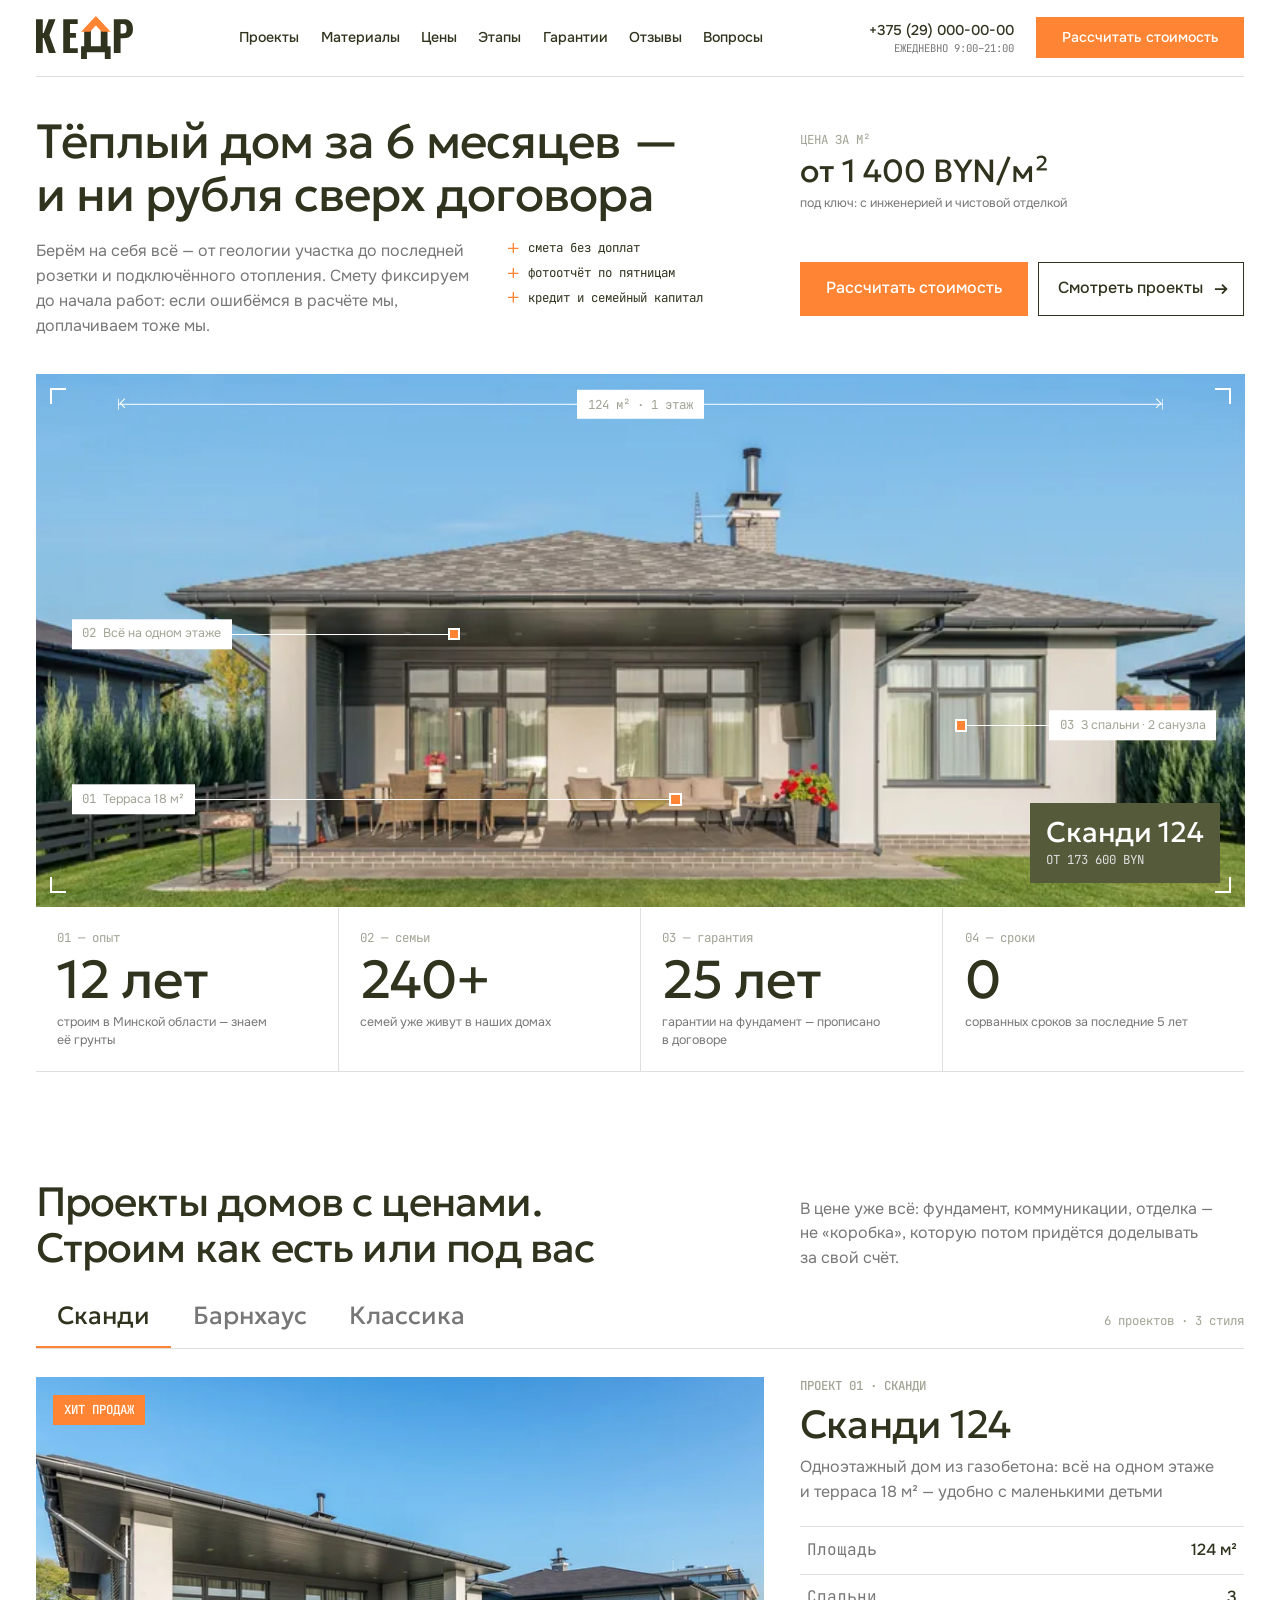
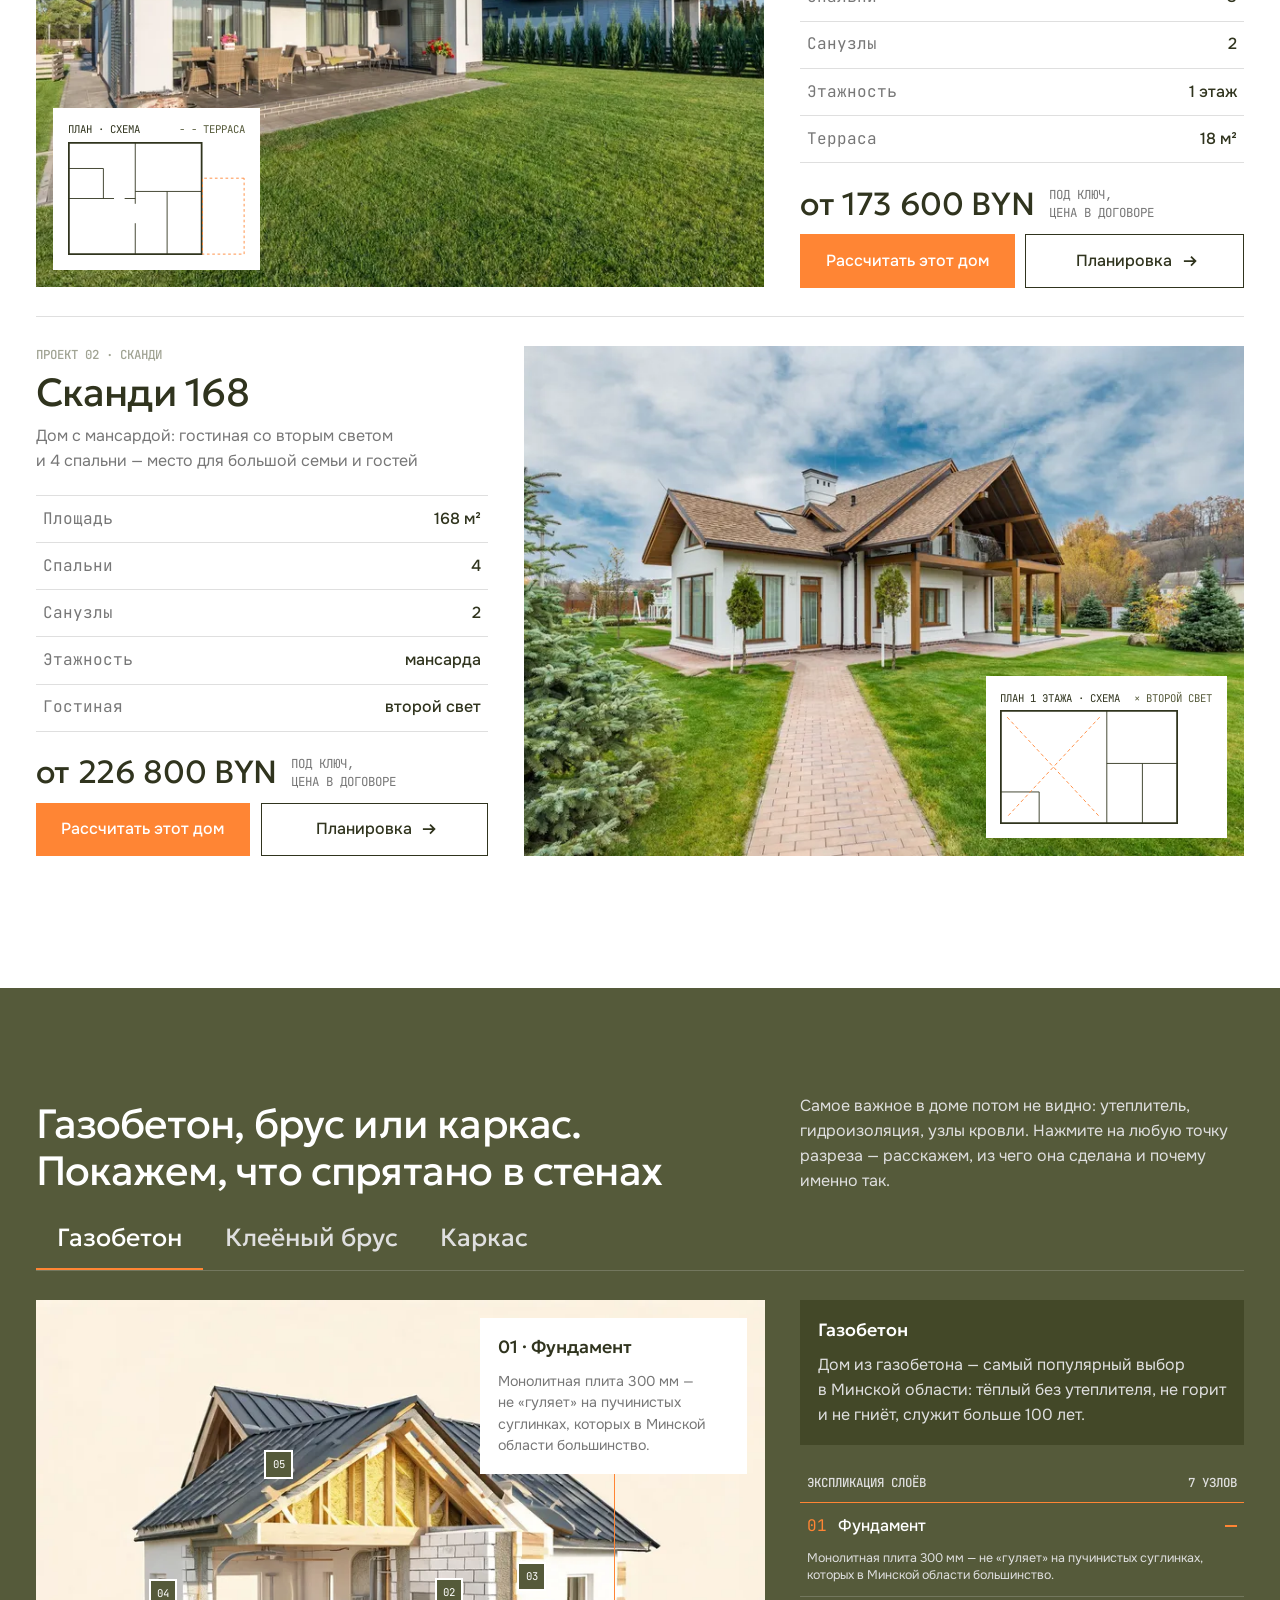
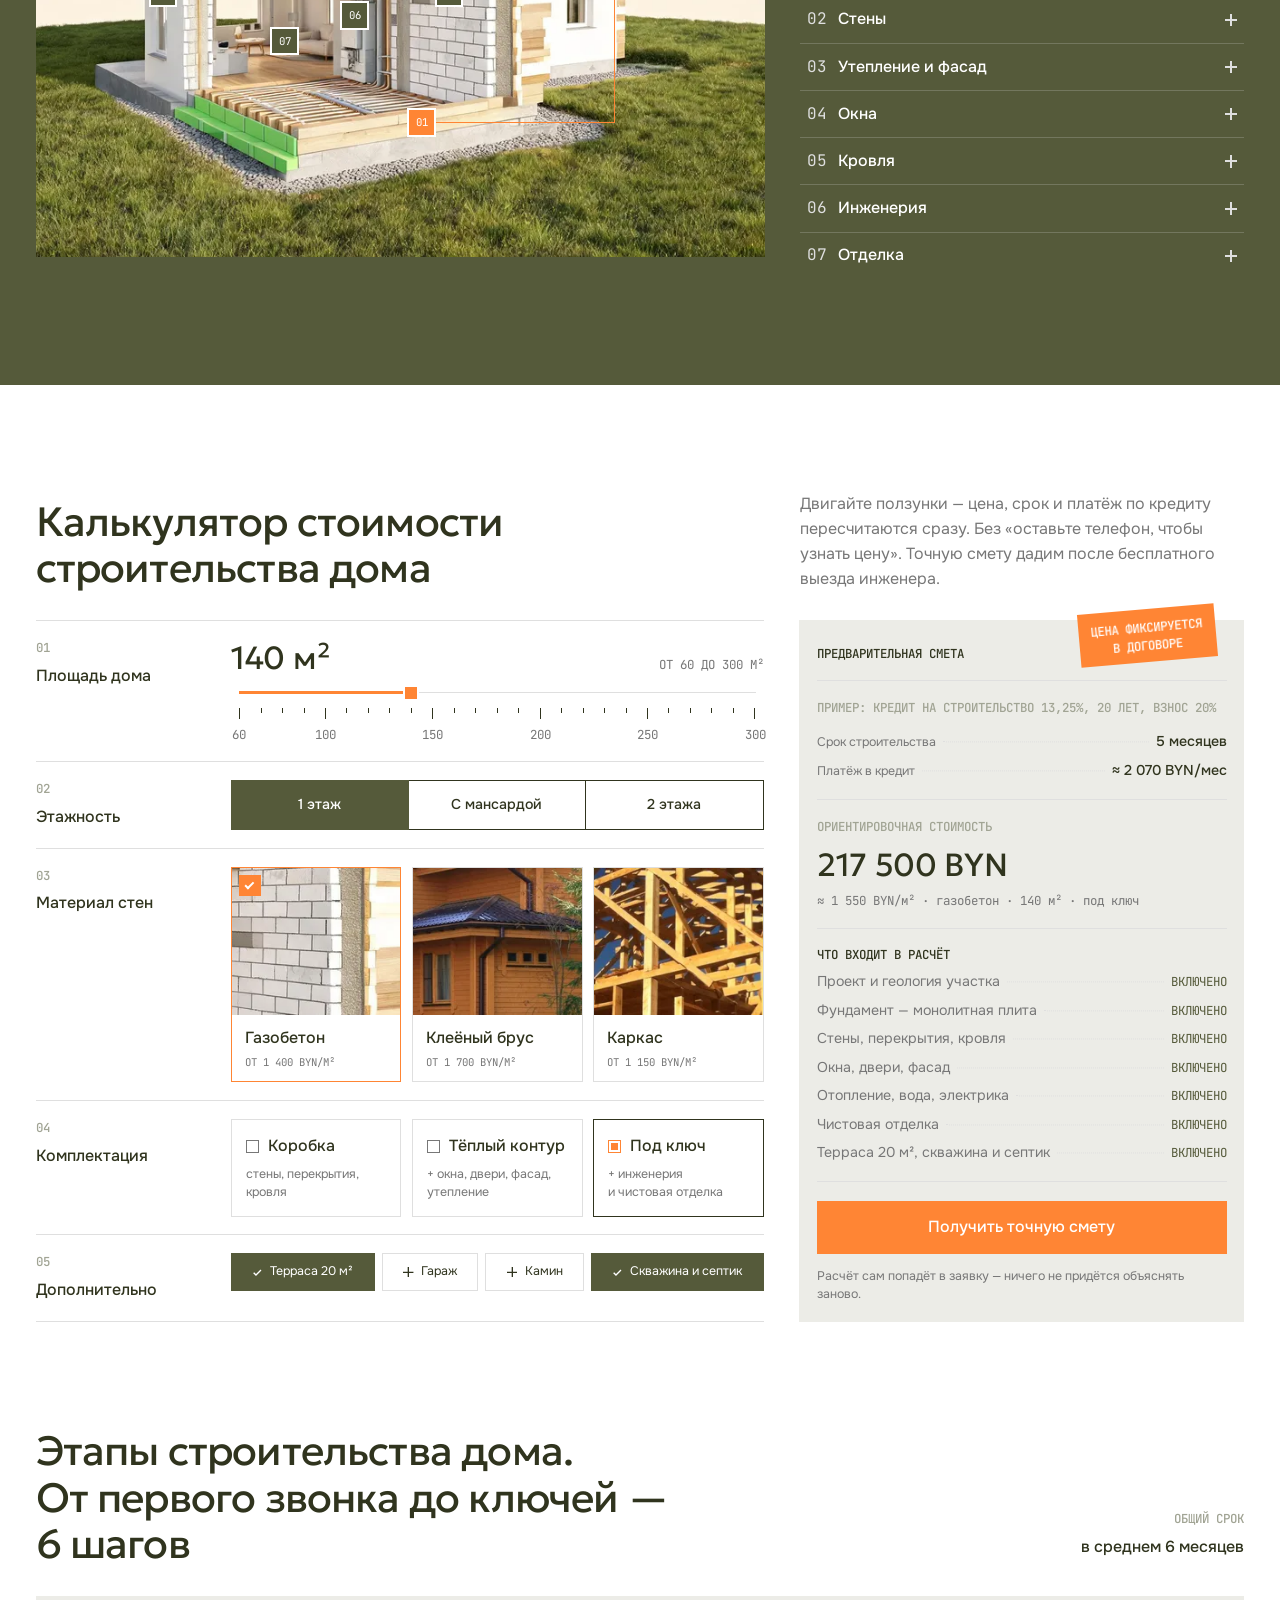
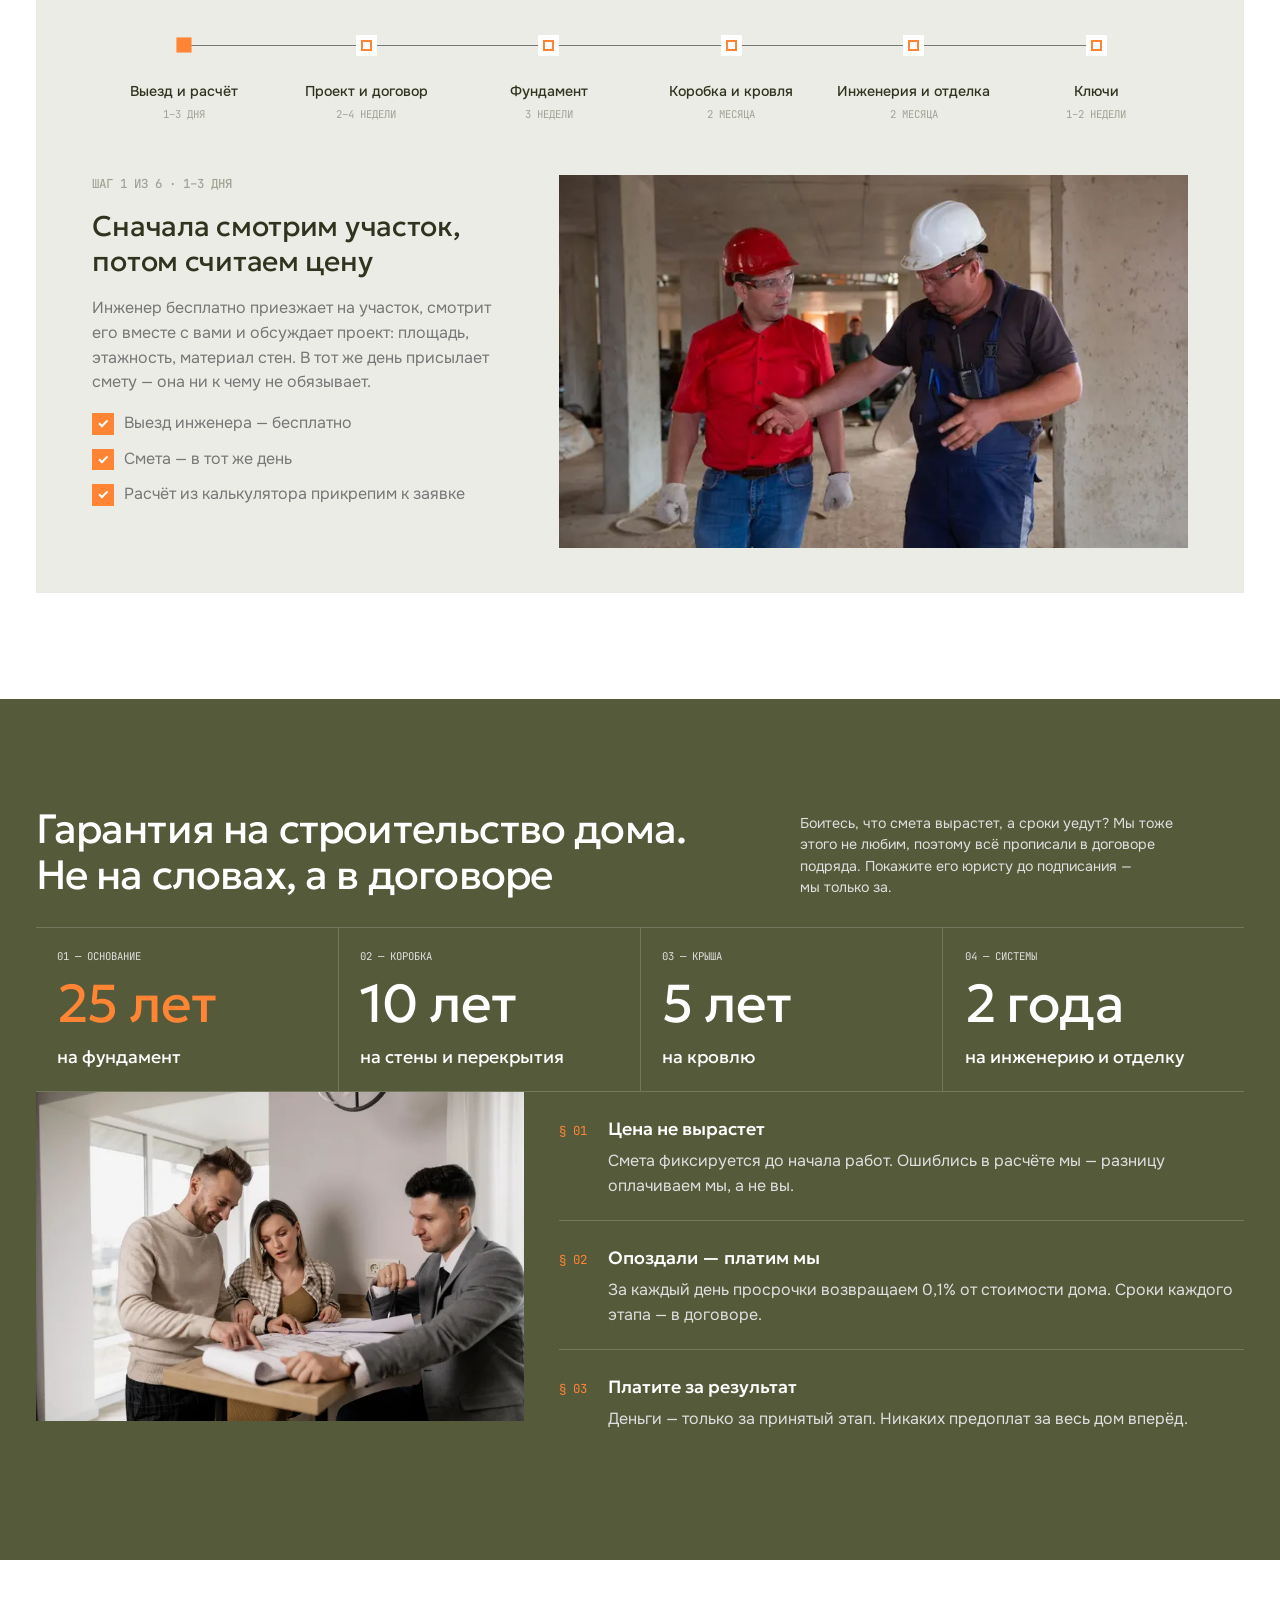
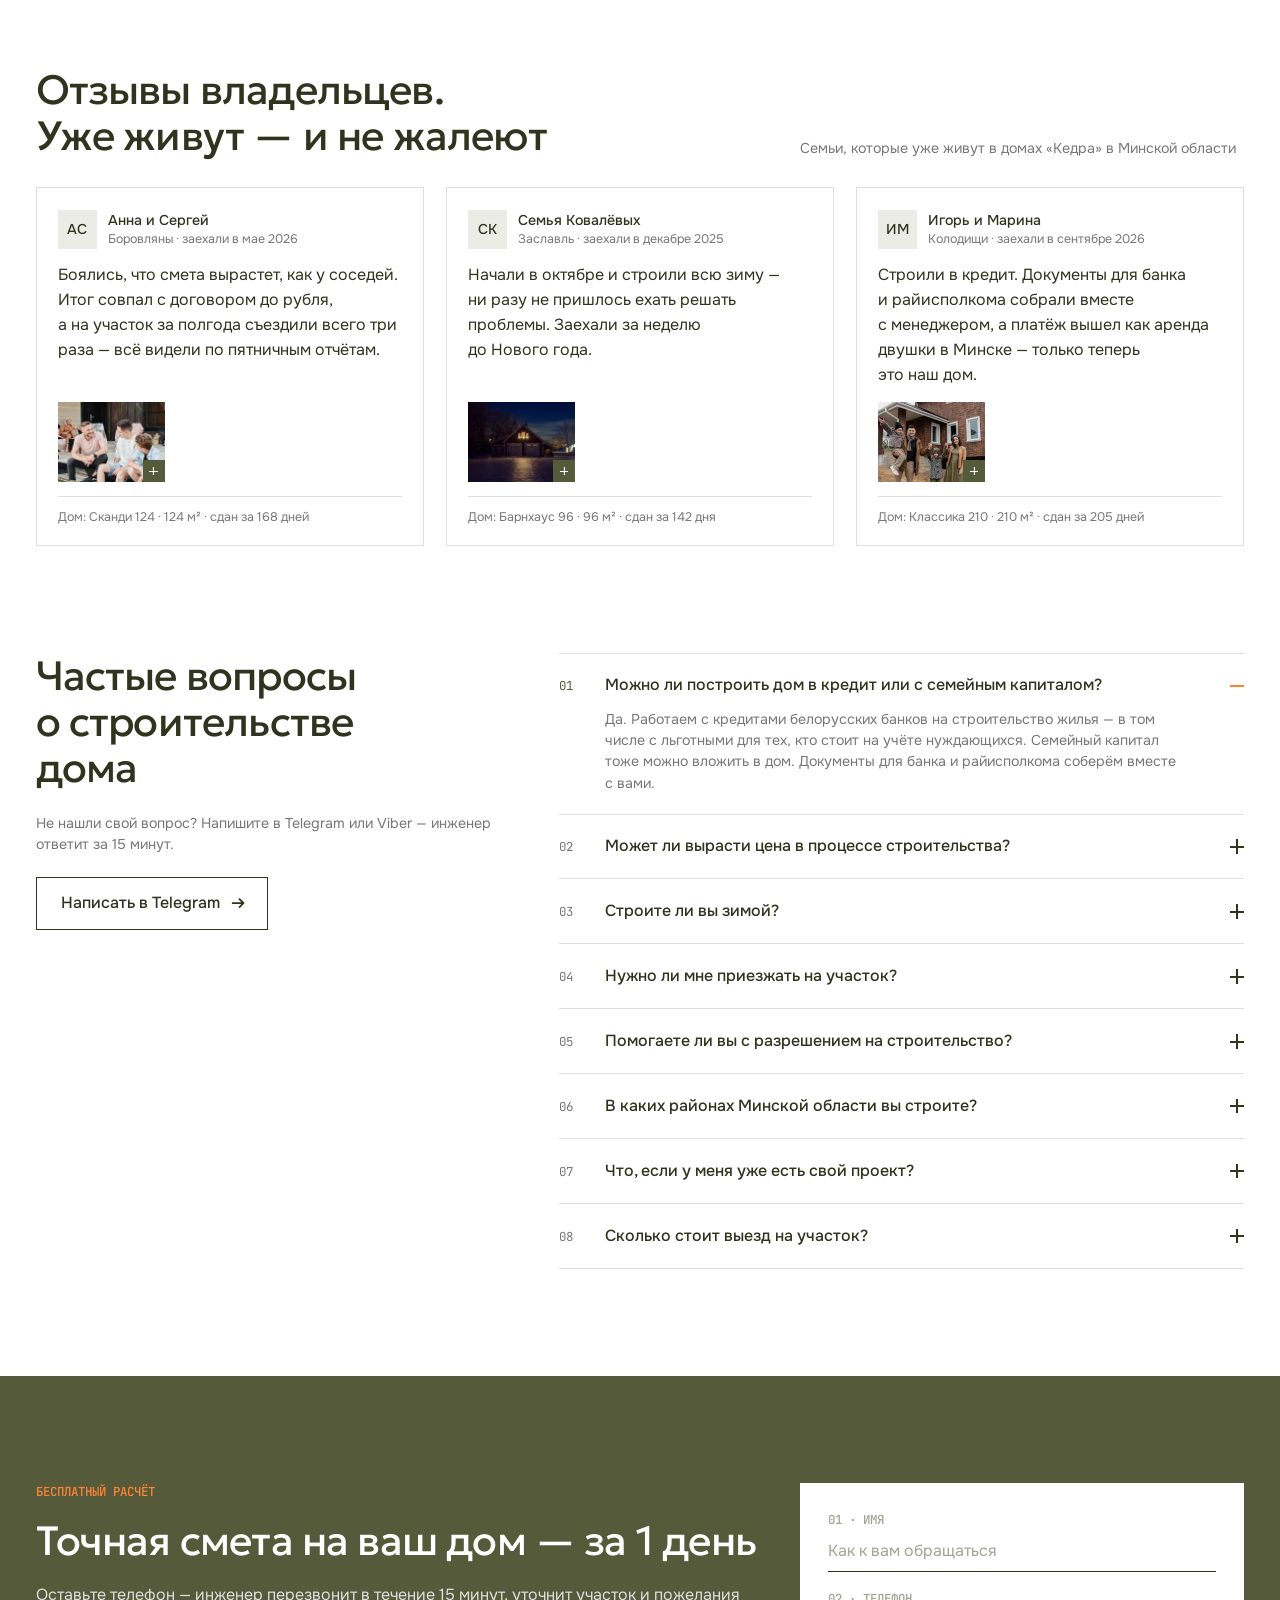
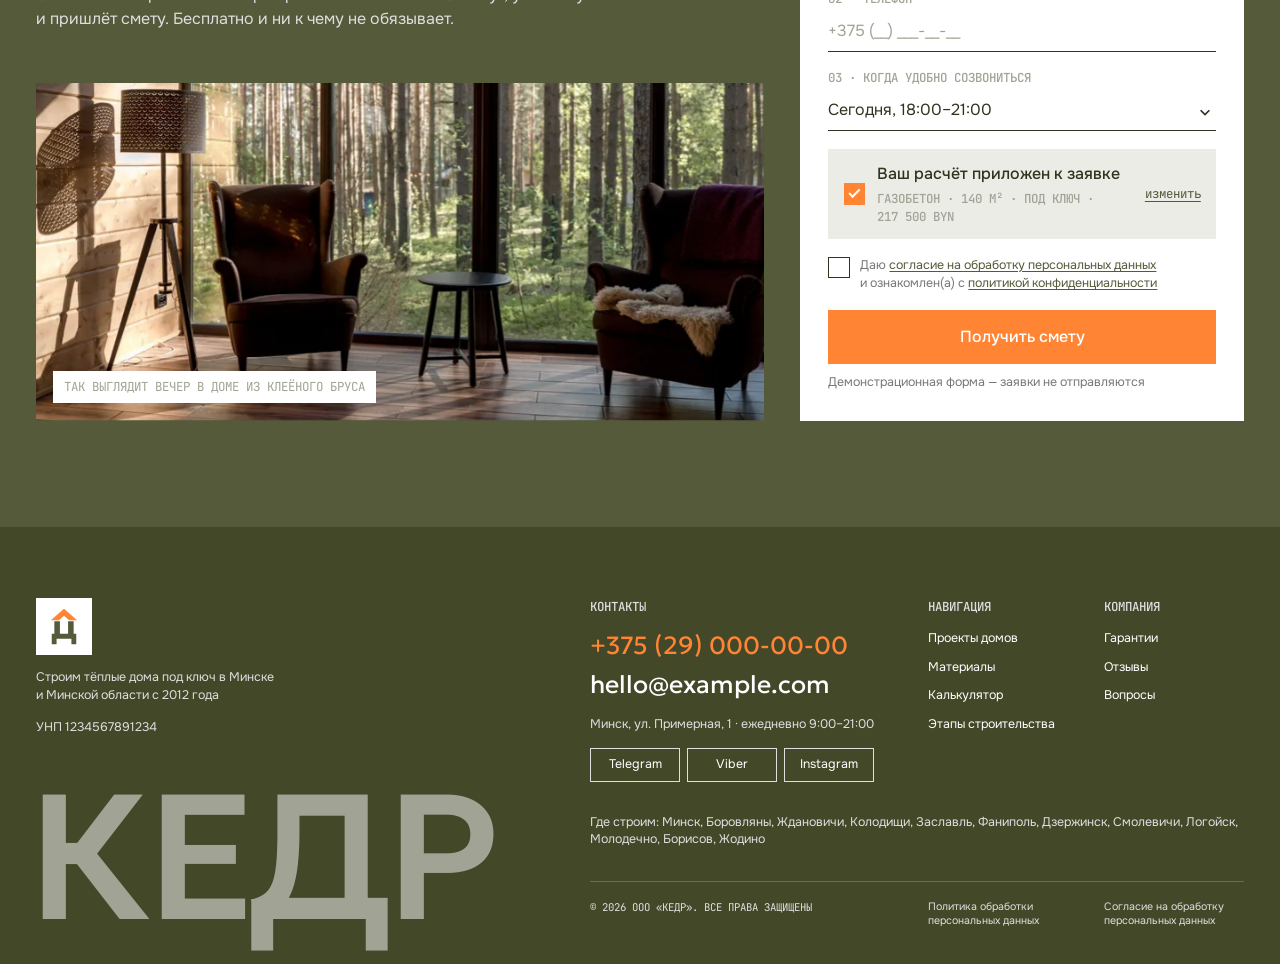
==== commit 7daa808c: "Сайт «Кедр»: 2026-10-07" ====
--- a/index.html
+++ b/index.html
@@ -18,9 +18,9 @@
 <script type="application/ld+json">{"@context":"https://schema.org","@type":"FAQPage","mainEntity":[{"@type":"Question","name":"Можно ли построить дом в кредит или с семейным капиталом?","acceptedAnswer":{"@type":"Answer","text":"Да. Работаем с кредитами белорусских банков на строительство жилья — в том числе с льготными для тех, кто стоит на учёте нуждающихся. Семейный капитал тоже можно вложить в дом. Документы для банка и райисполкома соберём вместе с вами."}},{"@type":"Question","name":"Может ли вырасти цена в процессе строительства?","acceptedAnswer":{"@type":"Answer","text":"Нет. Смета фиксируется в договоре до начала работ. Цена меняется, только если вы сами решите что-то добавить — например, камин или гараж, — и только после подписания допсоглашения."}},{"@type":"Question","name":"Строите ли вы зимой?","acceptedAnswer":{"@type":"Answer","text":"Да. Зимой заливаем фундамент с противоморозными добавками, собираем каркасные дома и дома из клеёного бруса, ведём внутреннюю отделку. Кладку газобетона в сильные морозы переносим — это заранее прописано в графике."}},{"@type":"Question","name":"Нужно ли мне приезжать на участок?","acceptedAnswer":{"@type":"Answer","text":"Не обязательно. Каждую пятницу присылаем фото- и видеоотчёт в Telegram или Viber, а на приёмку этапов можно приехать или подключиться по видеосвязи."}},{"@type":"Question","name":"Помогаете ли вы с разрешением на строительство?","acceptedAnswer":{"@type":"Answer","text":"Да. Готовим проектную документацию и пакет документов для райисполкома, а после стройки — документы для ввода дома в эксплуатацию и государственной регистрации."}},{"@type":"Question","name":"В каких районах Минской области вы строите?","acceptedAnswer":{"@type":"Answer","text":"В Минске и по всей Минской области в радиусе 100 км от МКАД: Минский, Дзержинский, Смолевичский, Логойский, Молодечненский, Борисовский и другие районы. Выезд инженера бесплатный."}},{"@type":"Question","name":"Что, если у меня уже есть свой проект?","acceptedAnswer":{"@type":"Answer","text":"Отлично — посчитаем смету по вашему проекту и, если нужно, адаптируем его под участок и выбранную технологию."}},{"@type":"Question","name":"Сколько стоит выезд на участок?","acceptedAnswer":{"@type":"Answer","text":"Нисколько в радиусе 100 км от МКАД. Инженер осмотрит участок, подъезд и сети и в тот же день пришлёт предварительный расчёт."}}]}</script>
 <!-- seo:end -->
 <script>(function (d) { d.classList.add('js'); /* движение при прокрутке (page.css): без IntersectionObserver и при reduced motion — всё сразу */ if ('IntersectionObserver' in window && !matchMedia('(prefers-reduced-motion: reduce)').matches) d.classList.add('js-reveal', 'js-draw'); /* ширина полосы прокрутки — для автоскейла десктопа (base.css) */ var s = document.createElement('div'); s.style.cssText = 'position:absolute;top:-99px;width:99px;height:9px;overflow:scroll'; d.appendChild(s); d.style.setProperty('--sbw', s.offsetWidth - s.clientWidth + 'px'); d.removeChild(s); })(document.documentElement)</script>
-<link rel="stylesheet" href="assets/css/tokens.css">
-<link rel="stylesheet" href="assets/css/base.css">
-<link rel="stylesheet" href="assets/css/page.css">
+<link rel="stylesheet" href="assets/css/tokens.css?v=20261007c">
+<link rel="stylesheet" href="assets/css/base.css?v=20261007c">
+<link rel="stylesheet" href="assets/css/page.css?v=20261007q">
 </head>
 <body>
 <svg class="visually-hidden" aria-hidden="true" focusable="false">
@@ -316,8 +316,8 @@
           <div class="cutaway__frame">
             <div class="cutaway__canvas">
               <img class="cutaway__img" src="img/razrez-gazobeton-820.webp" srcset="img/razrez-gazobeton-820.webp 820w, img/razrez-gazobeton-1640.webp 1640w" sizes="(min-width: 1024px) 56.94vw, (min-width: 600px) calc(100vw - 80px), calc(100vw - 32px)" width="820" height="627" loading="lazy" alt="Разрез одноэтажного дома из газобетона: фундамент, стены, утепление, окна, кровля и инженерия">
-              <button class="cutaway__point t-mono-s" type="button" style="--x: 52.9%; --y: 75.8%" data-layer="1" aria-label="01 · Фундамент" aria-controls="gb-layer-1">01</button>
-              <button class="cutaway__point is-active" type="button" style="--x: 56.7%; --y: 52.5%" data-layer="2" aria-label="02 · Стены" aria-controls="gb-layer-2">02</button>
+              <button class="cutaway__point t-mono-s is-active" type="button" style="--x: 52.9%; --y: 75.8%" data-layer="1" aria-label="01 · Фундамент" aria-controls="gb-layer-1">01</button>
+              <button class="cutaway__point" type="button" style="--x: 56.7%; --y: 52.5%" data-layer="2" aria-label="02 · Стены" aria-controls="gb-layer-2">02</button>
               <button class="cutaway__point" type="button" style="--x: 68%; --y: 49.6%" data-layer="3" aria-label="03 · Утепление и фасад" aria-controls="gb-layer-3">03</button>
               <button class="cutaway__point" type="button" style="--x: 17.4%; --y: 52.6%" data-layer="4" aria-label="04 · Окна" aria-controls="gb-layer-4">04</button>
               <button class="cutaway__point" type="button" style="--x: 33.3%; --y: 29.5%" data-layer="5" aria-label="05 · Кровля" aria-controls="gb-layer-5">05</button>
@@ -327,9 +327,9 @@
             <span class="cutaway__line cutaway__line--h" aria-hidden="true"></span><span class="cutaway__line cutaway__line--v" aria-hidden="true"></span>
           </div>
           <div class="cutaway__tip">
-            <p class="cutaway__tip-title t-h4">02&nbsp;·&nbsp;Стены</p>
-            <p class="cutaway__tip-text t-body c-text">Газобетон D500&nbsp;толщиной 400&nbsp;мм. Держит тепло без&nbsp;утеплителя, не&nbsp;горит и&nbsp;не&nbsp;гниёт&nbsp;— такой дом служит больше 100&nbsp;лет.</p>
-            <ul class="chips"><li class="t-mono-s">400&nbsp;мм</li><li class="t-mono-s">гарантия 10&nbsp;лет</li></ul>
+            <p class="cutaway__tip-title t-h4">01&nbsp;·&nbsp;Фундамент</p>
+            <p class="cutaway__tip-text t-body c-text">Монолитная плита 300&nbsp;мм&nbsp;— не&nbsp;«гуляет» на&nbsp;пучинистых суглинках, которых в&nbsp;Минской области большинство.</p>
+            <ul class="chips" hidden></ul>
           </div>
         </div>
         <div class="cutaway__info" data-reveal="1">
@@ -337,20 +337,20 @@
           <div class="layers">
             <p class="layers__head t-label c-chip"><span>Экспликация&nbsp;слоёв</span><span>7&nbsp;узлов</span></p>
             <ul class="layers__list">
-              <li class="layer"><button class="layer__btn" type="button" data-layer="1" aria-expanded="false" aria-controls="gb-layer-1"><span class="layer__num t-mono-l">01</span><span class="layer__name t-lead-strong">Фундамент</span><svg class="layer__icon" aria-hidden="true"><use href="#i-plus"/></svg></button>
-                <div class="layer__body" id="gb-layer-1" hidden><p class="t-body-s">Монолитная плита 300&nbsp;мм&nbsp;— не&nbsp;«гуляет» на&nbsp;пучинистых суглинках, которых в&nbsp;Минской области большинство.</p></div></li>
-              <li class="layer is-open"><button class="layer__btn" type="button" data-layer="2" aria-expanded="true" aria-controls="gb-layer-2"><span class="layer__num t-mono-l">02</span><span class="layer__name t-lead-strong">Стены</span><svg class="layer__icon" aria-hidden="true"><use href="#i-minus"/></svg></button>
-                <div class="layer__body" id="gb-layer-2"><p class="t-body-s">Газобетон D500, 400&nbsp;мм: тёплый без&nbsp;утеплителя, не&nbsp;горит и&nbsp;не&nbsp;гниёт</p>
+              <li class="layer is-open"><button class="layer__btn" type="button" data-layer="1" aria-expanded="true" aria-controls="gb-layer-1"><span class="layer__num t-mono-l">01</span><span class="layer__name t-lead-strong">Фундамент</span><span class="layer__icon" aria-hidden="true"></span></button>
+                <div class="layer__body" id="gb-layer-1"><p class="t-body-s">Монолитная плита 300&nbsp;мм&nbsp;— не&nbsp;«гуляет» на&nbsp;пучинистых суглинках, которых в&nbsp;Минской области большинство.</p></div></li>
+              <li class="layer"><button class="layer__btn" type="button" data-layer="2" aria-expanded="false" aria-controls="gb-layer-2"><span class="layer__num t-mono-l">02</span><span class="layer__name t-lead-strong">Стены</span><span class="layer__icon" aria-hidden="true"></span></button>
+                <div class="layer__body" id="gb-layer-2" hidden><p class="t-body-s">Газобетон D500, 400&nbsp;мм: тёплый без&nbsp;утеплителя, не&nbsp;горит и&nbsp;не&nbsp;гниёт</p>
                   <div class="layer__tip" hidden><p>Газобетон D500&nbsp;толщиной 400&nbsp;мм. Держит тепло без&nbsp;утеплителя, не&nbsp;горит и&nbsp;не&nbsp;гниёт&nbsp;— такой дом служит больше 100&nbsp;лет.</p><ul><li>400&nbsp;мм</li><li>гарантия 10&nbsp;лет</li></ul></div></div></li>
-              <li class="layer"><button class="layer__btn" type="button" data-layer="3" aria-expanded="false" aria-controls="gb-layer-3"><span class="layer__num t-mono-l">03</span><span class="layer__name t-lead-strong">Утепление и&nbsp;фасад</span><svg class="layer__icon" aria-hidden="true"><use href="#i-plus"/></svg></button>
+              <li class="layer"><button class="layer__btn" type="button" data-layer="3" aria-expanded="false" aria-controls="gb-layer-3"><span class="layer__num t-mono-l">03</span><span class="layer__name t-lead-strong">Утепление и&nbsp;фасад</span><span class="layer__icon" aria-hidden="true"></span></button>
                 <div class="layer__body" id="gb-layer-3" hidden><p class="t-body-s">Минвата 100&nbsp;мм&nbsp;и&nbsp;штукатурка: дом «дышит», а&nbsp;фасад не&nbsp;трескается.</p></div></li>
-              <li class="layer"><button class="layer__btn" type="button" data-layer="4" aria-expanded="false" aria-controls="gb-layer-4"><span class="layer__num t-mono-l">04</span><span class="layer__name t-lead-strong">Окна</span><svg class="layer__icon" aria-hidden="true"><use href="#i-plus"/></svg></button>
+              <li class="layer"><button class="layer__btn" type="button" data-layer="4" aria-expanded="false" aria-controls="gb-layer-4"><span class="layer__num t-mono-l">04</span><span class="layer__name t-lead-strong">Окна</span><span class="layer__icon" aria-hidden="true"></span></button>
                 <div class="layer__body" id="gb-layer-4" hidden><p class="t-body-s">Двухкамерный стеклопакет и&nbsp;тёплый монтаж&nbsp;— без&nbsp;сквозняков и&nbsp;конденсата на&nbsp;откосах.</p></div></li>
-              <li class="layer"><button class="layer__btn" type="button" data-layer="5" aria-expanded="false" aria-controls="gb-layer-5"><span class="layer__num t-mono-l">05</span><span class="layer__name t-lead-strong">Кровля</span><svg class="layer__icon" aria-hidden="true"><use href="#i-plus"/></svg></button>
+              <li class="layer"><button class="layer__btn" type="button" data-layer="5" aria-expanded="false" aria-controls="gb-layer-5"><span class="layer__num t-mono-l">05</span><span class="layer__name t-lead-strong">Кровля</span><span class="layer__icon" aria-hidden="true"></span></button>
                 <div class="layer__body" id="gb-layer-5" hidden><p class="t-body-s">Металлочерепица и&nbsp;200&nbsp;мм&nbsp;утеплителя&nbsp;— через крышу не&nbsp;уходит тепло.</p></div></li>
-              <li class="layer"><button class="layer__btn" type="button" data-layer="6" aria-expanded="false" aria-controls="gb-layer-6"><span class="layer__num t-mono-l">06</span><span class="layer__name t-lead-strong">Инженерия</span><svg class="layer__icon" aria-hidden="true"><use href="#i-plus"/></svg></button>
+              <li class="layer"><button class="layer__btn" type="button" data-layer="6" aria-expanded="false" aria-controls="gb-layer-6"><span class="layer__num t-mono-l">06</span><span class="layer__name t-lead-strong">Инженерия</span><span class="layer__icon" aria-hidden="true"></span></button>
                 <div class="layer__body" id="gb-layer-6" hidden><p class="t-body-s">Газ или&nbsp;тепловой насос, вода, свет: заезжаете&nbsp;— и&nbsp;всё&nbsp;уже работает.</p></div></li>
-              <li class="layer"><button class="layer__btn" type="button" data-layer="7" aria-expanded="false" aria-controls="gb-layer-7"><span class="layer__num t-mono-l">07</span><span class="layer__name t-lead-strong">Отделка</span><svg class="layer__icon" aria-hidden="true"><use href="#i-plus"/></svg></button>
+              <li class="layer"><button class="layer__btn" type="button" data-layer="7" aria-expanded="false" aria-controls="gb-layer-7"><span class="layer__num t-mono-l">07</span><span class="layer__name t-lead-strong">Отделка</span><span class="layer__icon" aria-hidden="true"></span></button>
                 <div class="layer__body" id="gb-layer-7" hidden><p class="t-body-s">Стены, полы и&nbsp;санузлы под&nbsp;ключ&nbsp;— можно заезжать с&nbsp;мебелью.</p></div></li>
             </ul>
           </div>
@@ -362,8 +362,8 @@
           <div class="cutaway__frame">
             <div class="cutaway__canvas">
               <img class="cutaway__img" src="img/brus-1640x1254-820.webp" srcset="img/brus-1640x1254-820.webp 820w, img/brus-1640x1254-1640.webp 1640w" sizes="(min-width: 1024px) 56.94vw, (min-width: 600px) calc(100vw - 80px), calc(100vw - 32px)" width="820" height="627" loading="lazy" alt="Дом из клеёного бруса с крыльцом и верандой">
-              <button class="cutaway__point" type="button" style="--x: 57.3%; --y: 79.7%" data-layer="1" aria-label="01 · Фундамент" aria-controls="br-layer-1">01</button>
-              <button class="cutaway__point is-active" type="button" style="--x: 72%; --y: 70.2%" data-layer="2" aria-label="02 · Стены" aria-controls="br-layer-2">02</button>
+              <button class="cutaway__point is-active" type="button" style="--x: 57.3%; --y: 79.7%" data-layer="1" aria-label="01 · Фундамент" aria-controls="br-layer-1">01</button>
+              <button class="cutaway__point" type="button" style="--x: 72%; --y: 70.2%" data-layer="2" aria-label="02 · Стены" aria-controls="br-layer-2">02</button>
               <button class="cutaway__point" type="button" style="--x: 55.5%; --y: 44.7%" data-layer="3" aria-label="03 · Утепление и фасад" aria-controls="br-layer-3">03</button>
               <button class="cutaway__point" type="button" style="--x: 59.8%; --y: 63%" data-layer="4" aria-label="04 · Окна" aria-controls="br-layer-4">04</button>
               <button class="cutaway__point" type="button" style="--x: 43.3%; --y: 35.4%" data-layer="5" aria-label="05 · Кровля" aria-controls="br-layer-5">05</button>
@@ -373,9 +373,9 @@
             <span class="cutaway__line cutaway__line--h" aria-hidden="true"></span><span class="cutaway__line cutaway__line--v" aria-hidden="true"></span>
           </div>
           <div class="cutaway__tip">
-            <p class="cutaway__tip-title t-h4">02&nbsp;·&nbsp;Стены</p>
-            <p class="cutaway__tip-text t-body c-text">Клеёный брус 200&nbsp;мм&nbsp;из&nbsp;северной сосны камерной сушки. Не&nbsp;даёт усадки и&nbsp;трещин&nbsp;— стены можно не&nbsp;отделывать.</p>
-            <ul class="chips"><li class="t-mono-s">200&nbsp;мм</li><li class="t-mono-s">гарантия 10&nbsp;лет</li></ul>
+            <p class="cutaway__tip-title t-h4">01&nbsp;·&nbsp;Фундамент</p>
+            <p class="cutaway__tip-text t-body c-text">Монолитная плита 300&nbsp;мм&nbsp;— не&nbsp;«гуляет» на&nbsp;пучинистых суглинках, которых в&nbsp;Минской области большинство.</p>
+            <ul class="chips" hidden></ul>
           </div>
         </div>
         <div class="cutaway__info" data-reveal="1">
@@ -383,20 +383,20 @@
           <div class="layers">
             <p class="layers__head t-label c-chip"><span>Экспликация&nbsp;слоёв</span><span>7&nbsp;узлов</span></p>
             <ul class="layers__list">
-              <li class="layer"><button class="layer__btn" type="button" data-layer="1" aria-expanded="false" aria-controls="br-layer-1"><span class="layer__num t-mono-l">01</span><span class="layer__name t-lead-strong">Фундамент</span><svg class="layer__icon" aria-hidden="true"><use href="#i-plus"/></svg></button>
-                <div class="layer__body" id="br-layer-1" hidden><p class="t-body-s">Монолитная плита 300&nbsp;мм&nbsp;— не&nbsp;«гуляет» на&nbsp;пучинистых суглинках, которых в&nbsp;Минской области большинство.</p></div></li>
-              <li class="layer is-open"><button class="layer__btn" type="button" data-layer="2" aria-expanded="true" aria-controls="br-layer-2"><span class="layer__num t-mono-l">02</span><span class="layer__name t-lead-strong">Стены</span><svg class="layer__icon" aria-hidden="true"><use href="#i-minus"/></svg></button>
-                <div class="layer__body" id="br-layer-2"><p class="t-body-s">Клеёный брус 200&nbsp;мм: без&nbsp;усадки, стены не&nbsp;нужно отделывать</p>
+              <li class="layer is-open"><button class="layer__btn" type="button" data-layer="1" aria-expanded="true" aria-controls="br-layer-1"><span class="layer__num t-mono-l">01</span><span class="layer__name t-lead-strong">Фундамент</span><span class="layer__icon" aria-hidden="true"></span></button>
+                <div class="layer__body" id="br-layer-1"><p class="t-body-s">Монолитная плита 300&nbsp;мм&nbsp;— не&nbsp;«гуляет» на&nbsp;пучинистых суглинках, которых в&nbsp;Минской области большинство.</p></div></li>
+              <li class="layer"><button class="layer__btn" type="button" data-layer="2" aria-expanded="false" aria-controls="br-layer-2"><span class="layer__num t-mono-l">02</span><span class="layer__name t-lead-strong">Стены</span><span class="layer__icon" aria-hidden="true"></span></button>
+                <div class="layer__body" id="br-layer-2" hidden><p class="t-body-s">Клеёный брус 200&nbsp;мм: без&nbsp;усадки, стены не&nbsp;нужно отделывать</p>
                   <div class="layer__tip" hidden><p>Клеёный брус 200&nbsp;мм&nbsp;из&nbsp;северной сосны камерной сушки. Не&nbsp;даёт усадки и&nbsp;трещин&nbsp;— стены можно не&nbsp;отделывать.</p><ul><li>200&nbsp;мм</li><li>гарантия 10&nbsp;лет</li></ul></div></div></li>
-              <li class="layer"><button class="layer__btn" type="button" data-layer="3" aria-expanded="false" aria-controls="br-layer-3"><span class="layer__num t-mono-l">03</span><span class="layer__name t-lead-strong">Утепление и&nbsp;фасад</span><svg class="layer__icon" aria-hidden="true"><use href="#i-plus"/></svg></button>
+              <li class="layer"><button class="layer__btn" type="button" data-layer="3" aria-expanded="false" aria-controls="br-layer-3"><span class="layer__num t-mono-l">03</span><span class="layer__name t-lead-strong">Утепление и&nbsp;фасад</span><span class="layer__icon" aria-hidden="true"></span></button>
                 <div class="layer__body" id="br-layer-3" hidden><p class="t-body-s">Утеплитель в&nbsp;каждом межвенцовом шве&nbsp;— стены не&nbsp;продувает. Снаружи защитный состав от&nbsp;влаги и&nbsp;солнца, дерево остаётся на&nbsp;виду.</p></div></li>
-              <li class="layer"><button class="layer__btn" type="button" data-layer="4" aria-expanded="false" aria-controls="br-layer-4"><span class="layer__num t-mono-l">04</span><span class="layer__name t-lead-strong">Окна</span><svg class="layer__icon" aria-hidden="true"><use href="#i-plus"/></svg></button>
+              <li class="layer"><button class="layer__btn" type="button" data-layer="4" aria-expanded="false" aria-controls="br-layer-4"><span class="layer__num t-mono-l">04</span><span class="layer__name t-lead-strong">Окна</span><span class="layer__icon" aria-hidden="true"></span></button>
                 <div class="layer__body" id="br-layer-4" hidden><p class="t-body-s">Двухкамерный стеклопакет в&nbsp;обсадной коробке: дерево сезонно «дышит», а&nbsp;окно не&nbsp;перекашивает.</p></div></li>
-              <li class="layer"><button class="layer__btn" type="button" data-layer="5" aria-expanded="false" aria-controls="br-layer-5"><span class="layer__num t-mono-l">05</span><span class="layer__name t-lead-strong">Кровля</span><svg class="layer__icon" aria-hidden="true"><use href="#i-plus"/></svg></button>
+              <li class="layer"><button class="layer__btn" type="button" data-layer="5" aria-expanded="false" aria-controls="br-layer-5"><span class="layer__num t-mono-l">05</span><span class="layer__name t-lead-strong">Кровля</span><span class="layer__icon" aria-hidden="true"></span></button>
                 <div class="layer__body" id="br-layer-5" hidden><p class="t-body-s">Металлочерепица и&nbsp;200&nbsp;мм&nbsp;утеплителя&nbsp;— через крышу не&nbsp;уходит тепло.</p></div></li>
-              <li class="layer"><button class="layer__btn" type="button" data-layer="6" aria-expanded="false" aria-controls="br-layer-6"><span class="layer__num t-mono-l">06</span><span class="layer__name t-lead-strong">Инженерия</span><svg class="layer__icon" aria-hidden="true"><use href="#i-plus"/></svg></button>
+              <li class="layer"><button class="layer__btn" type="button" data-layer="6" aria-expanded="false" aria-controls="br-layer-6"><span class="layer__num t-mono-l">06</span><span class="layer__name t-lead-strong">Инженерия</span><span class="layer__icon" aria-hidden="true"></span></button>
                 <div class="layer__body" id="br-layer-6" hidden><p class="t-body-s">Газ или&nbsp;тепловой насос, вода, свет. Проводка&nbsp;— в&nbsp;металлических трубах, как&nbsp;требуют нормы для&nbsp;деревянных домов.</p></div></li>
-              <li class="layer"><button class="layer__btn" type="button" data-layer="7" aria-expanded="false" aria-controls="br-layer-7"><span class="layer__num t-mono-l">07</span><span class="layer__name t-lead-strong">Отделка</span><svg class="layer__icon" aria-hidden="true"><use href="#i-plus"/></svg></button>
+              <li class="layer"><button class="layer__btn" type="button" data-layer="7" aria-expanded="false" aria-controls="br-layer-7"><span class="layer__num t-mono-l">07</span><span class="layer__name t-lead-strong">Отделка</span><span class="layer__icon" aria-hidden="true"></span></button>
                 <div class="layer__body" id="br-layer-7" hidden><p class="t-body-s">Стены отделывать не&nbsp;нужно&nbsp;— это&nbsp;дерево. Под&nbsp;ключ делаем полы, потолки и&nbsp;санузлы&nbsp;— можно заезжать с&nbsp;мебелью.</p></div></li>
             </ul>
           </div>
@@ -408,8 +408,8 @@
           <div class="cutaway__frame">
             <div class="cutaway__canvas">
               <img class="cutaway__img" src="img/karkas-1640x1254-820.webp" srcset="img/karkas-1640x1254-820.webp 820w, img/karkas-1640x1254-1640.webp 1640w" sizes="(min-width: 1024px) 56.94vw, (min-width: 600px) calc(100vw - 80px), calc(100vw - 32px)" width="820" height="627" loading="lazy" alt="Каркас дома на стройке: стойки, перекрытие и стропила">
-              <button class="cutaway__point" type="button" style="--x: 67.9%; --y: 92.2%" data-layer="1" aria-label="01 · Фундамент" aria-controls="kr-layer-1">01</button>
-              <button class="cutaway__point is-active" type="button" style="--x: 84.1%; --y: 71.8%" data-layer="2" aria-label="02 · Стены" aria-controls="kr-layer-2">02</button>
+              <button class="cutaway__point is-active" type="button" style="--x: 67.9%; --y: 92.2%" data-layer="1" aria-label="01 · Фундамент" aria-controls="kr-layer-1">01</button>
+              <button class="cutaway__point" type="button" style="--x: 84.1%; --y: 71.8%" data-layer="2" aria-label="02 · Стены" aria-controls="kr-layer-2">02</button>
               <button class="cutaway__point" type="button" style="--x: 14.6%; --y: 68.6%" data-layer="3" aria-label="03 · Утепление и фасад" aria-controls="kr-layer-3">03</button>
               <button class="cutaway__point" type="button" style="--x: 57.3%; --y: 67%" data-layer="4" aria-label="04 · Окна" aria-controls="kr-layer-4">04</button>
               <button class="cutaway__point" type="button" style="--x: 40.2%; --y: 20.7%" data-layer="5" aria-label="05 · Кровля" aria-controls="kr-layer-5">05</button>
@@ -419,9 +419,9 @@
             <span class="cutaway__line cutaway__line--h" aria-hidden="true"></span><span class="cutaway__line cutaway__line--v" aria-hidden="true"></span>
           </div>
           <div class="cutaway__tip">
-            <p class="cutaway__tip-title t-h4">02&nbsp;·&nbsp;Стены</p>
-            <p class="cutaway__tip-text t-body c-text">Каркас из&nbsp;сухой строганой доски, 200&nbsp;мм&nbsp;утеплителя и&nbsp;OSB-плиты. По&nbsp;теплу&nbsp;— как&nbsp;кирпичная стена толщиной 1,5&nbsp;м.</p>
-            <ul class="chips"><li class="t-mono-s">утеплитель 200&nbsp;мм</li><li class="t-mono-s">гарантия 10&nbsp;лет</li></ul>
+            <p class="cutaway__tip-title t-h4">01&nbsp;·&nbsp;Фундамент</p>
+            <p class="cutaway__tip-text t-body c-text">Сваи или&nbsp;монолитная плита&nbsp;— по&nbsp;геологии участка: каркас лёгкий, тяжёлый фундамент ему не&nbsp;нужен.</p>
+            <ul class="chips" hidden></ul>
           </div>
         </div>
         <div class="cutaway__info" data-reveal="1">
@@ -429,20 +429,20 @@
           <div class="layers">
             <p class="layers__head t-label c-chip"><span>Экспликация&nbsp;слоёв</span><span>7&nbsp;узлов</span></p>
             <ul class="layers__list">
-              <li class="layer"><button class="layer__btn" type="button" data-layer="1" aria-expanded="false" aria-controls="kr-layer-1"><span class="layer__num t-mono-l">01</span><span class="layer__name t-lead-strong">Фундамент</span><svg class="layer__icon" aria-hidden="true"><use href="#i-plus"/></svg></button>
-                <div class="layer__body" id="kr-layer-1" hidden><p class="t-body-s">Сваи или&nbsp;монолитная плита&nbsp;— по&nbsp;геологии участка: каркас лёгкий, тяжёлый фундамент ему не&nbsp;нужен.</p></div></li>
-              <li class="layer is-open"><button class="layer__btn" type="button" data-layer="2" aria-expanded="true" aria-controls="kr-layer-2"><span class="layer__num t-mono-l">02</span><span class="layer__name t-lead-strong">Стены</span><svg class="layer__icon" aria-hidden="true"><use href="#i-minus"/></svg></button>
-                <div class="layer__body" id="kr-layer-2"><p class="t-body-s">Каркас, 200&nbsp;мм&nbsp;утеплителя и&nbsp;OSB: по&nbsp;теплу как&nbsp;кирпичная стена 1,5&nbsp;м</p>
+              <li class="layer is-open"><button class="layer__btn" type="button" data-layer="1" aria-expanded="true" aria-controls="kr-layer-1"><span class="layer__num t-mono-l">01</span><span class="layer__name t-lead-strong">Фундамент</span><span class="layer__icon" aria-hidden="true"></span></button>
+                <div class="layer__body" id="kr-layer-1"><p class="t-body-s">Сваи или&nbsp;монолитная плита&nbsp;— по&nbsp;геологии участка: каркас лёгкий, тяжёлый фундамент ему не&nbsp;нужен.</p></div></li>
+              <li class="layer"><button class="layer__btn" type="button" data-layer="2" aria-expanded="false" aria-controls="kr-layer-2"><span class="layer__num t-mono-l">02</span><span class="layer__name t-lead-strong">Стены</span><span class="layer__icon" aria-hidden="true"></span></button>
+                <div class="layer__body" id="kr-layer-2" hidden><p class="t-body-s">Каркас, 200&nbsp;мм&nbsp;утеплителя и&nbsp;OSB: по&nbsp;теплу как&nbsp;кирпичная стена 1,5&nbsp;м</p>
                   <div class="layer__tip" hidden><p>Каркас из&nbsp;сухой строганой доски, 200&nbsp;мм&nbsp;утеплителя и&nbsp;OSB-плиты. По&nbsp;теплу&nbsp;— как&nbsp;кирпичная стена толщиной 1,5&nbsp;м.</p><ul><li>утеплитель 200&nbsp;мм</li><li>гарантия 10&nbsp;лет</li></ul></div></div></li>
-              <li class="layer"><button class="layer__btn" type="button" data-layer="3" aria-expanded="false" aria-controls="kr-layer-3"><span class="layer__num t-mono-l">03</span><span class="layer__name t-lead-strong">Утепление и&nbsp;фасад</span><svg class="layer__icon" aria-hidden="true"><use href="#i-plus"/></svg></button>
+              <li class="layer"><button class="layer__btn" type="button" data-layer="3" aria-expanded="false" aria-controls="kr-layer-3"><span class="layer__num t-mono-l">03</span><span class="layer__name t-lead-strong">Утепление и&nbsp;фасад</span><span class="layer__icon" aria-hidden="true"></span></button>
                 <div class="layer__body" id="kr-layer-3" hidden><p class="t-body-s">Ветрозащита снаружи, пароизоляция изнутри&nbsp;— утеплитель остаётся сухим. Фасад вентилируемый: доска или&nbsp;штукатурка.</p></div></li>
-              <li class="layer"><button class="layer__btn" type="button" data-layer="4" aria-expanded="false" aria-controls="kr-layer-4"><span class="layer__num t-mono-l">04</span><span class="layer__name t-lead-strong">Окна</span><svg class="layer__icon" aria-hidden="true"><use href="#i-plus"/></svg></button>
+              <li class="layer"><button class="layer__btn" type="button" data-layer="4" aria-expanded="false" aria-controls="kr-layer-4"><span class="layer__num t-mono-l">04</span><span class="layer__name t-lead-strong">Окна</span><span class="layer__icon" aria-hidden="true"></span></button>
                 <div class="layer__body" id="kr-layer-4" hidden><p class="t-body-s">Двухкамерный стеклопакет и&nbsp;тёплый монтаж&nbsp;— без&nbsp;сквозняков и&nbsp;конденсата на&nbsp;откосах.</p></div></li>
-              <li class="layer"><button class="layer__btn" type="button" data-layer="5" aria-expanded="false" aria-controls="kr-layer-5"><span class="layer__num t-mono-l">05</span><span class="layer__name t-lead-strong">Кровля</span><svg class="layer__icon" aria-hidden="true"><use href="#i-plus"/></svg></button>
+              <li class="layer"><button class="layer__btn" type="button" data-layer="5" aria-expanded="false" aria-controls="kr-layer-5"><span class="layer__num t-mono-l">05</span><span class="layer__name t-lead-strong">Кровля</span><span class="layer__icon" aria-hidden="true"></span></button>
                 <div class="layer__body" id="kr-layer-5" hidden><p class="t-body-s">Металлочерепица и&nbsp;200&nbsp;мм&nbsp;утеплителя&nbsp;— через крышу не&nbsp;уходит тепло.</p></div></li>
-              <li class="layer"><button class="layer__btn" type="button" data-layer="6" aria-expanded="false" aria-controls="kr-layer-6"><span class="layer__num t-mono-l">06</span><span class="layer__name t-lead-strong">Инженерия</span><svg class="layer__icon" aria-hidden="true"><use href="#i-plus"/></svg></button>
+              <li class="layer"><button class="layer__btn" type="button" data-layer="6" aria-expanded="false" aria-controls="kr-layer-6"><span class="layer__num t-mono-l">06</span><span class="layer__name t-lead-strong">Инженерия</span><span class="layer__icon" aria-hidden="true"></span></button>
                 <div class="layer__body" id="kr-layer-6" hidden><p class="t-body-s">Газ или&nbsp;тепловой насос, вода, свет. Трассы прокладываем в&nbsp;каркасе до&nbsp;обшивки&nbsp;— стены потом не&nbsp;штробим.</p></div></li>
-              <li class="layer"><button class="layer__btn" type="button" data-layer="7" aria-expanded="false" aria-controls="kr-layer-7"><span class="layer__num t-mono-l">07</span><span class="layer__name t-lead-strong">Отделка</span><svg class="layer__icon" aria-hidden="true"><use href="#i-plus"/></svg></button>
+              <li class="layer"><button class="layer__btn" type="button" data-layer="7" aria-expanded="false" aria-controls="kr-layer-7"><span class="layer__num t-mono-l">07</span><span class="layer__name t-lead-strong">Отделка</span><span class="layer__icon" aria-hidden="true"></span></button>
                 <div class="layer__body" id="kr-layer-7" hidden><p class="t-body-s">Стены, полы и&nbsp;санузлы под&nbsp;ключ&nbsp;— можно заезжать с&nbsp;мебелью.</p></div></li>
             </ul>
           </div>
@@ -881,24 +881,25 @@
   </div>
 </dialog>
 
-<script src="assets/js/config.js"></script>
-<script src="assets/js/header.js"></script>
-<script src="assets/js/header-stick.js"></script>
-<script src="assets/js/footer.js"></script>
-<script src="assets/js/contacts.js"></script>
-<script src="assets/js/hero.js"></script>
-<script src="assets/js/count.js"></script>
-<script src="assets/js/tabs.js"></script>
-<script src="assets/js/cutaway.js"></script>
-<script src="assets/js/calc.js"></script>
-<script src="assets/js/stages.js"></script>
-<script src="assets/js/faq.js"></script>
-<script src="assets/js/modal.js"></script>
-<script src="assets/js/motion.js"></script>
-<script src="assets/js/parallax.js"></script>
-<script src="assets/js/stack.js"></script>
-<script src="assets/js/form.js"></script>
-<script src="assets/js/sheet.js"></script>
-<script src="assets/js/reviews.js"></script>
+<script src="assets/js/config.js?v=20261007c"></script>
+<script src="assets/js/header.js?v=20261007c"></script>
+<script src="assets/js/header-stick.js?v=20261007c"></script>
+<script src="assets/js/footer.js?v=20261007c"></script>
+<script src="assets/js/contacts.js?v=20261007c"></script>
+<script src="assets/js/hero.js?v=20261007c"></script>
+<script src="assets/js/count.js?v=20261007c"></script>
+<script src="assets/js/tabs.js?v=20261007c"></script>
+<script src="assets/js/cutaway.js?v=20261007c"></script>
+<script src="assets/js/calc.js?v=20261007c"></script>
+<script src="assets/js/stages.js?v=20261007q"></script>
+<script src="assets/js/faq.js?v=20261007c"></script>
+<script src="assets/js/modal.js?v=20261007c"></script>
+<script src="assets/js/motion.js?v=20261007c"></script>
+<script src="assets/js/parallax.js?v=20261007c"></script>
+<script src="assets/js/stack.js?v=20261007c"></script>
+<script src="assets/js/form.js?v=20261007c"></script>
+<script src="assets/js/sheet.js?v=20261007c"></script>
+<script src="assets/js/scroll.js?v=20261007c"></script>
+<script src="assets/js/reviews.js?v=20261007c"></script>
 </body>
 </html>
--- a/assets/css/tokens.css
+++ b/assets/css/tokens.css
@@ -76,7 +76,7 @@
   --transition: 200ms;
   --transition-soft: 400ms;        /* наведение, смена цвета, вкладки */
   --motion-main: 800ms;            /* основные движения — от 0,8 с */
-  --ease: cubic-bezier(.22, 1, .36, 1);
+  --ease: cubic-bezier(.33, 0, .2, 1);    /* мягкий разгон и долгое торможение — без резкого старта (правка 2026-10-07, L64) */
   --ease-in-out: cubic-bezier(.65, 0, .35, 1);   /* выезд окна заявки — разгон и торможение, как в референсе only.digital */
 }
 
--- a/assets/css/base.css
+++ b/assets/css/base.css
@@ -8,7 +8,7 @@
    --sbw — ширина полосы прокрутки (скрипт в <head>), без JS — 0. */
 html { font-size: 16px; }
 @media (min-width: 1024px) { html { font-size: calc((100vw - var(--sbw, 0px)) / 90); } }
-html { -webkit-text-size-adjust: 100%; text-size-adjust: 100%; scroll-padding-top: var(--header-offset); }   /* якорь не прячется под шапку; переход — сразу, без «доезда» */
+html { -webkit-text-size-adjust: 100%; text-size-adjust: 100%; scroll-padding-top: var(--header-offset); }   /* якорь не прячется под шапку; плавный переход к якорю — scroll.js (L64) */
 body { margin: 0; background: var(--c-white); color: var(--c-ink); font-family: var(--font-body); font-size: var(--body-size); line-height: var(--body-lh); font-kerning: normal; -webkit-font-smoothing: antialiased; -moz-osx-font-smoothing: grayscale; }
 img, video, svg { display: block; max-width: 100%; }
 img { height: auto; }
@@ -18,6 +18,10 @@
 ul, ol { padding: 0; list-style: none; }
 a { color: inherit; }
 :focus-visible { outline: 2px solid var(--c-orange); outline-offset: 2px; }
+/* Рамка фокуса — только для тех, кто ходит по сайту клавишей Tab (класс kbd ставит header.js); мышью и пальцем —
+   никаких оранжевых рамок, в том числе когда фокус ставит скрипт (крестик окна заявки, кнопка после закрытия меню).
+   Правка владельца 2026-10-07, L71. Без JS — обычное поведение браузера */
+.js:not(.kbd) :focus-visible { outline: none; }
 [hidden] { display: none !important; }
 
 .container { width: min(var(--container), 100% - 2 * var(--gutter)); margin-inline: auto; }
@@ -191,6 +195,12 @@
   .site-footer__bottom-links { display: grid; gap: 1rem; }
   .site-footer__word { margin-top: 2.5rem; }
 }
+/* Десктоп от 1024: мессенджеры — три кнопки одной ширины, вместе — по ширине строки адреса (--addr-w считает footer.js;
+   без JS — на всю колонку контактов). Правка владельца 2026-10-07, L68 */
+@media (min-width: 1024px) {
+  .site-footer .contacts { display: grid; grid-template-columns: repeat(3, minmax(0, 1fr)); width: var(--addr-w, 100%); max-width: 100%; }
+  .site-footer .contacts__link { width: 100%; justify-content: center; padding-inline: 0.25rem; }
+}
 /* 1024–1199: копирайт в одну строку, юр. ссылки — одна под другой, каждая в одну строку (правка владельца 2026-10-06, L52) */
 @media (min-width: 1024px) and (max-width: 1199.98px) {
   .site-footer__bottom { grid-template-columns: max-content max-content; justify-content: space-between; column-gap: 24px; }
@@ -263,6 +273,7 @@
 .page-404 { padding: 7.5rem 0; }
 .page-404__inner { display: grid; justify-items: start; gap: 1.5rem; max-width: 51.25rem; }
 .page-404 p { color: var(--c-text); }
+@media (max-width: 599.98px) { .page-404__inner .button { width: 100%; } }   /* телефон: кнопка во всю ширину, как на главной (L72) */
 
 /* ── Наведение — только мышью (правило 8) ── */
 @media (hover: hover) {
--- a/assets/css/page.css
+++ b/assets/css/page.css
@@ -15,7 +15,7 @@
 @media (max-width: 599.98px) { .sec-head { row-gap: 1rem; } }
 
 /* Вкладки: H3 S, поля 0/24/18/24; активная — нижняя полоса 2 px #FF8534; под всеми — линия 1 px */
-.tabs-row { display: flex; align-items: flex-end; justify-content: space-between; gap: 1.5rem; border-bottom: 1px solid var(--c-ink); }
+.tabs-row { display: flex; align-items: flex-end; justify-content: space-between; gap: 1.5rem; border-bottom: 1px solid var(--c-chip); }   /* линия под вкладками — цвет линий сайта #DFDFDF (правка 2026-10-07, L66) */
 .tabs { display: flex; min-width: 0; overflow-x: auto; scrollbar-width: none; }
 .tabs::-webkit-scrollbar { display: none; }
 .tab { position: relative; flex: none; padding: 0 1.5rem 1.125rem; border: 0; background: none; color: var(--c-text); white-space: nowrap; transition: color var(--transition-soft) var(--ease); }
@@ -47,8 +47,8 @@
 /* Панели вкладок с JS: стоят в одной ячейке — высота блока не прыгает; смена затуханием 0,4 с */
 .js .tab-panels { display: grid; }
 /* уходящая панель гаснет за 0,25 с, новая проявляется за 0,4 с с задержкой 0,15 с — тексты не накладываются */
-.js .tab-panels > .tab-panel { grid-area: 1 / 1; align-content: start; transition: opacity var(--transition-soft) var(--ease) .15s, visibility 0s; }   /* короткая панель не растягивает свои строки до высоты длинной (L48) */
-.js .tab-panels > .tab-panel.is-hidden { opacity: 0; visibility: hidden; transition: opacity .25s var(--ease), visibility 0s linear .25s; }
+.js .tab-panels > .tab-panel { grid-area: 1 / 1; align-content: start; transition: opacity .6s var(--ease) .2s, visibility 0s; }   /* короткая панель не растягивает свои строки до высоты длинной (L48) */
+.js .tab-panels > .tab-panel.is-hidden { opacity: 0; visibility: hidden; transition: opacity .35s var(--ease), visibility 0s linear .35s; }
 
 /* ── 02 Первый экран + цифры ── */
 .hero__grid { display: grid; grid-template-columns: 820fr 500fr; column-gap: 2.5rem; grid-template-areas: "stamp stamp" "title price" "intro actions" "figure figure" "facts facts"; }
@@ -88,22 +88,20 @@
 .hero__leader--3 { left: var(--x); right: 2rem; }
 .hero__point { position: absolute; z-index: 1; left: var(--x); top: var(--y); width: 0.875rem; height: 0.875rem; margin: -0.4375rem 0 0 -0.4375rem; border: 2px solid var(--c-white); background: var(--c-orange); transition: opacity var(--transition-soft) var(--ease); }
 .hero__point-num { display: none; }
-/* Пульс точек (правка владельца 2026-10-05): от точки расходится и тает квадратная рамка — 2,2 с, затем пауза до 4,5 с;
-   01, 02, 03 по очереди. Только пока первый экран в окне (hero.js ставит is-live); без JS и при reduced motion — нет */
-.hero__point::before { content: ""; position: absolute; inset: -0.3125rem; border: 2px solid var(--c-orange); opacity: 0; pointer-events: none; will-change: transform, opacity; }
+/* Пульс точек (правка владельца 2026-10-07, L69; референс — mywoodberry.ru, блок «От идеи до готового дома»):
+   от края точки расходится тонкая квадратная рамка 1 px и тает — 1,8 с с мягким торможением, рамка вырастает до ≈ 42 px
+   и гаснет к 70 % цикла; все точки вместе, без пауз. Начинается, когда выноски уже появились (1,8 с).
+   Только пока первый экран в окне (hero.js ставит is-live / is-paused); без JS и при reduced motion — нет */
+.hero__point::before { content: ""; position: absolute; inset: -2px; border: 1px solid var(--c-white); opacity: 0; pointer-events: none; will-change: transform, opacity; }
 /* Снимок и пульсирующие точки — в постоянных слоях на всех ширинах: без этого при дробном масштабе экрана (Windows 125 %)
    браузер перерисовывал снимок в начале и конце каждого пульса, и первый экран «дёргался сам по себе» на 1023 (L56) */
 .hero__canvas { will-change: transform; }
-.hero__figure.is-live .hero__point::before { animation: point-pulse 4.5s cubic-bezier(.22, 1, .36, 1) infinite; }
-.hero__figure.is-live .hero__point--1::before { animation-delay: 1.8s; }
-.hero__figure.is-live .hero__point--2::before { animation-delay: 2.3s; }
-.hero__figure.is-live .hero__point--3::before { animation-delay: 2.8s; }
+.hero__figure.is-live .hero__point::before { animation: point-pulse 1.8s ease-out 1.8s infinite; }
 .hero__figure.is-paused .hero__point::before { animation-play-state: paused; }
 @keyframes point-pulse {
-  0% { opacity: 0; transform: scale(1); }
-  8% { opacity: .9; }
-  49% { opacity: 0; transform: scale(2.6); }
-  100% { opacity: 0; transform: scale(2.6); }
+  0% { opacity: .8; transform: scale(1); }
+  70% { opacity: 0; transform: scale(3); }
+  100% { opacity: 0; transform: scale(3); }
 }
 @media (prefers-reduced-motion: reduce) { .hero__point::before { display: none; } }
 .hero__note { position: absolute; z-index: 1; top: var(--y); display: flex; align-items: baseline; gap: 0.5rem; padding: 0.375rem 0.75rem; background: var(--c-white); color: var(--c-muted); white-space: nowrap; transform: translateY(-50%); transition: opacity var(--transition-soft) var(--ease); }
@@ -318,9 +316,14 @@
 .layer__btn:focus-visible { outline-offset: -2px; }
 .layer__num { color: var(--c-chip); transition: color var(--transition-soft) var(--ease); }
 .layer.is-open .layer__num { color: var(--c-orange); }
-.layer__icon { width: 0.875rem; height: 0.875rem; color: var(--c-chip); }
-.layer.is-open .layer__icon { color: var(--c-orange); }
-.layer__body { padding: 0 0.5rem 0.75rem; color: var(--c-chip); }
+/* Плюс → минус, как у «Вопросов» (L70): вертикальная черта сжимается, горизонтальная становится оранжевой за 0,4 с */
+.layer__icon { position: relative; width: 0.875rem; height: 0.875rem; }
+.layer__icon::before, .layer__icon::after { content: ""; position: absolute; background: var(--c-chip); transition: transform var(--transition-soft) var(--ease), background-color var(--transition-soft) var(--ease); }
+.layer__icon::before { left: 0; right: 0; top: calc(50% - 1px); height: 2px; }
+.layer__icon::after { top: 0; bottom: 0; left: calc(50% - 1px); width: 2px; }
+.layer.is-open .layer__icon::before { background: var(--c-orange); }
+.layer.is-open .layer__icon::after { transform: scaleY(0); }
+.layer__body { overflow: hidden; padding: 0 0.5rem 0.75rem; color: var(--c-chip); }   /* раскрытие — cutaway.js, как у «Вопросов» */
 /* Узкий десктоп 1024–1199 (L43): фото по высоте экспликации, но не ниже пропорции снимка; подсказка — 280 px под текст 16 px */
 @media (min-width: 1024px) and (max-width: 1199.98px) {
   .cutaway__media { align-self: stretch; }
@@ -343,7 +346,7 @@
 
 /* ── 06 Калькулятор ── */
 .calc__grid { display: grid; grid-template-columns: 819fr 501fr; gap: 2.5rem; align-items: start; }
-.calc__params { min-width: 0; border-top: 1px solid var(--c-ink); }
+.calc__params { min-width: 0; border-top: 1px solid var(--c-chip); }
 .calc-row { display: grid; grid-template-columns: 12.25rem minmax(0, 1fr); gap: 1.5rem; padding: 1.25rem 0; border-bottom: 1px solid var(--c-chip); }
 .calc-row__label { display: grid; align-content: start; gap: 0.5rem; color: var(--c-ink); }
 .choice { position: absolute; width: 1px; height: 1px; margin: 0; opacity: 0; pointer-events: none; }
@@ -400,6 +403,15 @@
   .extras { display: grid; grid-template-columns: repeat(2, minmax(0, 1fr)); align-content: start; }
   .chip-toggle { padding: 0 0.75rem; }
 }
+/* Телефон (правка 2026-10-07, L72): текст «Дополнительно» — в одну строку по центру; уже 400, где «Скважина и септик» (14 px) не помещается, —
+   у всех четырёх кнопок текст 12/16 и поля меньше */
+@media (max-width: 599.98px) {
+  .chip-toggle > span { white-space: nowrap; text-align: center; }
+}
+@media (max-width: 399.98px) {
+  .chip-toggle { gap: 0.375rem; padding: 0 0.5rem; }
+  .chip-toggle > span { font-size: var(--body-xs-size); line-height: var(--body-xs-lh); }
+}
 .chip-toggle__check { display: none; }
 .chip-toggle:has(.choice:checked) { border-color: var(--c-olive); background: var(--c-olive); color: var(--c-white); }
 .chip-toggle:has(.choice:checked) .chip-toggle__check { display: block; }
@@ -488,26 +500,22 @@
 .stage-tab { position: relative; display: grid; justify-items: center; align-content: start; padding: 0 0.25rem 0.25rem; border: 0; background: none; color: var(--c-ink); text-align: center; }
 .stage-tab__dot { position: relative; display: grid; place-items: center; width: 2rem; height: 2rem; transition: background-color var(--transition-soft) var(--ease); }
 .stage-tab__dot::before { content: ""; box-sizing: border-box; width: 0.75rem; height: 0.75rem; border: 2px solid var(--c-orange); background: var(--c-white); outline: 0.375rem solid var(--c-white); transition: all var(--transition-soft) var(--ease); }
-.stage-tab.is-done .stage-tab__dot::before { width: 0.625rem; height: 0.625rem; border-width: 0; background: var(--c-orange); outline-width: 0; }
-.stage-tab.is-current .stage-tab__dot { background: color-mix(in srgb, var(--c-orange) 22%, transparent); }
-.stage-tab.is-current .stage-tab__dot::before { width: 1rem; height: 1rem; border-width: 0; background: var(--c-orange); outline-width: 0; }
+/* Открытые шаги — как на референсе mywoodberry (правка владельца 2026-10-07, L73): все точки до выбранного шага включительно
+   залиты оранжевым, одного вида, чуть крупнее (× 1,08), без подложки и без пульса; точки после выбранного — белые с рамкой и пульсируют */
+.stage-tab.is-done .stage-tab__dot::before, .stage-tab.is-current .stage-tab__dot::before { width: 1rem; height: 1rem; border-width: 0; background: var(--c-orange); outline-width: 0; transform: scale(1.08); }
 .stage-tab__name { margin-top: 1.5rem; }
-/* Пульс точек шкалы (правка владельца 2026-10-06, как на первом экране, L37): от точки расходится и тает квадратная рамка (12 → 41 px) — 2,2 с;
-   01 → 06 по очереди с шагом 0,4 с — волна вдоль линии, цикл 5 с. Только пока шкала в окне (stages.js ставит is-live / is-paused);
-   без JS и при reduced motion — нет */
-.stage-tab__dot::after { content: ""; position: absolute; top: 50%; left: 50%; width: 0.75rem; height: 0.75rem; margin: -0.375rem 0 0 -0.375rem; box-sizing: border-box; border: 2px solid var(--c-orange); opacity: 0; pointer-events: none; will-change: transform, opacity; }
-.stages__panel.is-live .stage-tab__dot::after { animation: stage-pulse 5s cubic-bezier(.22, 1, .36, 1) infinite; animation-delay: calc(var(--n, 0) * 0.4s); }
+/* Пульс точек шкалы (правка владельца 2026-10-07, L69; референс — mywoodberry.ru, блок «От идеи до готового дома»):
+   от края белой плашки точки (24 px) расходится тонкая квадратная рамка 1 px цвета текста и тает — 1,8 с с мягким торможением,
+   рамка вырастает до ≈ 42 px и гаснет к 70 % цикла; все точки вместе, без пауз; у залитых точек (выбранный шаг и шаги до него) пульса нет — пульсируют только шаги после выбранного (L73).
+   Только пока шкала в окне (stages.js ставит is-live / is-paused); без JS и при reduced motion — нет */
+.stage-tab__dot::after { content: ""; position: absolute; top: 50%; left: 50%; width: 1.5rem; height: 1.5rem; margin: -0.75rem 0 0 -0.75rem; box-sizing: border-box; border: 1px solid var(--c-ink); opacity: 0; pointer-events: none; will-change: transform, opacity; }
+.stages__panel.is-live .stage-tab__dot::after { animation: stage-pulse 1.8s ease-out infinite; }
+.stage-tab.is-current .stage-tab__dot::after, .stage-tab.is-done .stage-tab__dot::after { visibility: hidden; }   /* анимация идёт и у них — так все точки остаются в одном ритме */
 .stages__panel.is-paused .stage-tab__dot::after { animation-play-state: paused; }
-.stage-tab:nth-child(3) { --n: 1; }   /* первый ребёнок шкалы — линия, шаги — со 2-го */
-.stage-tab:nth-child(4) { --n: 2; }
-.stage-tab:nth-child(5) { --n: 3; }
-.stage-tab:nth-child(6) { --n: 4; }
-.stage-tab:nth-child(7) { --n: 5; }
 @keyframes stage-pulse {
-  0% { opacity: 0; transform: scale(1); }
-  7% { opacity: .9; }
-  44% { opacity: 0; transform: scale(3.4); }
-  100% { opacity: 0; transform: scale(3.4); }
+  0% { opacity: .45; transform: scale(1); }
+  70% { opacity: 0; transform: scale(1.75); }
+  100% { opacity: 0; transform: scale(1.75); }
 }
 @media (prefers-reduced-motion: reduce) { .stage-tab__dot::after { display: none; } }
 .stage-tab__term { margin-top: 0.375rem; }
@@ -568,7 +576,7 @@
 
 /* ── 08 Гарантии ── */
 .guarantees__lead { max-width: 28.75rem; }
-.terms { display: grid; grid-template-columns: repeat(4, minmax(0, 1fr)); border-top: 1px solid var(--c-chip); border-bottom: 1px solid var(--c-chip); }
+.terms { display: grid; grid-template-columns: repeat(4, minmax(0, 1fr)); border-top: 1px solid var(--c-line-dark); border-bottom: 1px solid var(--c-line-dark); }   /* на оливе — линии #A1A494 40 %, как между сроками (L66) */
 .term { display: grid; align-content: start; gap: 0.75rem; min-height: 11.5rem; padding: 1.5rem; }
 .term + .term { border-left: 1px solid var(--c-line-dark); }
 .term__what { font-weight: 400; }   /* «на фундамент» и др. — обычное начертание (правка владельца 2026-10-05) */
@@ -632,7 +640,8 @@
 .faq__grid { display: grid; grid-template-columns: 549fr 771fr; gap: 2.5rem; align-items: start; }
 .faq__intro { display: grid; justify-items: start; gap: 1.5rem; color: var(--c-ink); }
 @media (min-width: 1024px) { .faq__intro { position: sticky; top: calc(var(--header-height) + 2.5rem); } }   /* едет вместе со страницей до конца списка вопросов */
-.faq__list { border-top: 1px solid var(--c-ink); }
+@media (max-width: 599.98px) { .faq__intro .button { width: 100%; } }   /* телефон: «Написать в Telegram» — во всю ширину, как остальные кнопки (правка 2026-10-07, L72) */
+.faq__list { border-top: 1px solid var(--c-chip); }
 .faq-item { border-bottom: 1px solid var(--c-chip); }
 .faq-item__q { display: grid; grid-template-columns: 1.75rem minmax(0, 1fr) 1rem; gap: 1.5rem; align-items: baseline; padding: 1.375rem 0; color: var(--c-ink); cursor: pointer; list-style: none; }
 .faq-item__q::-webkit-details-marker { display: none; }
@@ -778,6 +787,11 @@
 .file__button { display: inline-flex; align-items: center; justify-content: center; gap: 0.75rem; width: 100%; min-height: 3.25rem; padding: 0 1.25rem; border: 1px solid var(--c-ink); color: var(--c-ink); transition: background-color var(--transition-soft) var(--ease), color var(--transition-soft) var(--ease); }
 .file__icon { width: 1.5rem; height: 1.5rem; flex: none; }
 .file__input:focus-visible + .file__button { outline: 2px solid var(--c-orange); outline-offset: 2px; }
+/* Мышью и пальцем рамок фокуса нет и у составных элементов (L71, base.css) */
+.js:not(.kbd) .file__input:focus-visible + .file__button,
+.js:not(.kbd) .segment:has(.choice:focus-visible), .js:not(.kbd) .mat-card:has(.choice:focus-visible), .js:not(.kbd) .kit-card:has(.choice:focus-visible), .js:not(.kbd) .chip-toggle:has(.choice:focus-visible) { outline: none; }
+.js:not(.kbd) .ruler__input:focus-visible::-webkit-slider-thumb { outline: none; }
+.js:not(.kbd) .ruler__input:focus-visible::-moz-range-thumb { outline: none; }
 .file__input[aria-invalid="true"] + .file__button { border: 2px solid var(--c-orange); }
 .file__chosen { display: flex; flex-wrap: wrap; align-items: baseline; gap: 0.25rem 0.75rem; }
 .file__name { min-width: 0; overflow-wrap: anywhere; color: var(--c-ink); }
@@ -795,6 +809,7 @@
   .mat-card:not(:has(.choice:checked)):hover { border-color: var(--c-ink); }
   .chip-toggle:not(:has(.choice:checked)):hover { border-color: var(--c-ink); }
   .stage-tab:hover .stage-tab__name { color: var(--c-olive); }
+  .stage-tab.is-next:hover .stage-tab__dot::before { transform: scale(1.12); }   /* как на референсе: точка ещё не открытого шага чуть растёт (L73) */
   .faq-item__q:hover .faq-item__title { color: var(--c-olive); }
   .review__photo:hover .review__img { transform: scale(1.06); }
   .calc-note__edit:hover { text-decoration-thickness: 2px; }
@@ -805,36 +820,36 @@
    is-visible / is-drawn — motion.js, js-parallax — parallax.js. Без JS, без IntersectionObserver и при reduced motion
    всё видно сразу, линии — обычные рамки ── */
 
-/* Появление: блок поднимается на 24 px и проявляется за 0,9 с; data-reveal="1…4" — задержка шагом 0,1 с */
+/* Появление: блок поднимается на 24 px и проявляется за 1,1 с с мягким разгоном (L64); data-reveal="1…4" — задержка шагом 0,1 с */
 .js-reveal [data-reveal] { opacity: 0; transform: translateY(1.5rem); }
-.js-reveal [data-reveal].is-visible { opacity: 1; transform: none; transition: opacity .9s var(--ease) var(--reveal-d, 0s), transform .9s var(--ease) var(--reveal-d, 0s); }
+.js-reveal [data-reveal].is-visible { opacity: 1; transform: none; transition: opacity 1.1s var(--ease) var(--reveal-d, 0s), transform 1.1s var(--ease) var(--reveal-d, 0s); }
 [data-reveal="1"] { --reveal-d: .1s; }
 [data-reveal="2"] { --reveal-d: .2s; }
 [data-reveal="3"] { --reveal-d: .3s; }
 [data-reveal="4"] { --reveal-d: .4s; }
 
-/* Шторка (рецепт shutter): 8 полос оливы закрывают фото и по очереди снизу вверх сжимаются к верхнему краю
-   (1,15 с, шаг 90 мс), фото при этом отъезжает со 108 % до 100 % за 2,4 с. Сам блок не прячется */
+/* Шторка (рецепт shutter): 8 полос оливы закрывают фото и по очереди снизу вверх сжимаются к верхнему краю —
+   медленно и мягко (правка владельца 2026-10-07, L65): каждая полоса 2 с с плавным разгоном и торможением, шаг 150 мс,
+   к концу полоса ещё и тает; фото при этом отъезжает со 106 % до 100 % за 3,6 с. Сам блок не прячется */
 .shutter { display: none; }
 .js-reveal .shutter-photo[data-reveal] { opacity: 1; transform: none; }
 .js-reveal .shutter-photo[data-reveal] .shutter { position: absolute; inset: 0; z-index: 3; display: grid; grid-template-rows: repeat(8, 1fr); pointer-events: none; }
-.js-reveal .shutter-photo[data-reveal] .shutter i { margin-bottom: -1px; background: var(--c-olive); transform-origin: 50% 0; }   /* полосы заходят друг на друга на 1 px — без швов */
-.js-reveal .shutter-photo[data-reveal] > img { transform: scale(1.08); }
-.js-reveal .shutter-photo[data-reveal].is-visible .shutter i { transform: scaleY(0); transition: transform 1.15s cubic-bezier(.65, 0, .35, 1) calc(var(--d, 0ms) + var(--reveal-d, 0s)); }
-.js-reveal .shutter-photo[data-reveal].is-visible > img { transform: none; transition: transform 2.4s var(--ease) var(--reveal-d, 0s); }
+.js-reveal .shutter-photo[data-reveal] .shutter i { margin-bottom: -1px; background: var(--c-olive); transform-origin: 50% 0; will-change: transform, opacity; }   /* полосы заходят друг на друга на 1 px — без швов */
+.js-reveal .shutter-photo[data-reveal] > img { transform: scale(1.06); }
+.js-reveal .shutter-photo[data-reveal].is-visible .shutter i { transform: scaleY(0); opacity: 0; transition: transform 2s cubic-bezier(.45, 0, .25, 1) calc(var(--d, 0ms) + var(--reveal-d, 0s)), opacity 2s cubic-bezier(.6, 0, .8, .6) calc(var(--d, 0ms) + var(--reveal-d, 0s)); }
+.js-reveal .shutter-photo[data-reveal].is-visible > img { transform: none; transition: transform 3.6s var(--ease) var(--reveal-d, 0s); }
 .shutter i:nth-child(8) { --d: 0ms; }
-.shutter i:nth-child(7) { --d: 90ms; }
-.shutter i:nth-child(6) { --d: 180ms; }
-.shutter i:nth-child(5) { --d: 270ms; }
-.shutter i:nth-child(4) { --d: 360ms; }
-.shutter i:nth-child(3) { --d: 450ms; }
-.shutter i:nth-child(2) { --d: 540ms; }
-.shutter i:nth-child(1) { --d: 630ms; }
+.shutter i:nth-child(7) { --d: 150ms; }
+.shutter i:nth-child(6) { --d: 300ms; }
+.shutter i:nth-child(5) { --d: 450ms; }
+.shutter i:nth-child(4) { --d: 600ms; }
+.shutter i:nth-child(3) { --d: 750ms; }
+.shutter i:nth-child(2) { --d: 900ms; }
+.shutter i:nth-child(1) { --d: 1050ms; }
 
 /* Линии чертежа: рамки таблиц и шкал прорисовываются слева направо за 1,2 с сверху вниз по очереди (шаг 0,08 с —
    --draw-d от motion.js), когда блок [data-draw] появляется. Рамка прячется, вместо неё рисуется линия того же цвета */
-.tabs-row, .calc__params, .faq__list { --draw-c: var(--c-ink); }
-.tabs-row--dark, .condition { --draw-c: var(--c-line-dark); }
+.tabs-row--dark, .condition, .terms { --draw-c: var(--c-line-dark); }   /* светлые линии чертежа — #DFDFDF по умолчанию (L66) */
 .calc-row { --draw-c: var(--c-chip); }
 .js-draw .draw-t, .js-draw .draw-b { position: relative; }
 .js-draw .draw-t { border-top-color: transparent; }
